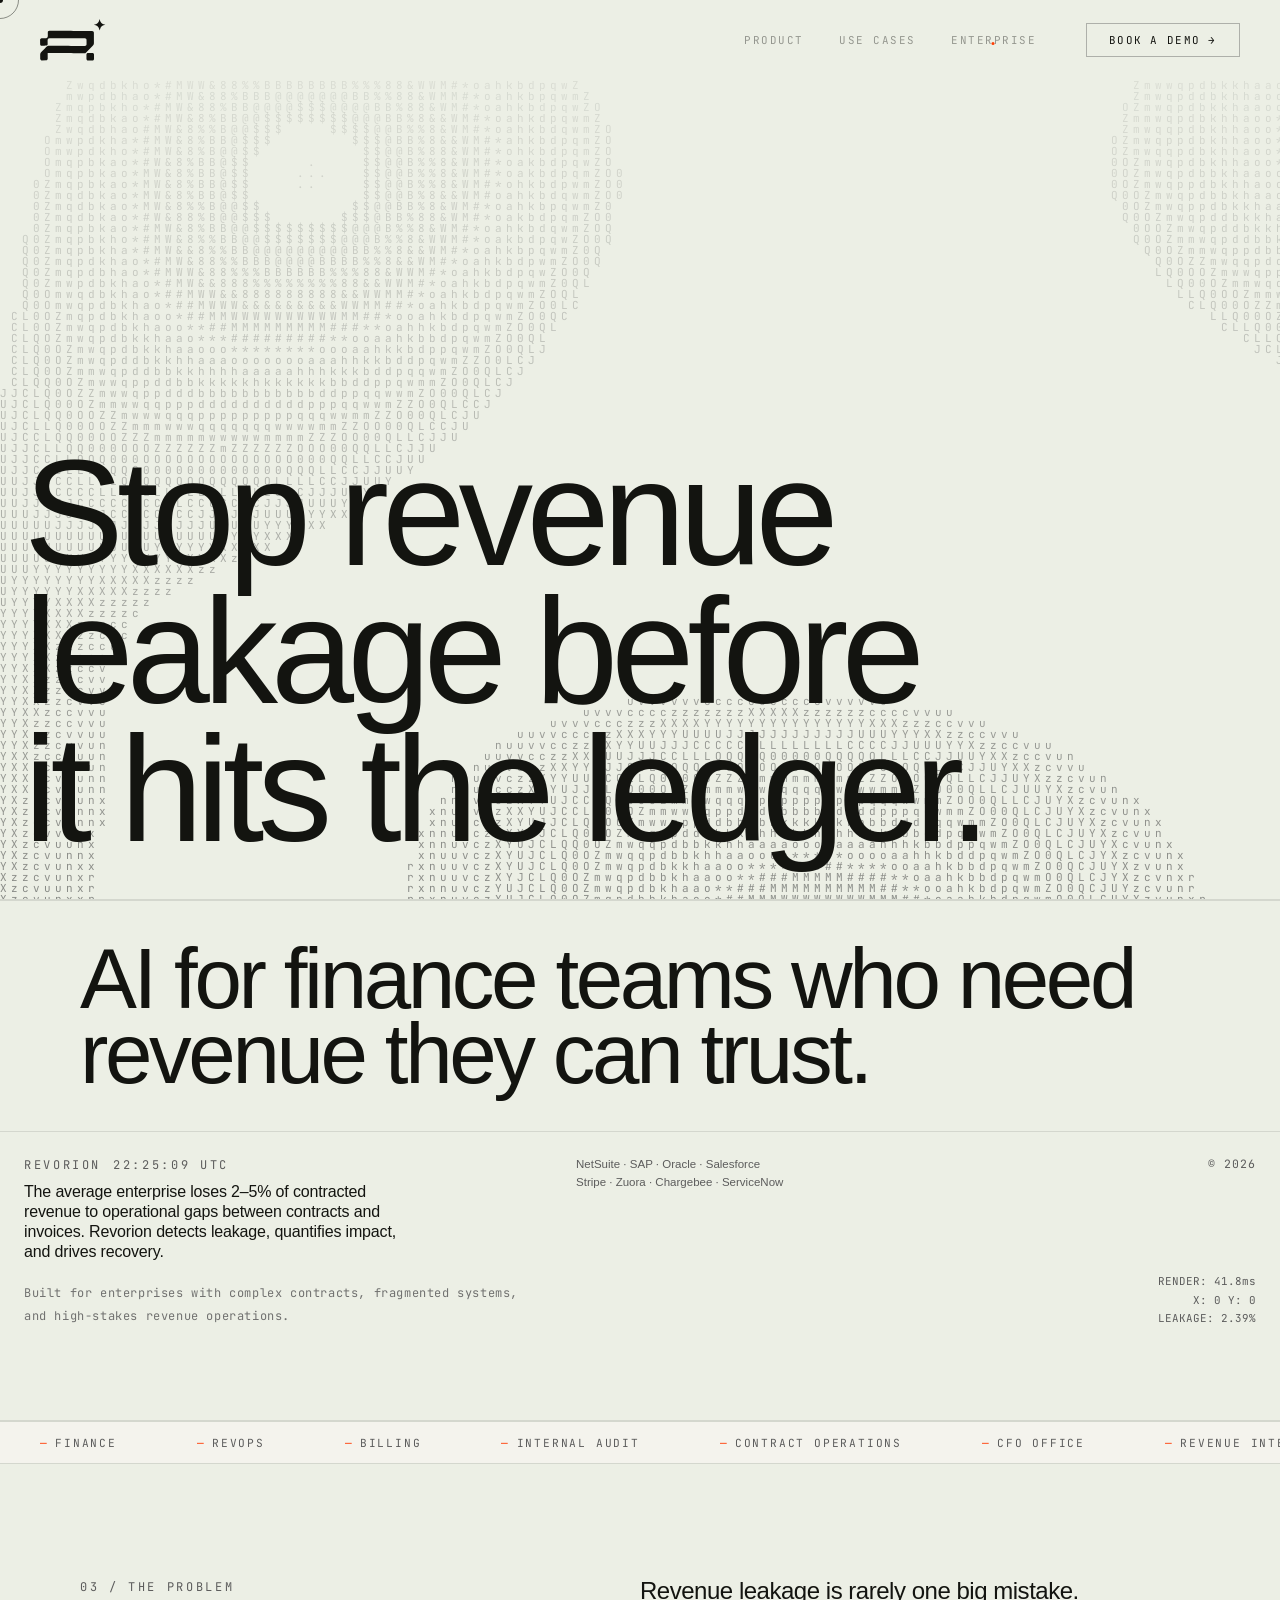
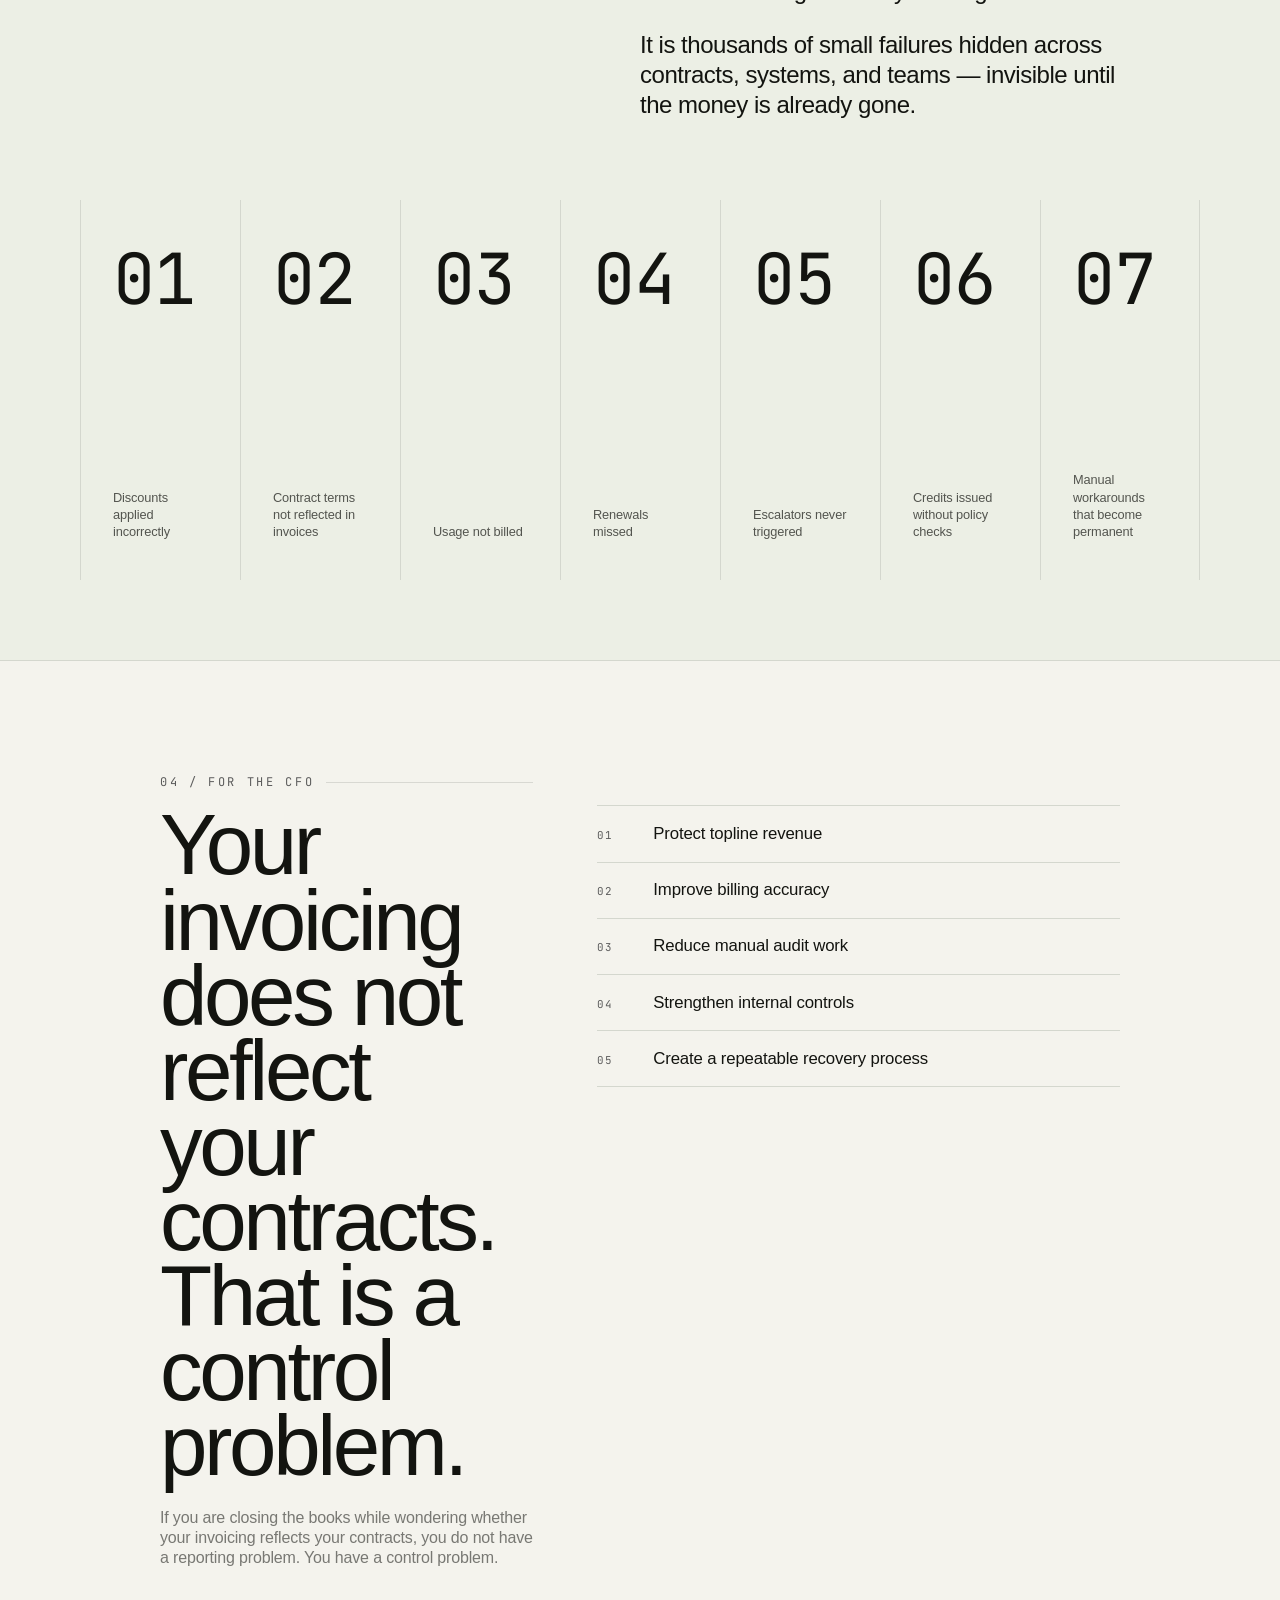
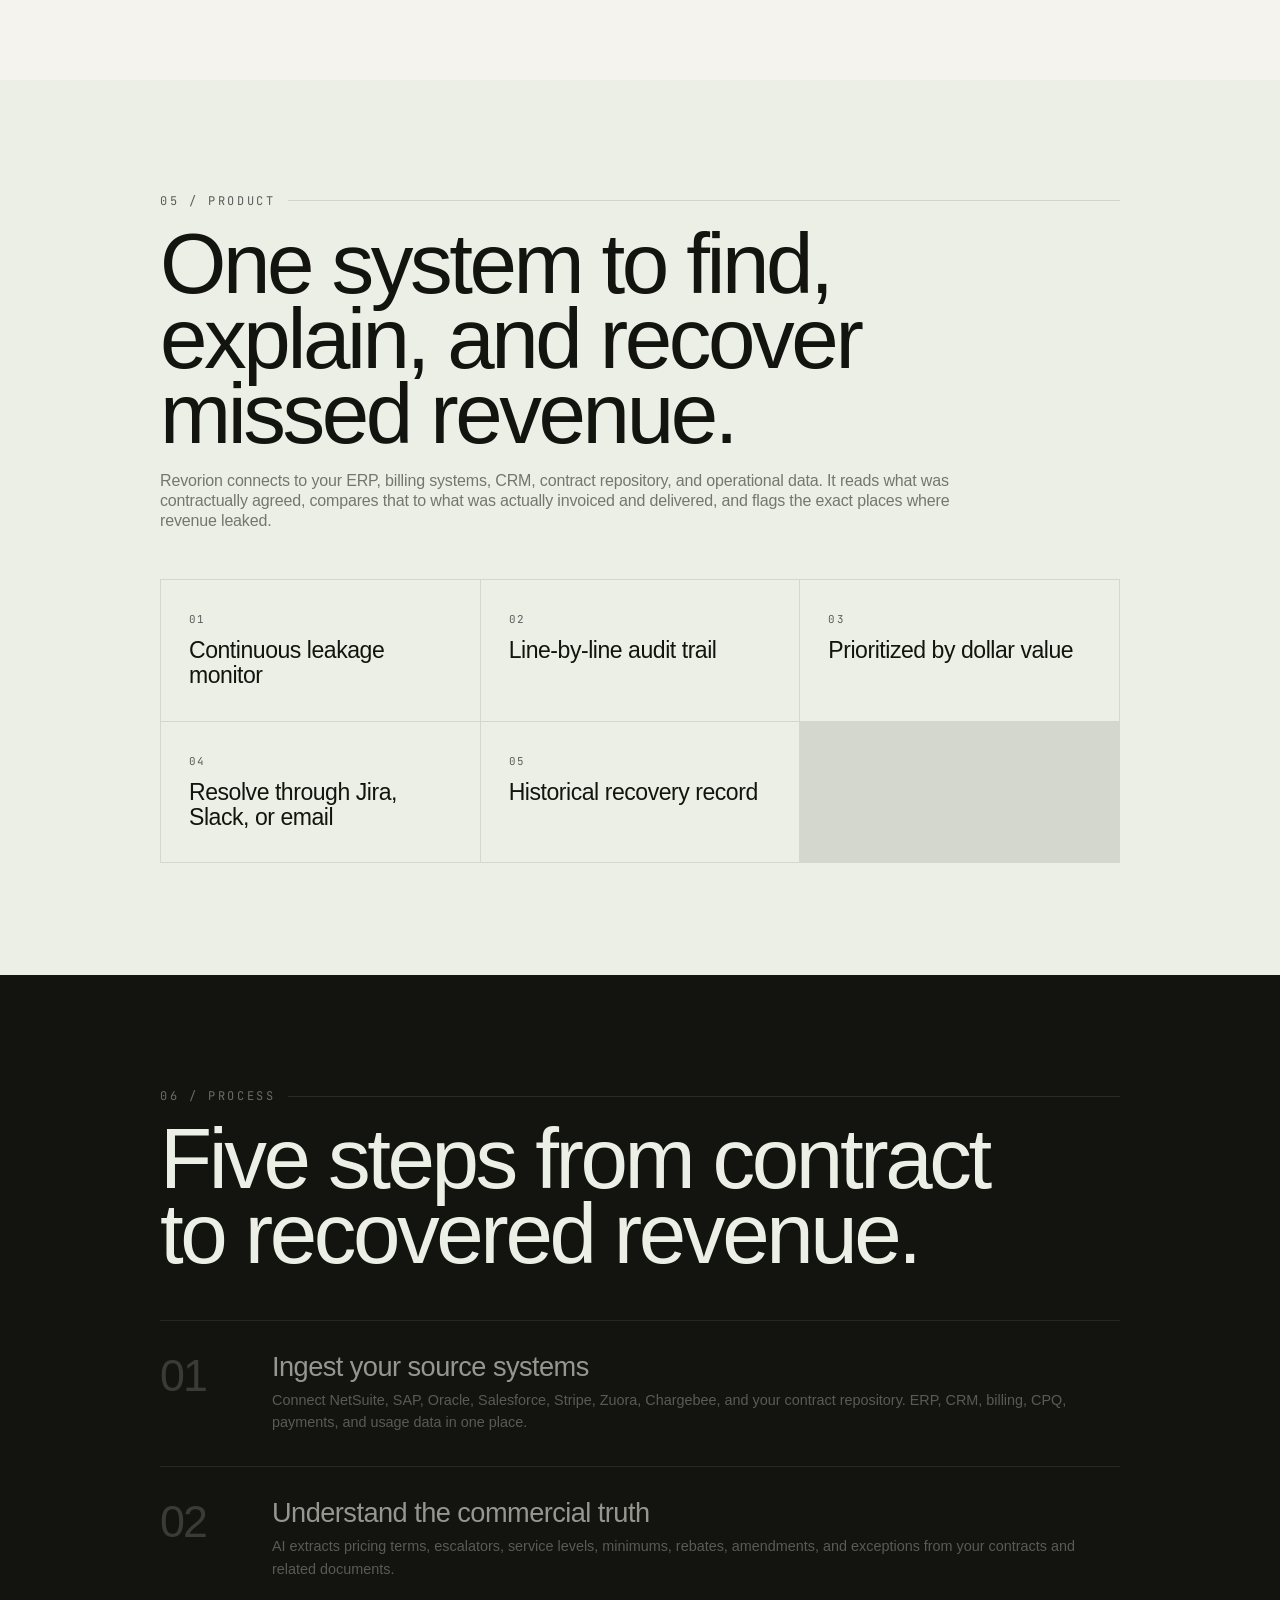
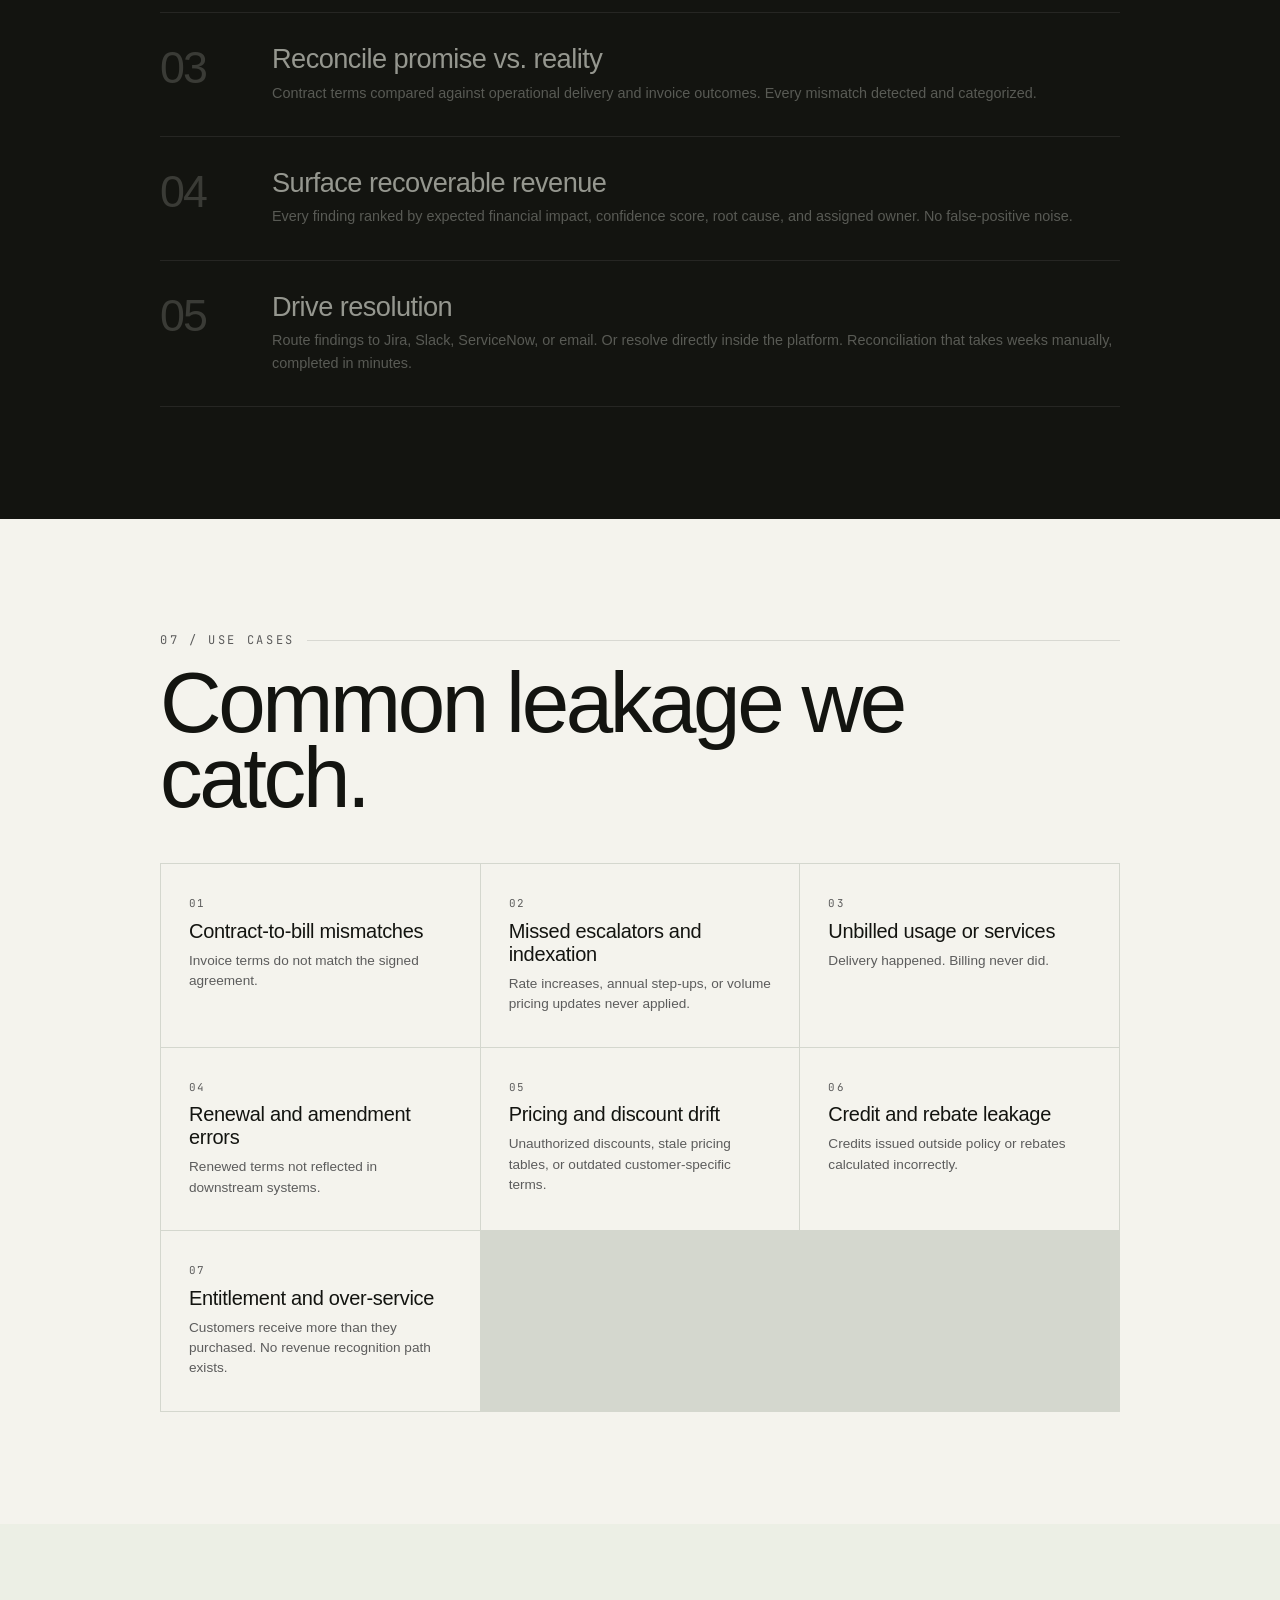
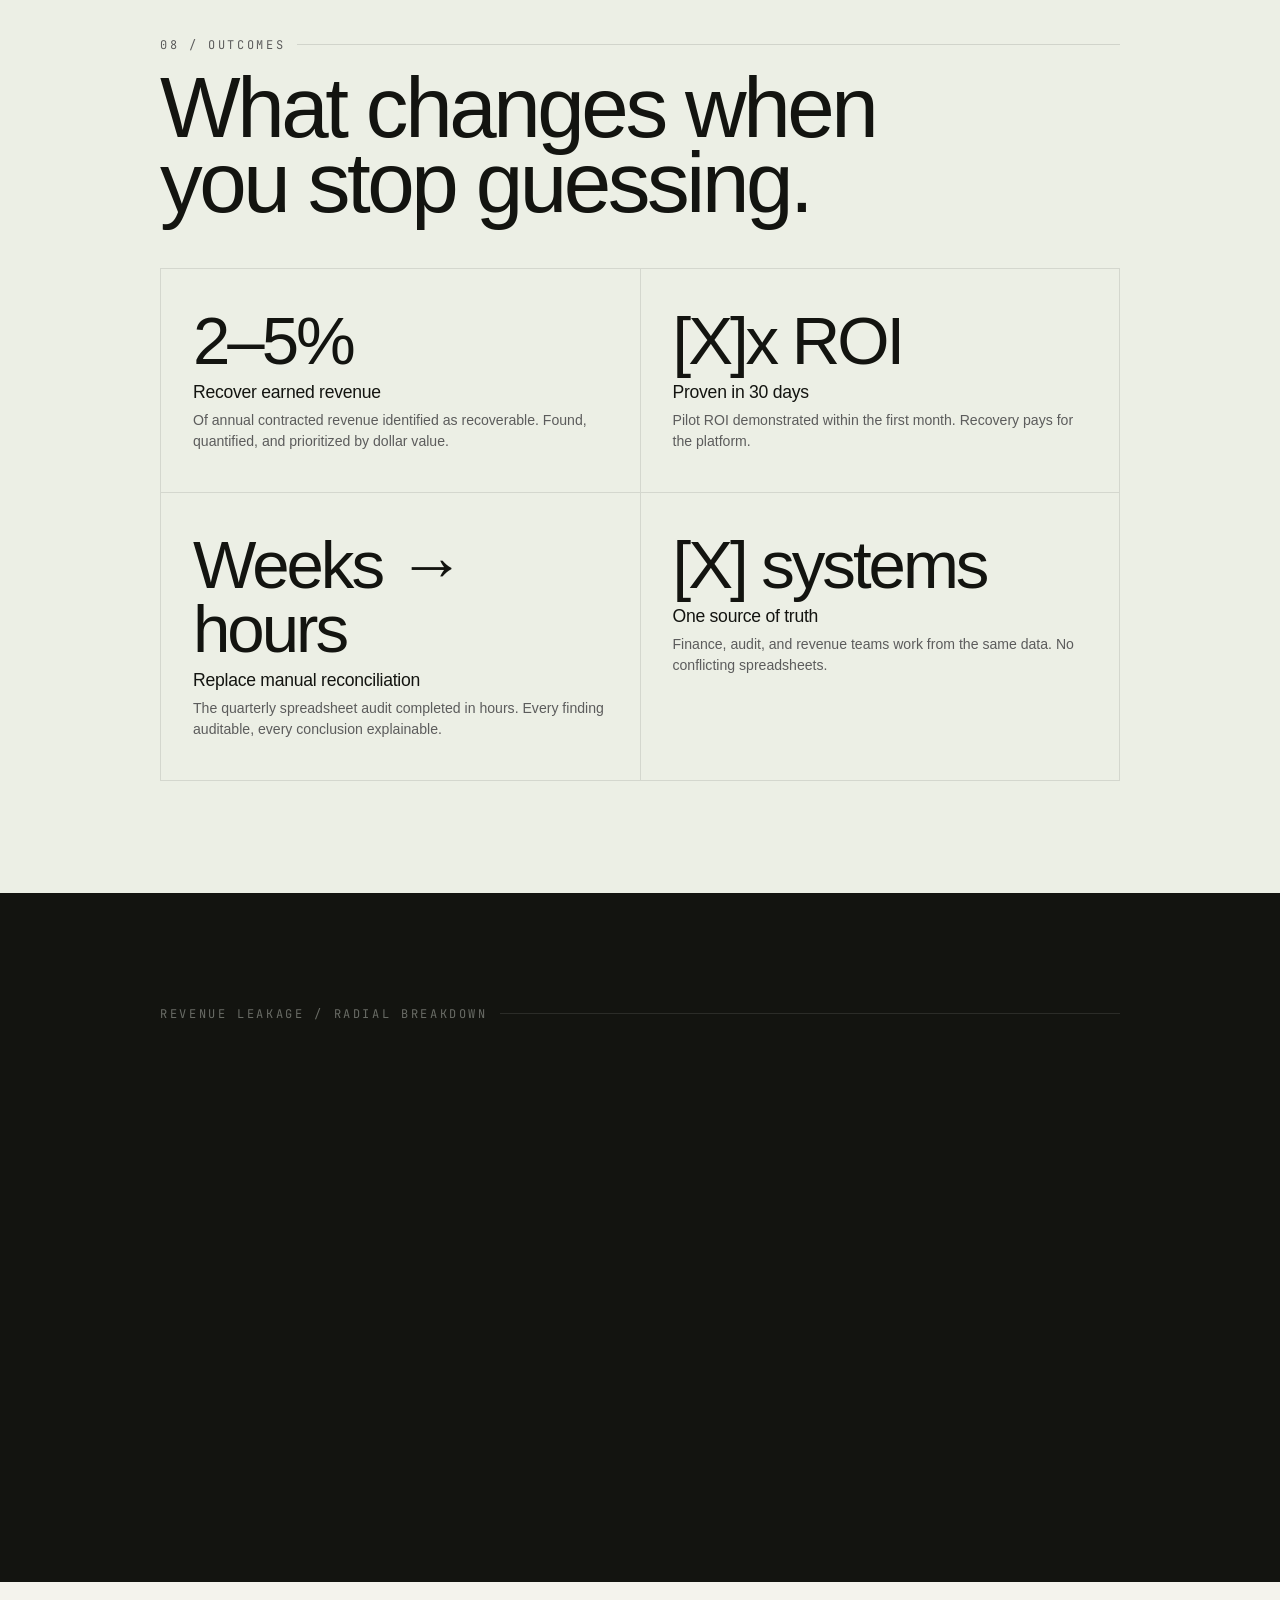
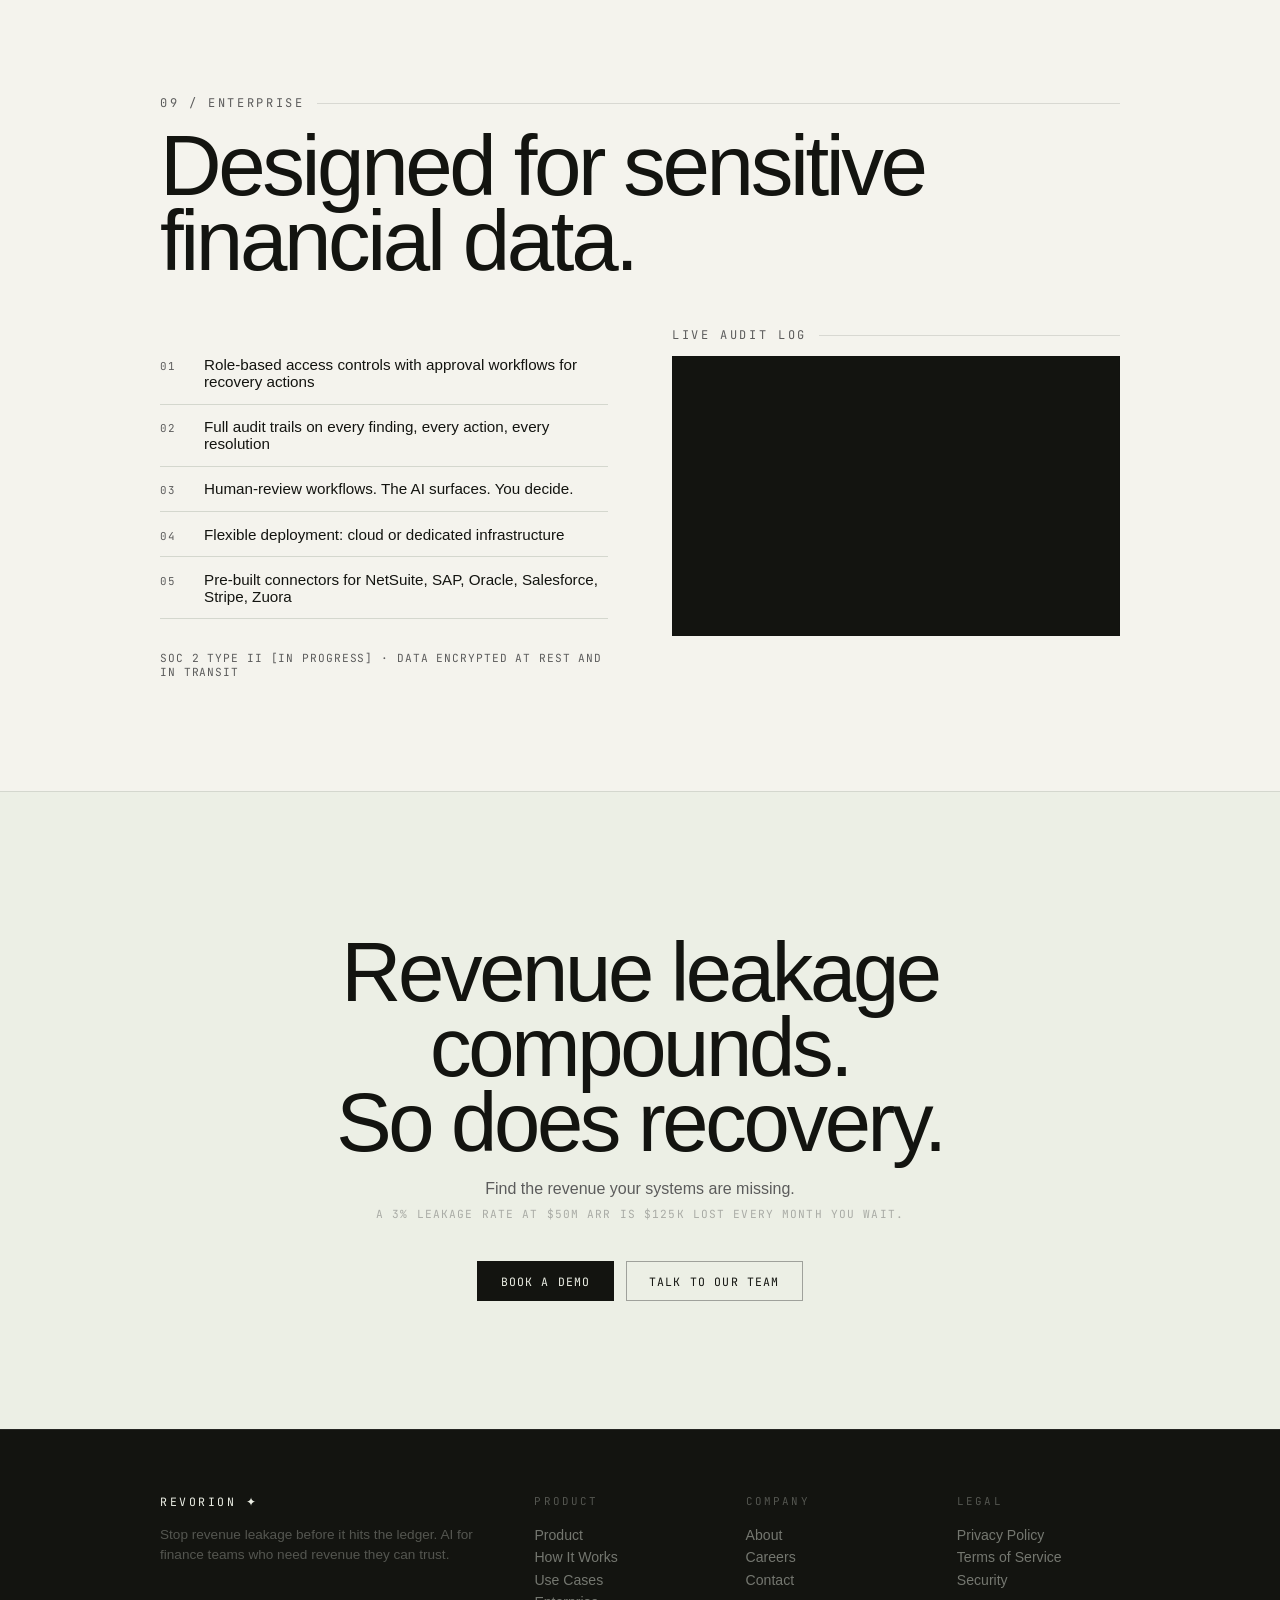
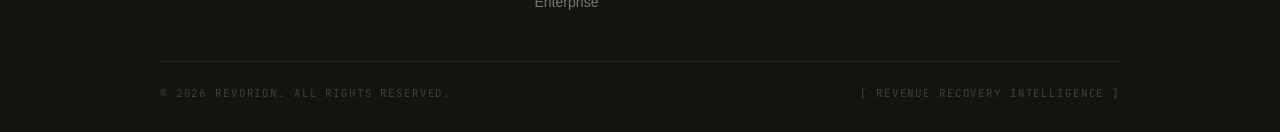
==== index.html @ 2fb5c242 "Initial commit: Revorion landing page Made-with: Cursor" ====
<!DOCTYPE html>
<html lang="en">
<head>
  <meta charset="UTF-8">
  <meta name="viewport" content="width=device-width, initial-scale=1.0">
  <title>Revorion — Stop revenue leakage before it hits the ledger.</title>
  <link rel="preconnect" href="https://fonts.googleapis.com">
  <link rel="preconnect" href="https://fonts.gstatic.com" crossorigin>
  <link href="https://fonts.googleapis.com/css2?family=JetBrains+Mono:wght@400;500&display=swap" rel="stylesheet">
  <style>
    /* ─── TOKENS ─────────────────────────────────── */
    :root {
      --bg:    #ecefe5;
      --paper: #f4f3ed;
      --ink:   #131410;
      --muted: #5c5c5c;
      --line:  rgba(16,17,19,0.12);
      --hairline: #d4d7ce;
      --accent:#ff3d04;
      --void:  #0e0f0c;
      --cream: #ecefe5;
      --mono: 'JetBrains Mono','SF Mono','Menlo','Courier New',monospace;
      --sans: 'Helvetica Now Display','Helvetica Neue',Arial,sans-serif;
      --ease: cubic-bezier(0.16,1,0.3,1);
      --pad: 24px;
    }

    /* ─── RESET ──────────────────────────────────── */
    *,*::before,*::after { box-sizing:border-box; margin:0; padding:0; cursor:none; }
    html { font-size:16px; scroll-behavior:smooth; }
    ::selection { background:var(--ink); color:var(--cream); }
    body {
      background:var(--bg);
      color:var(--ink);
      font-family:var(--sans);
      -webkit-font-smoothing:antialiased;
      -moz-osx-font-smoothing:grayscale;
      overflow-x:hidden;
    }
    a { color:inherit; text-decoration:none; }
    .inner { max-width:1600px; margin:0 auto; }

    /* ─── CURSOR ─────────────────────────────────── */
    #cursor-dot,
    #cursor-outline {
      position:fixed; top:0; left:0;
      transform:translate(-50%,-50%);
      border-radius:50%; z-index:9999;
      pointer-events:none;
    }
    #cursor-dot {
      width:6px; height:6px;
      background:var(--ink);
      mix-blend-mode:multiply;
    }
    #cursor-outline {
      width:38px; height:38px;
      border:1px solid var(--ink);
      opacity:0.45;
      transition:width 0.2s, height 0.2s, opacity 0.2s;
    }
    body:has(a:hover) #cursor-outline,
    body:has(button:hover) #cursor-outline {
      width:60px; height:60px; opacity:0.2;
    }


    .corner-index { display:none; }

    /* ─── MAIN NAV ───────────────────────────────── */
    .main-nav {
      position:fixed; top:0; left:0; right:0; z-index:100;
      height:80px;
      display:flex; align-items:center;
      padding:0 2.5rem;
      transition: background 500ms var(--ease),
                  border-color 500ms var(--ease),
                  height 400ms var(--ease);
    }
    .main-nav::before {
      content:'';
      position:absolute; inset:0;
      background:rgba(236,239,229,0.0);
      border-bottom:1px solid rgba(16,17,19,0);
      backdrop-filter:blur(0px);
      -webkit-backdrop-filter:blur(0px);
      transition: background 500ms var(--ease),
                  border-color 500ms var(--ease),
                  backdrop-filter 500ms var(--ease);
      z-index:-1;
    }
    .main-nav.scrolled::before {
      background:rgba(236,239,229,0.9);
      border-color:rgba(16,17,19,0.1);
      backdrop-filter:blur(16px);
      -webkit-backdrop-filter:blur(16px);
    }
    .main-nav.scrolled { height:64px; }

    /* logo */
    .main-nav__logo {
      display:flex; align-items:center;
      flex-shrink:0; margin-right:auto;
    }
    .main-nav__logo svg {
      height:42px; width:auto; display:block;
      transition: transform 400ms var(--ease), opacity 300ms var(--ease);
    }
    .main-nav__logo:hover svg { transform: scale(1.06); opacity:0.7; }

    /* links */
    .main-nav__links {
      list-style:none;
      display:flex; align-items:center; gap:0;
      margin-right:2rem;
    }
    .main-nav__item { position:relative; }
    .main-nav__link {
      display:block;
      font-family:var(--mono); font-size:0.68rem;
      letter-spacing:0.14em; text-transform:uppercase;
      color:var(--ink);
      padding:0 1.1rem;
      position:relative;
      height:1em;
      line-height:1;
      overflow:hidden;
    }
    .main-nav__link span {
      display:block;
      opacity:0.4;
      transform:translateY(0);
      transition:transform 380ms var(--ease), opacity 380ms var(--ease);
      will-change:transform;
    }
    .main-nav__link::after {
      content:attr(data-label);
      position:absolute;
      left:1.1rem;
      top:0;
      transform:translateY(100%);
      font-family:var(--mono); font-size:0.68rem;
      letter-spacing:0.14em; text-transform:uppercase;
      color:var(--ink);
      white-space:nowrap;
      transition:transform 380ms var(--ease);
      will-change:transform;
    }
    .main-nav__link:hover span   { transform:translateY(-100%); opacity:1; }
    .main-nav__link:hover::after { transform:translateY(0); }

    /* active dot indicator */
    .main-nav__item.active .main-nav__link::before {
      content:'';
      position:absolute; bottom:0; left:50%; transform:translateX(-50%);
      width:3px; height:3px; border-radius:50%;
      background:var(--accent);
    }

    /* CTA */
    .main-nav__cta {
      position:relative; overflow:hidden;
      font-family:var(--mono); font-size:0.68rem;
      letter-spacing:0.12em; text-transform:uppercase;
      padding:0.55rem 1.4rem;
      border:1px solid rgba(16,17,19,0.28);
      color:var(--ink);
      display:inline-flex; align-items:center; gap:0.5rem;
      transition: color 300ms var(--ease), border-color 300ms var(--ease);
    }
    /* fill wipe on hover */
    .main-nav__cta::before {
      content:'';
      position:absolute; inset:0;
      background:var(--ink);
      transform:translateX(-101%);
      transition: transform 380ms var(--ease);
      z-index:0;
    }
    .main-nav__cta span { position:relative; z-index:1; }
    .main-nav__cta .cta-arrow {
      position:relative; z-index:1;
      display:inline-block;
      transition: transform 350ms var(--ease);
    }
    .main-nav__cta:hover::before { transform:translateX(0); }
    .main-nav__cta:hover { color:var(--cream); border-color:var(--ink); }
    .main-nav__cta:hover .cta-arrow { transform:translateX(4px); }

    /* magnetic CTA wrapper */
    .main-nav__cta-wrap { position:relative; }

    @media(max-width:768px){
      .main-nav__links { display:none; }
      .main-nav { padding:0 1.25rem; }
    }

    /* ─── HERO ───────────────────────────────────── */
    #hero {
      position:relative;
      width:100%;
      padding-top:80px;
      overflow:hidden;
      display:flex; flex-direction:column;
      border-bottom:1px solid var(--hairline);
    }
    #canvas-zone {
      position:relative;
      height:calc(100vh - 80px);
      overflow:hidden;
      border-bottom:1px solid var(--hairline);
    }
    #ascii-canvas {
      display:block; width:100%; height:100%;
    }
    .hero-text {
      position:absolute;
      bottom:var(--pad); left:var(--pad);
      pointer-events:auto; z-index:2;
    }
    /* heroTitle — Helvetica Now Display / 168px / 84% / -4.5% */
    .hero-headline {
      font-family:var(--sans);
      font-size:clamp(3.5rem, 11.67vw, 10.5rem); /* 168px @ 1440px */
      font-weight:400;
      line-height:0.924;
      letter-spacing:-0.045em;
      color:var(--ink);
      margin-bottom:1rem;
      pointer-events:none;
    }
    /* ─── HERO DIVIDER ─────────────────────────────── */
    .hero-divider {
      border-top:1px solid var(--hairline);
      border-bottom:1px solid var(--hairline);
      padding:2.5rem 5rem;
      background:var(--bg);
    }
    /* display — Helvetica Now Display / 96px / 88% / -4% */
    .hero-divider__text {
      max-width:1600px; margin:0 auto;
      font-family:var(--sans);
      font-size:clamp(2.5rem, 6.67vw, 6rem);
      line-height:0.88;
      letter-spacing:-0.04em;
      font-weight:400;
      color:var(--ink);
    }

    /* ─── PANEL ZONE ─────────────────────────────── */
    #panel-zone {
      height:32vh; min-height:200px;
      padding:var(--pad);
      display:grid;
      grid-template-columns:2fr 1.5fr 1fr;
      gap:40px;
      align-content:start;
      background:var(--bg);
      max-width:1600px; margin:0 auto;
    }
    .panel-col {
      display:flex; flex-direction:column; gap:20px;
    }
    /* whisper — JetBrains Mono / 12px / 150% / +22% */
    .meta-line {
      display:flex; gap:12px;
      font-family:var(--mono);
      font-size:0.75rem; line-height:1.5;
      letter-spacing:0.22em; text-transform:uppercase;
      color:var(--muted); margin-bottom:8px;
    }
    /* body — Helvetica Now Display / 16px / 125% / -1% */
    .bio-text {
      font-family:var(--sans);
      font-size:clamp(1rem, 1.25vw, 1.125rem); line-height:1.25;
      letter-spacing:-0.01em;
      max-width:400px; color:var(--ink);
      opacity:1;
      transition:all 300ms var(--ease);
    }
    .link-list {
      list-style:none;
      display:flex; flex-direction:column; gap:6px;
    }
    .link-list a {
      font-size:0.88rem;
      position:relative; display:inline-block;
      width:fit-content; color:var(--ink);
    }
    .link-list a::after {
      content:'';
      position:absolute; bottom:0; left:0;
      width:100%; height:1px;
      background:currentColor;
      transform:scaleX(0); transform-origin:right;
      transition:transform 0.4s cubic-bezier(0.19,1,0.22,1);
    }
    .link-list a:hover::after { transform:scaleX(1); transform-origin:left; }
    .colophon {
      font-size:0.72rem; color:var(--muted);
      line-height:1.55;
    }
    .telemetry {
      font-family:var(--mono); font-size:0.68rem;
      color:var(--muted); text-align:right; margin-top:auto;
      line-height:1.7;
    }

    /* ─── SECTIONS ───────────────────────────────── */
    .sec { padding:7rem 0; }
    .wrap { width:min(1440px,calc(100% - 10rem)); margin:0 auto; }
    @media(max-width:768px){ .wrap{ width:calc(100% - 3rem); } }

    .sec--cream { background:var(--cream); color:var(--ink); }
    .sec--ink   { background:var(--ink);   color:var(--cream); }
    .sec--paper { background:var(--paper); color:var(--ink); }

    /* section header */
    /* whisper — JetBrains Mono / 12px / 150% / +22% */
    .sh__label {
      font-family:var(--mono); font-size:0.75rem;
      line-height:1.5; letter-spacing:0.22em; text-transform:uppercase;
      color:var(--muted);
      display:flex; align-items:center; gap:0.75rem;
      margin-bottom:1rem;
    }
    .sh__label::after {
      content:''; flex:1; height:1px;
      background:var(--line);
    }
    .sh__label--inv { color:rgba(236,239,229,0.4); }
    .sh__label--inv::after { background:rgba(255,255,255,0.1); }
    /* display — Helvetica Now Display / 96px / 88% / -4% */
    .sh__h {
      font-family:var(--sans);
      font-size:clamp(2.5rem, 6.67vw, 6rem);
      line-height:0.88; letter-spacing:-0.04em;
      font-weight:400; max-width:18ch;
      margin-top:0.5rem;
    }
    /* body — Helvetica Now Display / 16px / 125% / -1% */
    .sh__sub {
      margin-top:1.25rem;
      font-family:var(--sans);
      font-size:1rem; line-height:1.25;
      letter-spacing:-0.01em;
      max-width:44ch;
      color:var(--ink); opacity:0.55;
    }
    .sh__sub--inv { color:rgba(236,239,229,1); opacity:0.45; }

    /* ─── TICKER ─────────────────────────────────── */
    .ticker {
      border-top:1px solid var(--hairline);
      border-bottom:1px solid var(--hairline);
      padding:0.85rem 0; overflow:hidden;
      background:var(--paper);
    }
    .ticker__track {
      display:flex; gap:0;
      animation:ticker 28s linear infinite;
      white-space:nowrap;
    }
    .ticker__item {
      font-family:var(--mono); font-size:0.7rem;
      letter-spacing:0.16em; text-transform:uppercase;
      color:var(--muted); padding:0 2.5rem; flex-shrink:0;
    }
    .ticker__item b { color:var(--accent); font-weight:400; margin-right:0.4rem; }
    @keyframes ticker {
      0%   { transform:translateX(0); }
      100% { transform:translateX(-50%); }
    }

    /* ─── PROBLEM ────────────────────────────────── */
    .problem {
      background:var(--cream); color:var(--ink);
      border-bottom:1px solid var(--hairline);
    }
    .problem__head {
      display:grid; grid-template-columns:1fr 1fr;
      gap:0;
      max-width:1600px;
      margin:0 auto;
      padding:7rem 5rem 5rem;
    }
    .problem__head-label {
      font-family:var(--mono); font-size:0.75rem;
      line-height:1.5; letter-spacing:0.22em; text-transform:uppercase;
      color:var(--muted); padding-top:0.15em;
    }
    .problem__head-body {
      font-family:var(--sans);
      font-size:clamp(1.25rem, 2vw, 1.5rem);
      line-height:1.25; letter-spacing:-0.02em;
      color:var(--ink); max-width:38ch;
    }
    .problem__head-body p + p { margin-top:1em; }
    .problem__steps {
      display:grid;
      grid-template-columns:repeat(7, 1fr);
      max-width:1600px;
      margin:0 auto;
      padding:0 5rem 5rem;
    }
    .problem__step {
      display:flex; flex-direction:column;
      justify-content:space-between;
      padding:3rem 2rem 2.5rem;
      border-left:1px solid var(--hairline);
      min-height:380px;
    }
    .problem__step:last-child { border-right:1px solid var(--hairline); }
    .problem__step-num {
      font-family:var(--mono);
      font-size:clamp(3.5rem, 5.5vw, 6rem);
      line-height:0.88; letter-spacing:-0.02em; font-weight:400;
      color:var(--ink);
    }
    .problem__step-text {
      font-family:var(--sans);
      font-size:clamp(0.8rem, 1vw, 0.9rem);
      line-height:1.35; letter-spacing:-0.01em;
      color:var(--ink); opacity:0.7;
      margin-top:auto;
    }
    @media(max-width:1024px){
      .problem__steps { grid-template-columns:repeat(4, 1fr); padding:0 1.5rem 3rem; }
      .problem__step { min-height:280px; }
    }
    @media(max-width:680px){
      .problem__head { grid-template-columns:1fr; gap:1.5rem; padding:4rem 1.5rem 3rem; }
      .problem__steps { grid-template-columns:repeat(2, 1fr); padding:0 1.5rem 2rem; }
      .problem__step { padding:2rem 1.5rem; min-height:220px; }
    }

    /* ─── CFO ────────────────────────────────────── */
    .cfo { background:var(--paper); padding:7rem 5rem; }
    .cfo__inner {
      display:grid; grid-template-columns:5fr 7fr; gap:4rem; align-items:start;
      max-width:1600px; margin:0 auto;
    }
    .cfo__list { list-style:none; margin-top:2rem; }
    .cfo__item {
      display:flex; gap:1.5rem; align-items:baseline;
      padding:1.1rem 0; border-bottom:1px solid var(--hairline);
      transition:all 300ms var(--ease); cursor:default;
    }
    .cfo__item:hover { padding-left:0.5rem; }
    .cfo__item:first-child { border-top:1px solid var(--hairline); }
    .cfo__num {
      font-family:var(--mono); font-size:0.68rem;
      letter-spacing:0.1em; color:var(--muted); flex-shrink:0; width:2rem;
    }
    .cfo__text { font-size:1.05rem; letter-spacing:-0.01em; }
    @media(max-width:900px){ .cfo{ padding:4rem 1.5rem; } .cfo__inner{ grid-template-columns:1fr; } }

    /* ─── PRODUCT ────────────────────────────────── */
    .product { background:var(--cream); padding:7rem 5rem; }
    .product > * { max-width:1600px; margin-left:auto; margin-right:auto; }
    .product__grid {
      display:grid; grid-template-columns:repeat(3,1fr);
      gap:1px; background:var(--hairline);
      border:1px solid var(--hairline);
      margin-top:3rem;
    }
    .product__card {
      background:var(--cream); padding:2rem 1.75rem;
      transition:all 300ms var(--ease); cursor:default;
      position:relative; overflow:hidden;
    }
    .product__card::after {
      content:''; position:absolute; bottom:0; left:0; right:0;
      height:2px; background:var(--ink);
      transform:scaleX(0); transform-origin:left;
      transition:transform 400ms var(--ease);
    }
    .product__card:hover::after { transform:scaleX(1); }
    .product__card:hover { background:var(--paper); }
    .product__num {
      font-family:var(--mono); font-size:0.68rem;
      letter-spacing:0.12em; color:var(--muted); margin-bottom:0.75rem;
    }
    .product__title { font-size:clamp(1rem,1.8vw,1.45rem); line-height:1.1; letter-spacing:-0.02em; }
    @media(max-width:900px){ .product{ padding:4rem 1.5rem; } .product__grid{ grid-template-columns:1fr 1fr; } }
    @media(max-width:520px){ .product__grid{ grid-template-columns:1fr; } }

    /* ─── PROCESS ────────────────────────────────── */
    .process { background:var(--ink); padding:7rem 5rem; }
    .process > * { max-width:1600px; margin-left:auto; margin-right:auto; }
    .process__steps { margin-top:3rem; }
    .process__step {
      display:grid; grid-template-columns:80px 1fr; gap:2rem;
      padding:2rem 0; border-bottom:1px solid rgba(255,255,255,0.08);
      transition:all 300ms var(--ease); cursor:default;
    }
    .process__step:first-child { border-top:1px solid rgba(255,255,255,0.08); }
    .process__step:hover { padding-left:0.5rem; }
    .process__step:hover .process__step-title { color:var(--cream); }
    .process__step-num {
      font-size:clamp(2rem,3.5vw,3rem); line-height:1;
      letter-spacing:-0.04em; color:rgba(236,239,229,0.18);
    }
    .process__step-title {
      font-size:clamp(1.15rem,2.2vw,1.7rem); line-height:1.05;
      letter-spacing:-0.02em; color:rgba(236,239,229,0.6);
      margin-bottom:0.5rem; font-weight:400;
      transition:color 300ms;
    }
    .process__step-desc {
      font-size:0.9rem; line-height:1.55; color:rgba(236,239,229,0.32);
    }
    @media(max-width:768px){ .process{ padding:4rem 1.5rem; } .process__step{ grid-template-columns:48px 1fr; } }

    /* ─── USE CASES ──────────────────────────────── */
    .usecases { background:var(--paper); padding:7rem 5rem; }
    .usecases > * { max-width:1600px; margin-left:auto; margin-right:auto; }
    .usecases__grid {
      display:grid; grid-template-columns:repeat(3,1fr);
      gap:1px; background:var(--hairline); border:1px solid var(--hairline);
      margin-top:3rem;
    }
    .uc__card {
      background:var(--paper); padding:2rem 1.75rem;
      transition:background 300ms var(--ease); cursor:default;
    }
    .uc__card:hover { background:var(--cream); }
    .uc__num {
      font-family:var(--mono); font-size:0.68rem;
      letter-spacing:0.12em; color:var(--muted); margin-bottom:0.6rem;
    }
    .uc__title { font-size:clamp(1rem,1.6vw,1.25rem); line-height:1.15; letter-spacing:-0.015em; margin-bottom:0.5rem; }
    .uc__desc { font-size:0.85rem; line-height:1.5; color:var(--muted); }
    @media(max-width:900px){ .usecases{ padding:4rem 1.5rem; } .usecases__grid{ grid-template-columns:1fr 1fr; } }
    @media(max-width:520px){ .usecases__grid{ grid-template-columns:1fr; } }

    /* ─── OUTCOMES ───────────────────────────────── */
    .outcomes { background:var(--cream); padding:7rem 5rem; }
    .outcomes > * { max-width:1600px; margin-left:auto; margin-right:auto; }
    .outcomes__grid {
      display:grid; grid-template-columns:repeat(2,1fr);
      gap:1px; background:var(--hairline); border:1px solid var(--hairline);
      margin-top:3rem;
    }
    .out__card {
      background:var(--cream); padding:2.5rem 2rem;
      cursor:default; transition:background 300ms var(--ease);
    }
    .out__card:hover { background:var(--paper); }
    .out__metric {
      font-size:clamp(2.5rem,5.5vw,4.2rem); line-height:0.95;
      letter-spacing:-0.045em; margin-bottom:0.6rem;
    }
    .out__title { font-size:1.1rem; letter-spacing:-0.015em; margin-bottom:0.4rem; }
    .out__desc { font-size:0.88rem; line-height:1.5; color:var(--muted); }
    @media(max-width:768px){ .outcomes{ padding:4rem 1.5rem; } .outcomes__grid{ grid-template-columns:1fr; } }

    /* ─── INFOGRAPHIC ────────────────────────────── */
    .infographic { background:var(--ink); padding:7rem 5rem; }
    .infographic__inner { display:grid; grid-template-columns:1fr 1.2fr; gap:4rem; align-items:center; max-width:1600px; margin:0 auto; }
    #radial-canvas { width:100%; aspect-ratio:1; max-width:560px; display:block; margin:0 auto; }
    .legend__item {
      display:grid; grid-template-columns:2.5rem 1fr auto;
      align-items:center; gap:1rem;
      padding:0.8rem 0; border-bottom:1px solid rgba(255,255,255,0.06);
      cursor:pointer; transition:all 250ms var(--ease);
    }
    .legend__item:first-child { border-top:1px solid rgba(255,255,255,0.06); }
    .legend__item:hover { padding-left:0.4rem; }
    .legend__dot {
      width:8px; height:8px; border-radius:50%;
      background:var(--cream); justify-self:center;
      transition:all 300ms var(--ease);
    }
    .legend__item:hover .legend__dot { background:var(--accent); box-shadow:0 0 10px rgba(255,61,4,0.6); }
    .legend__label {
      font-family:var(--mono); font-size:0.7rem;
      letter-spacing:0.08em; text-transform:uppercase;
      color:rgba(236,239,229,0.45); transition:color 250ms;
    }
    .legend__item:hover .legend__label { color:var(--cream); }
    .legend__val { font-size:0.95rem; letter-spacing:-0.02em; color:rgba(236,239,229,0.4); transition:color 250ms; }
    .legend__item:hover .legend__val { color:var(--cream); }
    @media(max-width:900px){ .infographic{ padding:4rem 1.5rem; } .infographic__inner{ grid-template-columns:1fr; } }

    /* ─── ENTERPRISE ─────────────────────────────── */
    .enterprise { background:var(--paper); padding:7rem 5rem; }
    .enterprise > * { max-width:1600px; margin-left:auto; margin-right:auto; }
    .enterprise__inner { display:grid; grid-template-columns:1fr 1fr; gap:4rem; margin-top:3rem; }
    .enterprise__list { list-style:none; margin-top:1rem; }
    .enterprise__item {
      display:grid; grid-template-columns:2rem 1fr;
      gap:0.75rem; align-items:baseline;
      padding:0.85rem 0; border-bottom:1px solid var(--hairline);
      transition:padding 300ms var(--ease); cursor:default;
      font-size:0.95rem;
    }
    .enterprise__item:hover { padding-left:0.35rem; }
    .enterprise__item-num {
      font-family:var(--mono); font-size:0.68rem;
      letter-spacing:0.1em; color:var(--muted);
    }
    .enterprise__note {
      font-family:var(--mono); font-size:0.7rem;
      letter-spacing:0.08em; text-transform:uppercase;
      color:var(--muted); margin-top:2rem;
    }
    .terminal {
      background:var(--ink); color:var(--cream);
      border:1px solid rgba(16,17,19,0.15);
      padding:1.5rem; font-family:var(--mono);
      font-size:0.72rem; line-height:1.9; letter-spacing:0.04em;
      height:280px; overflow-y:auto; scroll-behavior:smooth;
    }
    .terminal::-webkit-scrollbar { width:3px; }
    .terminal::-webkit-scrollbar-thumb { background:rgba(236,239,229,0.15); }
    .t-ok   { color:rgba(146,157,133,1); }
    .t-warn { color:rgba(255,61,4,0.85); }
    .t-dim  { color:rgba(236,239,229,0.22); }
    @media(max-width:900px){ .enterprise{ padding:4rem 1.5rem; } .enterprise__inner{ grid-template-columns:1fr; } }

    /* ─── CTA ────────────────────────────────────── */
    .cta { background:var(--cream); padding:9rem 5rem 8rem; text-align:center; border-top:1px solid var(--hairline); }
    .cta > * { max-width:1600px; margin-left:auto; margin-right:auto; }
    .cta__h {
      font-size:clamp(2.5rem,6.5vw,6rem);
      line-height:0.9; letter-spacing:-0.04em; font-weight:400;
      margin-bottom:1rem;
    }
    .cta__sub { font-size:1rem; line-height:1.5; color:var(--muted); margin-bottom:0.4rem; }
    .cta__note {
      font-family:var(--mono); font-size:0.7rem;
      letter-spacing:0.1em; text-transform:uppercase;
      color:rgba(16,17,19,0.3); margin-bottom:2.5rem;
    }
    .cta__actions { display:flex; gap:0.75rem; justify-content:center; flex-wrap:wrap; }
    .btn {
      display:inline-flex; align-items:center; gap:0.4rem;
      padding:0.7rem 1.4rem;
      font-family:var(--mono); font-size:0.72rem;
      letter-spacing:0.1em; text-transform:uppercase;
      border:1px solid transparent; cursor:pointer;
      transition:all 300ms var(--ease);
    }
    .btn-primary { background:var(--ink); color:var(--cream); border-color:var(--ink); }
    .btn-primary:hover { background:transparent; color:var(--ink); }
    .btn-secondary { background:transparent; color:var(--ink); border-color:rgba(16,17,19,0.35); }
    .btn-secondary:hover { border-color:var(--ink); }
    @media(max-width:768px){ .cta{ padding:5rem 1.5rem 4rem; } }

    /* ─── FOOTER ─────────────────────────────────── */
    .footer { background:var(--ink); border-top:1px solid rgba(255,255,255,0.08); padding:4rem 5rem 2rem; }
    .footer__inner { display:grid; grid-template-columns:2fr 1fr 1fr 1fr; gap:3rem; max-width:1600px; margin:0 auto; }
    .footer__brand {
      display:flex; align-items:center; gap:0.65rem;
      font-family:var(--mono); font-size:0.72rem;
      letter-spacing:0.22em; text-transform:uppercase;
      color:var(--cream); margin-bottom:1rem;
    }
    .footer__tagline { font-size:0.85rem; line-height:1.5; color:rgba(236,239,229,0.3); max-width:22rem; }
    .footer__col h4 {
      font-family:var(--mono); font-size:0.68rem;
      letter-spacing:0.2em; text-transform:uppercase;
      color:rgba(236,239,229,0.3); margin-bottom:1rem; font-weight:400;
    }
    .footer__link {
      display:block; font-size:0.88rem;
      color:rgba(236,239,229,0.45); padding:0.2rem 0;
      transition:color 250ms var(--ease);
    }
    .footer__link:hover { color:var(--cream); }
    .footer__bottom {
      margin-top:3rem; padding-top:1.5rem;
      border-top:1px solid rgba(255,255,255,0.08);
      display:flex; justify-content:space-between; align-items:center;
      max-width:1600px; margin-left:auto; margin-right:auto;
      font-family:var(--mono); font-size:0.68rem;
      letter-spacing:0.08em; text-transform:uppercase;
      color:rgba(236,239,229,0.2);
    }
    @media(max-width:900px){ .footer{ padding:3rem 1.5rem 2rem; } .footer__inner{ grid-template-columns:1fr 1fr; } }
    @media(max-width:520px){ .footer__inner{ grid-template-columns:1fr; } }

    /* ─── REVEAL ─────────────────────────────────── */
    .reveal { opacity:0; transform:translateY(18px); transition:opacity 600ms var(--ease), transform 600ms var(--ease); }
    .reveal.in { opacity:1; transform:translateY(0); }
    @media(prefers-reduced-motion:reduce){ .reveal{ opacity:1; transform:none; transition:none; } }

    /* ─── MOBILE PANEL ───────────────────────────── */
    @media(max-width:768px){
      #panel-zone { grid-template-columns:1fr; height:auto; min-height:30vh; overflow-y:auto; }
      .corner-index { display:none; }
    }
    @media(max-width:520px){
      .cta__actions { flex-direction:column; align-items:stretch; }
      .btn { width:100%; }
    }
  </style>
</head>
<body>

<!-- ─── CURSOR ──────────────────────────────────── -->
<div id="cursor-dot"></div>
<div id="cursor-outline"></div>

<!-- ─── MAIN NAV ──────────────────────────────────── -->
<nav class="main-nav" id="main-nav" role="navigation" aria-label="Main navigation">
  <a href="#" class="main-nav__logo" aria-label="Revorion">
    <svg width="221" height="141" viewBox="0 0 221 141" fill="none" xmlns="http://www.w3.org/2000/svg">
      <path d="M155.937 119.006C155.924 116.204 158.184 113.922 160.985 113.909L176.197 113.838C178.998 113.825 181.279 116.085 181.292 118.887L181.363 134.108C181.376 136.91 179.117 139.192 176.316 139.205L161.103 139.276C158.303 139.289 156.022 137.028 156.009 134.226L155.937 119.006Z" fill="currentColor"/>
      <path d="M47.4726 39.447C49.7433 39.4347 139.258 40.0575 142.274 40.1137L142.274 40.119L174.894 39.9664C178.205 39.9509 180.901 42.6243 180.916 45.9376L181.04 81.4963C181.05 84.368 179.922 87.1264 177.902 89.1665L154.118 113.196C152.945 114.382 151.35 115.053 149.682 115.064L142.625 115.11C142.625 115.11 48.4847 114.399 45.7894 114.41L25.7911 114.479L25.8494 133.745C25.8579 136.544 23.7627 138.821 21.166 138.834L5.44005 138.913C2.84027 138.926 0.721101 136.666 0.705987 133.864L0.662595 125.745C0.626344 119.723 -0.140241 115.641 4.33464 110.83C8.36775 106.888 12.3208 102.8 16.3462 98.8405C18.8012 96.4638 21.0725 93.8345 23.8095 91.7742C27.2306 89.1997 31.9145 89.5864 35.982 89.5732L44.9135 89.5461C47.4811 89.5391 142.509 90.2769 142.509 90.2769L142.509 90.2667L150.846 90.2277C153.859 90.2136 156.291 87.7573 156.277 84.7413L156.209 70.3585C156.195 67.3425 153.741 64.909 150.728 64.9231L142.39 64.9621L142.39 64.982C138.888 64.8318 47.2381 64.3891 44.4437 64.3413C40.2638 64.494 36.0101 64.1761 31.8378 64.4134C25.0384 64.8001 25.5103 70.3713 25.5671 75.1657L25.6531 82.4393C25.6702 84.0586 25.81 85.8583 25.0306 87.3412C24.4984 88.3542 23.6178 89.0188 22.5271 89.3403C20.7888 89.8522 7.17505 89.9189 4.94736 89.6862C4.16675 89.6049 3.35915 89.4095 2.67091 89.0216C1.69389 88.4726 0.983544 87.6558 0.705202 86.5572C0.357024 85.1837 0.245968 70.673 0.431689 68.952C0.511888 68.2091 0.718178 67.5011 1.12654 66.8679C1.70383 65.9727 2.59464 65.3751 3.60778 65.0771C5.02964 64.6589 6.63995 64.7846 8.10926 64.7827C11.4616 64.7781 17.8335 65.141 20.8875 64.497C26.6731 63.277 26.2987 58.286 26.2554 53.6293L26.1838 46.0194C26.1457 41.5168 27.0954 40.2324 31.7877 39.5929C32.3006 39.5228 33.4546 39.5069 34.0063 39.5011L47.4726 39.447Z" fill="currentColor"/>
      <path d="M200.066 0.092345L202.012 6.35414C203.668 11.6826 207.864 15.8396 213.207 17.4452L219.487 19.332L213.225 21.2775C207.897 22.9331 203.74 27.1291 202.134 32.4729L200.247 38.7526L198.302 32.4908C196.646 27.1623 192.45 23.0053 187.107 21.3997L180.827 19.5129L187.089 17.5674C192.417 15.9119 196.574 11.7158 198.18 6.37208L200.066 0.092345Z" fill="currentColor"/>
    </svg>
  </a>
  <ul class="main-nav__links">
    <li class="main-nav__item"><a href="#product"    class="main-nav__link" data-label="Product"><span>Product</span></a></li>
    <li class="main-nav__item"><a href="#use-cases"  class="main-nav__link" data-label="Use Cases"><span>Use Cases</span></a></li>
    <li class="main-nav__item"><a href="#enterprise" class="main-nav__link" data-label="Enterprise"><span>Enterprise</span></a></li>
  </ul>
  <div class="main-nav__cta-wrap">
    <a href="#demo" class="main-nav__cta" id="nav-cta">
      <span>Book a demo</span>
      <span class="cta-arrow">→</span>
    </a>
  </div>
</nav>

<!-- ─────────────────────────────────────────────── -->
<!-- HERO                                            -->
<!-- ─────────────────────────────────────────────── -->
<div id="hero">
  <div id="canvas-zone">
    <canvas id="ascii-canvas"></canvas>
    <div class="hero-text">
      <div class="hero-headline">Stop revenue<br>leakage before<br>it hits the ledger.</div>
    </div>
  </div>

  <div class="hero-divider">
    <div class="hero-divider__text">AI for finance teams who need revenue they can trust.</div>
  </div>

  <div id="panel-zone">
    <!-- col 1: bio -->
    <div class="panel-col">
      <div>
        <div class="meta-line">
          <span>Revorion</span>
          <span id="timestamp">--:--:--</span>
        </div>
        <p class="bio-text">
          The average enterprise loses 2–5% of contracted revenue to operational gaps between contracts and invoices. Revorion detects leakage, quantifies impact, and drives recovery.
        </p>
      </div>
      <!-- micro — JetBrains Mono / 12px / 190% / +5% -->
      <div style="font-family:var(--mono);font-size:0.75rem;line-height:1.9;letter-spacing:0.05em;color:var(--muted);margin-top:auto;opacity:0.85">
        Built for enterprises with complex contracts, fragmented systems, and high-stakes revenue operations.
      </div>
    </div>

    <!-- col 2: integrations -->
    <div class="panel-col">
      <div class="colophon">
        NetSuite · SAP · Oracle · Salesforce<br>
        Stripe · Zuora · Chargebee · ServiceNow
      </div>
    </div>

    <!-- col 3: telemetry -->
    <div class="panel-col" style="text-align:right;justify-content:space-between">
      <div style="font-size:0.72rem;font-family:var(--mono);color:var(--muted);letter-spacing:0.08em">© 2026</div>
      <div class="telemetry">
        RENDER: <span id="render-ms">0.0</span>ms<br>
        X: <span id="mouse-x">0</span> Y: <span id="mouse-y">0</span><br>
        LEAKAGE: <span id="leakage-pct">—</span>
      </div>
    </div>
  </div>
</div><!-- /hero -->

<!-- ─── TICKER ───────────────────────────────────── -->
<div class="ticker" aria-hidden="true">
  <div class="ticker__track">
    <span class="ticker__item"><b>—</b>Finance</span>
    <span class="ticker__item"><b>—</b>RevOps</span>
    <span class="ticker__item"><b>—</b>Billing</span>
    <span class="ticker__item"><b>—</b>Internal Audit</span>
    <span class="ticker__item"><b>—</b>Contract Operations</span>
    <span class="ticker__item"><b>—</b>CFO Office</span>
    <span class="ticker__item"><b>—</b>Revenue Integrity</span>
    <span class="ticker__item"><b>—</b>NetSuite</span>
    <span class="ticker__item"><b>—</b>SAP</span>
    <span class="ticker__item"><b>—</b>Salesforce</span>
    <span class="ticker__item"><b>—</b>Stripe</span>
    <span class="ticker__item"><b>—</b>Zuora</span>
    <span class="ticker__item"><b>—</b>Finance</span>
    <span class="ticker__item"><b>—</b>RevOps</span>
    <span class="ticker__item"><b>—</b>Billing</span>
    <span class="ticker__item"><b>—</b>Internal Audit</span>
    <span class="ticker__item"><b>—</b>Contract Operations</span>
    <span class="ticker__item"><b>—</b>CFO Office</span>
    <span class="ticker__item"><b>—</b>Revenue Integrity</span>
    <span class="ticker__item"><b>—</b>NetSuite</span>
    <span class="ticker__item"><b>—</b>SAP</span>
    <span class="ticker__item"><b>—</b>Salesforce</span>
    <span class="ticker__item"><b>—</b>Stripe</span>
    <span class="ticker__item"><b>—</b>Zuora</span>
  </div>
</div>

<!-- ─── 03 / PROBLEM ─────────────────────────────── -->
<div class="problem reveal">
  <div class="problem__head">
    <div class="problem__head-label">03 / The Problem</div>
    <div class="problem__head-body">
      <p>Revenue leakage is rarely one big mistake.</p>
      <p>It is thousands of small failures hidden across contracts, systems, and teams — invisible until the money is already gone.</p>
    </div>
  </div>
  <div class="problem__steps">
    <div class="problem__step">
      <div class="problem__step-num">01</div>
      <div class="problem__step-text">Discounts applied incorrectly</div>
    </div>
    <div class="problem__step">
      <div class="problem__step-num">02</div>
      <div class="problem__step-text">Contract terms not reflected in invoices</div>
    </div>
    <div class="problem__step">
      <div class="problem__step-num">03</div>
      <div class="problem__step-text">Usage not billed</div>
    </div>
    <div class="problem__step">
      <div class="problem__step-num">04</div>
      <div class="problem__step-text">Renewals missed</div>
    </div>
    <div class="problem__step">
      <div class="problem__step-num">05</div>
      <div class="problem__step-text">Escalators never triggered</div>
    </div>
    <div class="problem__step">
      <div class="problem__step-num">06</div>
      <div class="problem__step-text">Credits issued without policy checks</div>
    </div>
    <div class="problem__step">
      <div class="problem__step-num">07</div>
      <div class="problem__step-text">Manual workarounds that become permanent</div>
    </div>
  </div>
</div>

<!-- ─── 04 / CFO ──────────────────────────────────── -->
<div class="cfo reveal" id="cfo">
  <div class="wrap">
    <div class="cfo__inner">
      <div>
        <div class="sh__label">04 / For the CFO</div>
        <h2 class="sh__h">Your invoicing does not reflect your contracts. That is a control problem.</h2>
        <p class="sh__sub" style="margin-top:1.5rem">If you are closing the books while wondering whether your invoicing reflects your contracts, you do not have a reporting problem. You have a control problem.</p>
      </div>
      <ul class="cfo__list">
        <li class="cfo__item"><span class="cfo__num">01</span><span class="cfo__text">Protect topline revenue</span></li>
        <li class="cfo__item"><span class="cfo__num">02</span><span class="cfo__text">Improve billing accuracy</span></li>
        <li class="cfo__item"><span class="cfo__num">03</span><span class="cfo__text">Reduce manual audit work</span></li>
        <li class="cfo__item"><span class="cfo__num">04</span><span class="cfo__text">Strengthen internal controls</span></li>
        <li class="cfo__item"><span class="cfo__num">05</span><span class="cfo__text">Create a repeatable recovery process</span></li>
      </ul>
    </div>
  </div>
</div>

<!-- ─── 05 / PRODUCT ─────────────────────────────── -->
<div class="product reveal" id="product">
  <div class="wrap">
    <div class="sh__label">05 / Product</div>
    <h2 class="sh__h">One system to find, explain, and recover missed revenue.</h2>
    <p class="sh__sub" style="max-width:52rem">Revorion connects to your ERP, billing systems, CRM, contract repository, and operational data. It reads what was contractually agreed, compares that to what was actually invoiced and delivered, and flags the exact places where revenue leaked.</p>
    <div class="product__grid">
      <div class="product__card"><div class="product__num">01</div><div class="product__title">Continuous leakage monitor</div></div>
      <div class="product__card"><div class="product__num">02</div><div class="product__title">Line-by-line audit trail</div></div>
      <div class="product__card"><div class="product__num">03</div><div class="product__title">Prioritized by dollar value</div></div>
      <div class="product__card"><div class="product__num">04</div><div class="product__title">Resolve through Jira, Slack, or email</div></div>
      <div class="product__card"><div class="product__num">05</div><div class="product__title">Historical recovery record</div></div>
    </div>
  </div>
</div>

<!-- ─── 06 / PROCESS ─────────────────────────────── -->
<div class="process reveal" id="how-it-works">
  <div class="wrap">
    <div class="sh__label sh__label--inv">06 / Process</div>
    <h2 class="sh__h" style="color:var(--cream)">Five steps from contract to recovered revenue.</h2>
    <div class="process__steps">
      <div class="process__step"><div class="process__step-num">01</div><div><h3 class="process__step-title">Ingest your source systems</h3><p class="process__step-desc">Connect NetSuite, SAP, Oracle, Salesforce, Stripe, Zuora, Chargebee, and your contract repository. ERP, CRM, billing, CPQ, payments, and usage data in one place.</p></div></div>
      <div class="process__step"><div class="process__step-num">02</div><div><h3 class="process__step-title">Understand the commercial truth</h3><p class="process__step-desc">AI extracts pricing terms, escalators, service levels, minimums, rebates, amendments, and exceptions from your contracts and related documents.</p></div></div>
      <div class="process__step"><div class="process__step-num">03</div><div><h3 class="process__step-title">Reconcile promise vs. reality</h3><p class="process__step-desc">Contract terms compared against operational delivery and invoice outcomes. Every mismatch detected and categorized.</p></div></div>
      <div class="process__step"><div class="process__step-num">04</div><div><h3 class="process__step-title">Surface recoverable revenue</h3><p class="process__step-desc">Every finding ranked by expected financial impact, confidence score, root cause, and assigned owner. No false-positive noise.</p></div></div>
      <div class="process__step"><div class="process__step-num">05</div><div><h3 class="process__step-title">Drive resolution</h3><p class="process__step-desc">Route findings to Jira, Slack, ServiceNow, or email. Or resolve directly inside the platform. Reconciliation that takes weeks manually, completed in minutes.</p></div></div>
    </div>
  </div>
</div>

<!-- ─── 07 / USE CASES ───────────────────────────── -->
<div class="usecases reveal" id="use-cases">
  <div class="wrap">
    <div class="sh__label">07 / Use Cases</div>
    <h2 class="sh__h">Common leakage we catch.</h2>
    <div class="usecases__grid">
      <div class="uc__card"><div class="uc__num">01</div><div class="uc__title">Contract-to-bill mismatches</div><p class="uc__desc">Invoice terms do not match the signed agreement.</p></div>
      <div class="uc__card"><div class="uc__num">02</div><div class="uc__title">Missed escalators and indexation</div><p class="uc__desc">Rate increases, annual step-ups, or volume pricing updates never applied.</p></div>
      <div class="uc__card"><div class="uc__num">03</div><div class="uc__title">Unbilled usage or services</div><p class="uc__desc">Delivery happened. Billing never did.</p></div>
      <div class="uc__card"><div class="uc__num">04</div><div class="uc__title">Renewal and amendment errors</div><p class="uc__desc">Renewed terms not reflected in downstream systems.</p></div>
      <div class="uc__card"><div class="uc__num">05</div><div class="uc__title">Pricing and discount drift</div><p class="uc__desc">Unauthorized discounts, stale pricing tables, or outdated customer-specific terms.</p></div>
      <div class="uc__card"><div class="uc__num">06</div><div class="uc__title">Credit and rebate leakage</div><p class="uc__desc">Credits issued outside policy or rebates calculated incorrectly.</p></div>
      <div class="uc__card"><div class="uc__num">07</div><div class="uc__title">Entitlement and over-service</div><p class="uc__desc">Customers receive more than they purchased. No revenue recognition path exists.</p></div>
    </div>
  </div>
</div>

<!-- ─── 08 / OUTCOMES ────────────────────────────── -->
<div class="outcomes reveal">
  <div class="wrap">
    <div class="sh__label">08 / Outcomes</div>
    <h2 class="sh__h">What changes when you stop guessing.</h2>
    <div class="outcomes__grid">
      <div class="out__card"><div class="out__metric">2–5%</div><div class="out__title">Recover earned revenue</div><p class="out__desc">Of annual contracted revenue identified as recoverable. Found, quantified, and prioritized by dollar value.</p></div>
      <div class="out__card"><div class="out__metric">[X]x ROI</div><div class="out__title">Proven in 30 days</div><p class="out__desc">Pilot ROI demonstrated within the first month. Recovery pays for the platform.</p></div>
      <div class="out__card"><div class="out__metric">Weeks → hours</div><div class="out__title">Replace manual reconciliation</div><p class="out__desc">The quarterly spreadsheet audit completed in hours. Every finding auditable, every conclusion explainable.</p></div>
      <div class="out__card"><div class="out__metric">[X] systems</div><div class="out__title">One source of truth</div><p class="out__desc">Finance, audit, and revenue teams work from the same data. No conflicting spreadsheets.</p></div>
    </div>
  </div>
</div>

<!-- ─── INFOGRAPHIC ──────────────────────────────── -->
<div class="infographic reveal">
  <div class="wrap">
    <div class="sh__label sh__label--inv" style="margin-bottom:2.5rem">Revenue leakage / Radial breakdown</div>
    <div class="infographic__inner">
      <canvas id="radial-canvas"></canvas>
      <div id="legend"></div>
    </div>
  </div>
</div>

<!-- ─── 09 / ENTERPRISE ──────────────────────────── -->
<div class="enterprise reveal" id="enterprise">
  <div class="wrap">
    <div class="sh__label">09 / Enterprise</div>
    <h2 class="sh__h">Designed for sensitive financial data.</h2>
    <div class="enterprise__inner">
      <div>
        <ul class="enterprise__list">
          <li class="enterprise__item"><span class="enterprise__item-num">01</span><span>Role-based access controls with approval workflows for recovery actions</span></li>
          <li class="enterprise__item"><span class="enterprise__item-num">02</span><span>Full audit trails on every finding, every action, every resolution</span></li>
          <li class="enterprise__item"><span class="enterprise__item-num">03</span><span>Human-review workflows. The AI surfaces. You decide.</span></li>
          <li class="enterprise__item"><span class="enterprise__item-num">04</span><span>Flexible deployment: cloud or dedicated infrastructure</span></li>
          <li class="enterprise__item"><span class="enterprise__item-num">05</span><span>Pre-built connectors for NetSuite, SAP, Oracle, Salesforce, Stripe, Zuora</span></li>
        </ul>
        <p class="enterprise__note">SOC 2 Type II [in progress] · Data encrypted at rest and in transit</p>
      </div>
      <div>
        <div class="sh__label" style="margin-bottom:0.75rem">Live audit log</div>
        <div class="terminal" id="terminal-log" aria-live="polite"></div>
      </div>
    </div>
  </div>
</div>

<!-- ─── CTA ──────────────────────────────────────── -->
<div class="cta" id="demo">
  <div class="wrap">
    <h2 class="cta__h">Revenue leakage<br>compounds.<br>So does recovery.</h2>
    <p class="cta__sub">Find the revenue your systems are missing.</p>
    <p class="cta__note">A 3% leakage rate at $50M ARR is $125K lost every month you wait.</p>
    <div class="cta__actions">
      <a href="#" class="btn btn-primary">Book a demo</a>
      <a href="#" class="btn btn-secondary">Talk to our team</a>
    </div>
  </div>
</div>

<!-- ─── FOOTER ───────────────────────────────────── -->
<footer class="footer">
  <div class="wrap">
    <div class="footer__inner">
      <div>
        <div class="footer__brand">REVORION ✦</div>
        <p class="footer__tagline">Stop revenue leakage before it hits the ledger. AI for finance teams who need revenue they can trust.</p>
      </div>
      <div class="footer__col">
        <h4>Product</h4>
        <a href="#product" class="footer__link">Product</a>
        <a href="#how-it-works" class="footer__link">How It Works</a>
        <a href="#use-cases" class="footer__link">Use Cases</a>
        <a href="#enterprise" class="footer__link">Enterprise</a>
      </div>
      <div class="footer__col">
        <h4>Company</h4>
        <a href="#" class="footer__link">About</a>
        <a href="#" class="footer__link">Careers</a>
        <a href="#" class="footer__link">Contact</a>
      </div>
      <div class="footer__col">
        <h4>Legal</h4>
        <a href="#" class="footer__link">Privacy Policy</a>
        <a href="#" class="footer__link">Terms of Service</a>
        <a href="#" class="footer__link">Security</a>
      </div>
    </div>
    <div class="footer__bottom">
      <span>© 2026 Revorion. All rights reserved.</span>
      <span>[ REVENUE RECOVERY INTELLIGENCE ]</span>
    </div>
  </div>
</footer>

<!-- ════════════════════════════════════════════════ -->
<script>
/* ── NAV: scroll glass + active section + magnetic CTA ── */
(function(){
  const nav = document.getElementById('main-nav');

  // scroll → frosted glass
  window.addEventListener('scroll', () => {
    nav.classList.toggle('scrolled', window.scrollY > 40);
  }, { passive:true });

  // active section indicator
  const sections = document.querySelectorAll('[id]');
  const navItems = document.querySelectorAll('.main-nav__item');
  const sectionMap = { product:'product', 'use-cases':'use-cases', enterprise:'enterprise' };
  const ioNav = new IntersectionObserver(entries => {
    entries.forEach(e => {
      if(e.isIntersecting){
        navItems.forEach(li => {
          const a = li.querySelector('a');
          const match = a.getAttribute('href') === '#' + e.target.id;
          li.classList.toggle('active', match);
        });
      }
    });
  }, { threshold:0.4 });
  Object.keys(sectionMap).forEach(id => {
    const el = document.getElementById(id);
    if(el) ioNav.observe(el);
  });

  // magnetic CTA
  const cta = document.getElementById('nav-cta');
  const ctaWrap = cta.closest('.main-nav__cta-wrap');
  ctaWrap.addEventListener('mousemove', e => {
    const r = cta.getBoundingClientRect();
    const cx = r.left + r.width/2, cy = r.top + r.height/2;
    const dx = (e.clientX - cx) * 0.28;
    const dy = (e.clientY - cy) * 0.28;
    cta.style.transform = `translate(${dx}px,${dy}px)`;
  });
  ctaWrap.addEventListener('mouseleave', () => {
    cta.style.transform = 'translate(0,0)';
  });
})();

/* ── CURSOR ─────────────────────────────────────── */
const cursorDot     = document.getElementById('cursor-dot');
const cursorOutline = document.getElementById('cursor-outline');
const mouse = { x:0, y:0 };
const lag   = { x:0, y:0 };

window.addEventListener('mousemove', e => {
  mouse.x = e.clientX; mouse.y = e.clientY;
  cursorDot.style.left = e.clientX + 'px';
  cursorDot.style.top  = e.clientY + 'px';
  document.getElementById('mouse-x').textContent = e.clientX;
  document.getElementById('mouse-y').textContent = e.clientY;
});
(function loopCursor(){
  lag.x += (mouse.x - lag.x) * 0.14;
  lag.y += (mouse.y - lag.y) * 0.14;
  cursorOutline.style.left = lag.x + 'px';
  cursorOutline.style.top  = lag.y + 'px';
  requestAnimationFrame(loopCursor);
})();

/* ── TIMESTAMP ──────────────────────────────────── */
(function tick(){
  document.getElementById('timestamp').textContent =
    new Date().toLocaleTimeString('en-US',{hour12:false}) + ' UTC';
  setTimeout(tick, 1000);
})();

/* ── LEAKAGE TICKER ─────────────────────────────── */
let leakagePct = 2.1;
setInterval(()=>{
  leakagePct = +(2 + Math.random()*3).toFixed(2);
  document.getElementById('leakage-pct').textContent = leakagePct + '%';
}, 2400);


/* ── TEXT SCRAMBLE ──────────────────────────────── */
class TextScramble {
  constructor(el){
    this.el = el;
    this.chars = '!<>-_\\/[]{}—=+*^?#________';
    this.original = el.innerText;
    this.q = []; this.frame = 0; this.raf = null;
    el.addEventListener('mouseenter', () => this.setText(this.original));
  }
  setText(txt){
    const old = this.el.innerText;
    const len = Math.max(old.length, txt.length);
    const p = new Promise(r => this.resolve = r);
    this.q = [];
    for(let i=0;i<len;i++){
      this.q.push({ from:old[i]||'', to:txt[i]||'',
        start:Math.floor(Math.random()*40),
        end:Math.floor(Math.random()*40)+20 });
    }
    cancelAnimationFrame(this.raf); this.frame=0; this._update();
    return p;
  }
  _update(){
    let out='', done=0;
    this.q.forEach((item,i)=>{
      if(this.frame >= item.end){ done++; out += item.to; }
      else if(this.frame >= item.start){
        if(!item.char || Math.random()<0.28)
          item.char = this.chars[Math.floor(Math.random()*this.chars.length)];
        out += `<span style="opacity:0.4;font-family:monospace">${item.char}</span>`;
      } else { out += item.from; }
    });
    this.el.innerHTML = out;
    if(done === this.q.length){ this.resolve(); }
    else { this.raf = requestAnimationFrame(()=>{ this.frame++; this._update(); }); }
  }
}

/* ── ASCII CANVAS ───────────────────────────────── */
(function(){
  const canvas = document.getElementById('ascii-canvas');
  const ctx = canvas.getContext('2d');
  const renderEl = document.getElementById('render-ms');
  const density = " .,:;|/\\-_+~i!1lt?[]{}()ILTfjrxnuvczXYUJCLQ0OZmwqpdbkhao*#MW&8%B@$";
  const charSize = 11;
  let W, H, time = 0;
  const mouse = { x: -9999, y: -9999 };
  const ripples = [];

  window.addEventListener('mousemove', e => { mouse.x = e.clientX; mouse.y = e.clientY; });
  canvas.addEventListener('click', e => {
    const r = canvas.getBoundingClientRect();
    ripples.push({ x: e.clientX - r.left, y: e.clientY - r.top, r: 0, max: 280, born: time });
  });

  function resize(){
    const dpr = window.devicePixelRatio || 1;
    W = canvas.offsetWidth; H = canvas.offsetHeight;
    canvas.width  = W * dpr; canvas.height = H * dpr;
    ctx.scale(dpr, dpr);
    canvas.style.width = W + 'px'; canvas.style.height = H + 'px';
  }
  window.addEventListener('resize', resize); resize();

  function noise(x, y, t){
    const fy = y - t * 8; /* vertical scroll: blobs fall top→bottom */
    return Math.sin(x * .06 + t * .2) * Math.cos(fy * .04)
         + Math.sin(x * .02 + t * .1) * Math.cos(fy * .09) * .6
         + Math.sin((x + fy) * .03) * .3;
  }

  function draw(){
    const t0 = performance.now();
    ctx.clearRect(0, 0, W, H);
    ctx.font = charSize + 'px "JetBrains Mono", monospace';
    ctx.textAlign = 'left'; ctx.textBaseline = 'top';

    const cols = Math.ceil(W / charSize);
    const rows = Math.ceil(H / charSize);
    const canvasTop = canvas.getBoundingClientRect().top;
    const mxLocal = mouse.x;
    const myLocal = mouse.y - canvasTop;

    for(let i = ripples.length - 1; i >= 0; i--){
      ripples[i].r = (time - ripples[i].born) * 6;
      if(ripples[i].r > ripples[i].max) ripples.splice(i, 1);
    }

    for(let row = 0; row < rows; row++){
      for(let col = 0; col < cols; col++){
        const px = col * charSize;
        const py = row * charSize;
        const cx = px + charSize * .5;
        const cy = py + charSize * .5;

        let nv = noise(col, row, time);

        const yFade = row / rows;
        const threshold = 0.55 - yFade * 0.75;

        const dxM = cx - mxLocal;
        const dyM = cy - myLocal;
        const distM = Math.sqrt(dxM * dxM + dyM * dyM);
        const mouseR = 180;
        if(distM < mouseR){
          const s = 1 - distM / mouseR;
          nv += s * 1.4;
        }

        for(const rip of ripples){
          const dxR = cx - rip.x;
          const dyR = cy - rip.y;
          const distR = Math.sqrt(dxR * dxR + dyR * dyR);
          const wave = Math.abs(distR - rip.r);
          if(wave < 28) nv += (1 - wave / 28) * 1.2;
        }

        if(nv < threshold) continue;

        const charIdx = Math.floor(((nv + 1.5) / 3) * density.length) % density.length;
        const ch = density[Math.max(0, Math.min(density.length - 1, charIdx))];

        let alpha = 0.08 + yFade * 0.38;
        if(distM < mouseR) alpha = Math.min(1, alpha + (1 - distM / mouseR) * 0.7);

        const finalCh = (distM < mouseR * .6 && Math.random() > .55)
          ? (Math.random() > .5 ? '1' : '0') : ch;

        if(distM < mouseR){
          ctx.fillStyle = `rgba(255,61,4,${alpha.toFixed(2)})`;
        } else {
          ctx.fillStyle = `rgba(16,17,19,${alpha.toFixed(2)})`;
        }
        ctx.fillText(finalCh, px, py);
      }
    }

    time += 0.012;
    if(renderEl) renderEl.textContent = (performance.now() - t0).toFixed(1);
    requestAnimationFrame(draw);
  }
  draw();
})();

/* ── REVEAL ON SCROLL ───────────────────────────── */
const revealObs = new IntersectionObserver(entries=>{
  entries.forEach(e => { if(e.isIntersecting) e.target.classList.add('in'); });
}, { threshold: 0.1 });
document.querySelectorAll('.reveal').forEach(el => revealObs.observe(el));

/* ── LEAKAGE ORB ────────────────────────────────── */
(function(){
  const c = document.getElementById('leakage-canvas');
  const ctx = c.getContext('2d');
  let t = 0;
  const leaks = [
    {pct:.32,phase:0},{pct:.21,phase:.7},{pct:.18,phase:1.4},
    {pct:.14,phase:2.1},{pct:.09,phase:2.8},{pct:.06,phase:3.5},
  ];
  function resize(){
    const s = c.offsetWidth; c.width=s; c.height=s;
  }
  function draw(){
    const s=c.width; ctx.clearRect(0,0,s,s);
    const cx=s/2, cy=s/2, maxR=s*.38;
    for(let i=0;i<4;i++){
      ctx.save(); ctx.translate(cx,cy);
      ctx.rotate(t*(.15+i*.07)+(i%2?Math.PI:0));
      ctx.beginPath(); ctx.arc(0,0,maxR*(.35+i*.18),0,Math.PI*2);
      ctx.strokeStyle=`rgba(236,239,229,${.06+i*.02})`; ctx.lineWidth=.5; ctx.stroke();
      ctx.restore();
    }
    leaks.forEach((l,i)=>{
      const ang=(i/leaks.length)*Math.PI*2-Math.PI/2+t*.05;
      const r=maxR*(.45+l.pct*.95);
      const x2=cx+Math.cos(ang)*r, y2=cy+Math.sin(ang)*r;
      ctx.beginPath(); ctx.moveTo(cx,cy); ctx.lineTo(x2,y2);
      ctx.strokeStyle=`rgba(236,239,229,${.1+l.pct*.4})`; ctx.lineWidth=.8; ctx.stroke();
      ctx.beginPath(); ctx.arc(x2,y2,2+l.pct*6,0,Math.PI*2);
      ctx.fillStyle=`rgba(236,239,229,${.3+l.pct*.5})`; ctx.fill();
    });
    const gr=ctx.createRadialGradient(cx,cy,0,cx,cy,maxR*.3);
    gr.addColorStop(0,'rgba(236,239,229,0.14)'); gr.addColorStop(1,'rgba(14,15,12,0)');
    ctx.beginPath(); ctx.arc(cx,cy,maxR*.3,0,Math.PI*2);
    ctx.fillStyle=gr; ctx.fill();
    ctx.save(); ctx.translate(cx+Math.cos(t*.2)*maxR*.1,cy+Math.sin(t*.15)*maxR*.1);
    ctx.rotate(t*.3);
    ctx.fillStyle='rgba(236,239,229,0.55)';
    ctx.font=`${10+Math.sin(t)*.5}px serif`;
    ctx.textAlign='center'; ctx.textBaseline='middle'; ctx.fillText('✦',0,0);
    ctx.restore();
    t+=0.012; requestAnimationFrame(draw);
  }
  window.addEventListener('resize', resize); resize(); draw();
})();

/* ── RADIAL CHART ───────────────────────────────── */
(function(){
  const c = document.getElementById('radial-canvas');
  const ctx = c.getContext('2d');
  const legendEl = document.getElementById('legend');
  let t=0, hovIdx=-1;
  const data=[
    {label:'Contract–bill mismatches', val:32, color:'rgba(236,239,229,'},
    {label:'Missed escalators',         val:21, color:'rgba(200,205,190,'},
    {label:'Unbilled usage',            val:18, color:'rgba(160,168,148,'},
    {label:'Renewal errors',            val:14, color:'rgba(120,130,108,'},
    {label:'Pricing drift',             val: 9, color:'rgba(255,61,4,'},
    {label:'Credits & rebates',         val: 6, color:'rgba(80,90,68,'},
  ];
  data.forEach((d,i)=>{
    const row=document.createElement('div'); row.className='legend__item';
    row.innerHTML=`<div class="legend__dot" style="background:${d.color}0.75)"></div>
      <span class="legend__label">${d.label}</span>
      <span class="legend__val">${d.val}%</span>`;
    row.addEventListener('mouseenter',()=>hovIdx=i);
    row.addEventListener('mouseleave',()=>hovIdx=-1);
    legendEl.appendChild(row);
  });
  function resize(){ const s=c.offsetWidth; c.width=s; c.height=s; }
  function draw(){
    const s=c.width; ctx.clearRect(0,0,s,s);
    const cx=s/2,cy=s/2,r=s*.38,inner=r*.48;
    const total=data.reduce((a,d)=>a+d.val,0);
    let sa=-Math.PI/2;
    data.forEach((d,i)=>{
      const sw=(d.val/total)*Math.PI*2, mid=sa+sw/2;
      const hov=i===hovIdx;
      ctx.save();
      ctx.translate(Math.cos(mid)*(hov?r*.07:0),Math.sin(mid)*(hov?r*.07:0));
      ctx.beginPath(); ctx.moveTo(cx,cy);
      ctx.arc(cx,cy,r+(hov?8:0),sa,sa+sw); ctx.closePath();
      ctx.fillStyle=d.color+(hov?.85:.55)+')'; ctx.fill();
      ctx.beginPath(); ctx.moveTo(cx,cy);
      ctx.arc(cx,cy,inner,sa,sa+sw); ctx.closePath();
      ctx.fillStyle='rgba(14,15,12,1)'; ctx.fill();
      ctx.restore();
      if(d.val>=12){
        const lx=cx+Math.cos(mid)*(r+20), ly=cy+Math.sin(mid)*(r+20);
        ctx.fillStyle=hov?'rgba(236,239,229,0.9)':'rgba(236,239,229,0.35)';
        ctx.font='10px JetBrains Mono,monospace';
        ctx.textAlign='center'; ctx.textBaseline='middle';
        ctx.fillText(d.val+'%',lx,ly);
      }
      sa+=sw;
    });
    ctx.beginPath(); ctx.arc(cx,cy,inner*.96+Math.sin(t)*1.5,0,Math.PI*2);
    ctx.strokeStyle='rgba(236,239,229,0.06)'; ctx.lineWidth=1; ctx.stroke();
    ctx.fillStyle='rgba(236,239,229,0.8)';
    ctx.font=`${s*.05}px Helvetica Neue,Arial,sans-serif`;
    ctx.textAlign='center'; ctx.textBaseline='middle'; ctx.fillText('Leakage',cx,cy-10);
    ctx.fillStyle='rgba(236,239,229,0.3)'; ctx.font=`${s*.03}px JetBrains Mono,monospace`;
    ctx.fillText('breakdown',cx,cy+12);
    t+=0.015; requestAnimationFrame(draw);
  }
  c.addEventListener('mousemove',e=>{
    const rect=c.getBoundingClientRect(), mx=e.clientX-rect.left, my=e.clientY-rect.top;
    const s=c.width, cx=s/2,cy=s/2, r=s*.38, inner=r*.48;
    const dx=mx-cx,dy=my-cy, dist=Math.sqrt(dx*dx+dy*dy);
    if(dist<r && dist>inner){
      let ang=Math.atan2(dy,dx)+Math.PI/2; if(ang<0)ang+=Math.PI*2;
      const total=data.reduce((a,d)=>a+d.val,0); let acc=0; hovIdx=-1;
      data.forEach((d,i)=>{ const sw=(d.val/total)*Math.PI*2; if(ang>=acc&&ang<acc+sw)hovIdx=i; acc+=sw; });
      document.querySelectorAll('.legend__item').forEach((r,i)=>r.style.opacity=hovIdx===-1||hovIdx===i?'1':'0.35');
    } else { hovIdx=-1; document.querySelectorAll('.legend__item').forEach(r=>r.style.opacity='1'); }
  });
  c.addEventListener('mouseleave',()=>{ hovIdx=-1; document.querySelectorAll('.legend__item').forEach(r=>r.style.opacity='1'); });
  window.addEventListener('resize',resize); resize(); draw();
})();

/* ── TERMINAL ───────────────────────────────────── */
(function(){
  const el=document.getElementById('terminal-log');
  const lines=[
    {c:'t-dim', t:'[ 2026-04-02 08:00:01 ] Revorion audit engine started'},
    {c:'t-dim', t:'[ 08:00:04 ] Connecting to NetSuite...'},
    {c:'t-ok',  t:'[ 08:00:06 ] NetSuite — CONNECTED (34,218 records)'},
    {c:'t-dim', t:'[ 08:00:07 ] Connecting to Salesforce...'},
    {c:'t-ok',  t:'[ 08:00:09 ] Salesforce — CONNECTED (12,441 opportunities)'},
    {c:'t-dim', t:'[ 08:00:10 ] Loading contract repository...'},
    {c:'t-ok',  t:'[ 08:00:13 ] Contracts ingested: 891 active agreements'},
    {c:'t-dim', t:'[ 08:00:14 ] Running reconciliation pass 1/3...'},
    {c:'t-warn',t:'[ 08:00:22 ] FLAG — contract #4872: price escalator not applied (est. $43,200)'},
    {c:'t-warn',t:'[ 08:00:23 ] FLAG — account Meridian Corp: renewal 14 days overdue'},
    {c:'t-dim', t:'[ 08:00:26 ] Running reconciliation pass 2/3...'},
    {c:'t-warn',t:'[ 08:00:31 ] FLAG — 3 invoices missing usage charges (est. $18,750)'},
    {c:'t-warn',t:'[ 08:00:32 ] FLAG — discount override outside policy: -22% on #A-0091'},
    {c:'t-dim', t:'[ 08:00:35 ] Running reconciliation pass 3/3...'},
    {c:'t-ok',  t:'[ 08:00:41 ] Pass complete — 0 system errors'},
    {c:'t-warn',t:'[ 08:00:42 ] TOTAL RECOVERABLE THIS CYCLE: $214,780'},
    {c:'t-ok',  t:'[ 08:00:45 ] 12 tickets created. 3 high priority.'},
    {c:'t-dim', t:'[ 08:00:46 ] Next scheduled run: 09:00:00'},
    {c:'t-dim', t:'─────────────────────────────────────────────'},
  ];
  let i=0;
  function next(){
    if(i>=lines.length){i=0;el.innerHTML='';}
    const d=document.createElement('div');
    d.className=lines[i].c; d.textContent=lines[i].t;
    el.appendChild(d); el.scrollTop=el.scrollHeight; i++;
    setTimeout(next, 160+Math.random()*260);
  }
  next();
})();
</script>
</body>
</html>
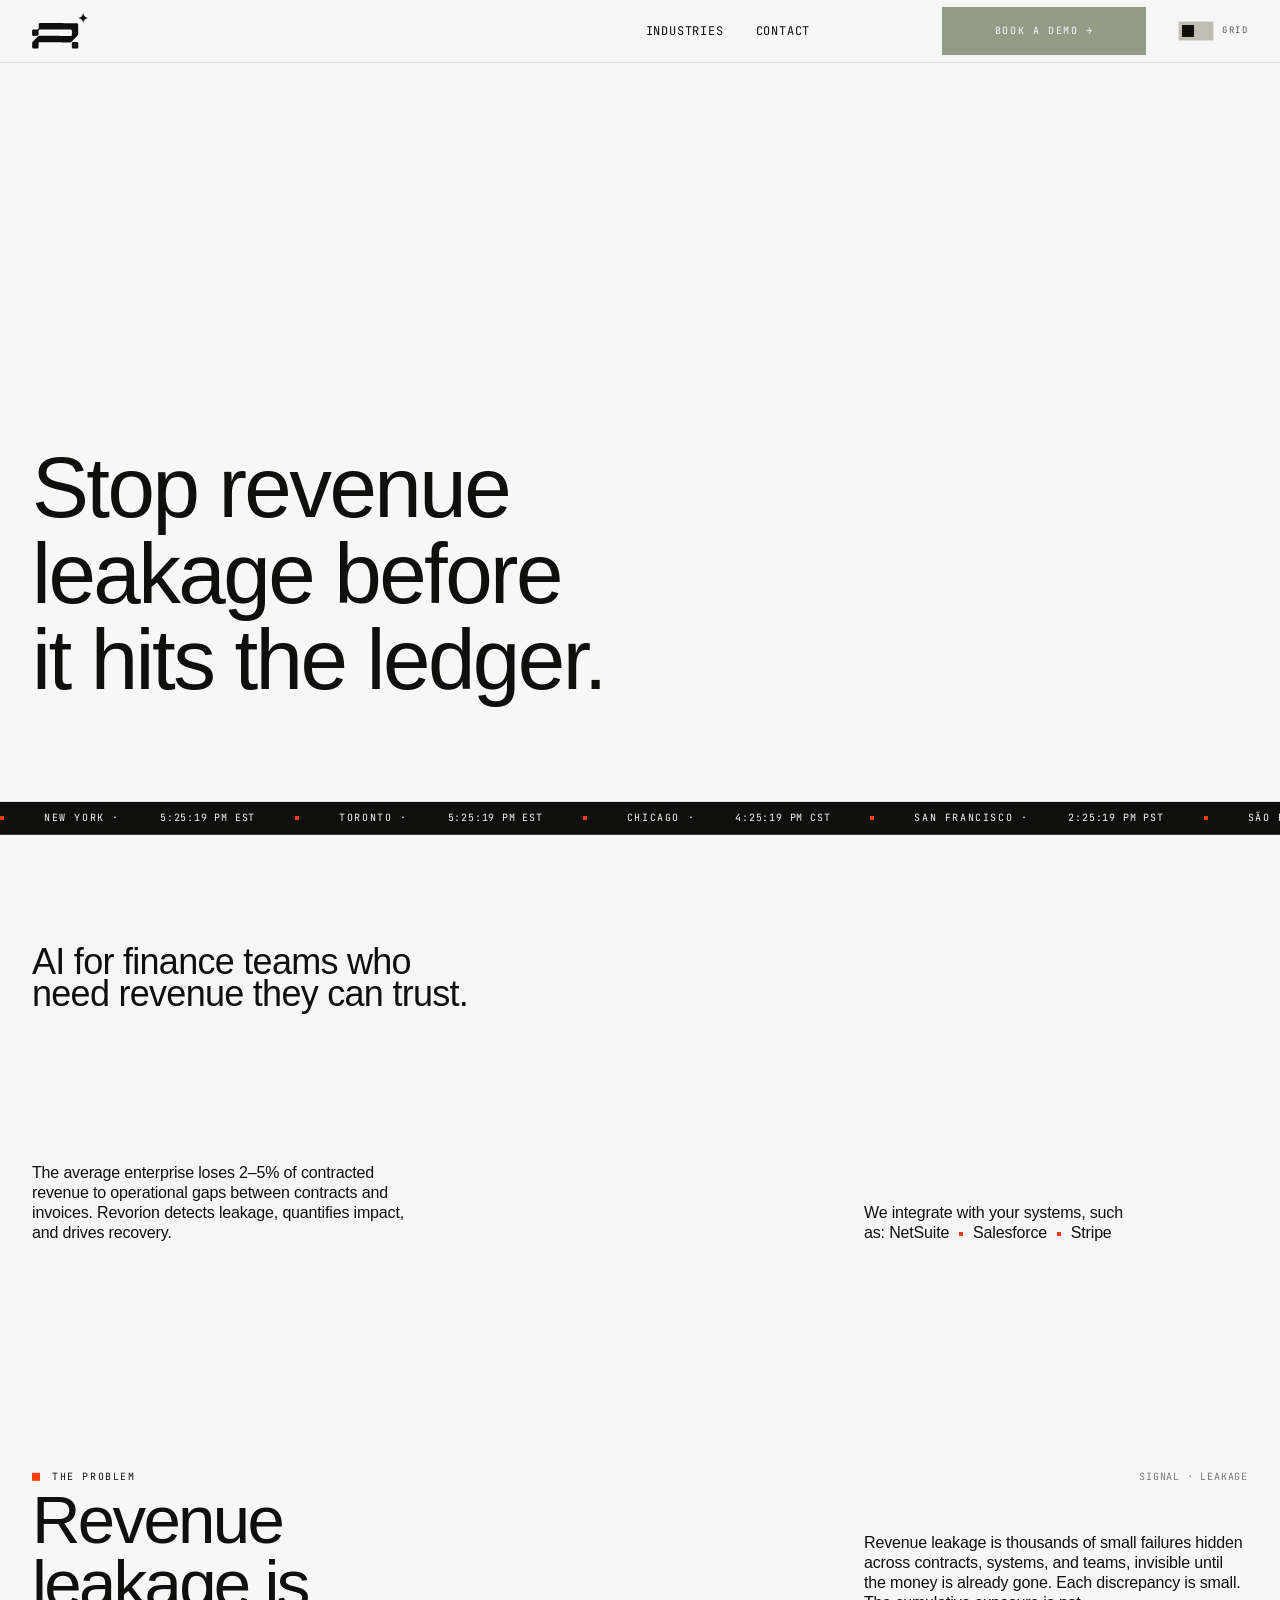
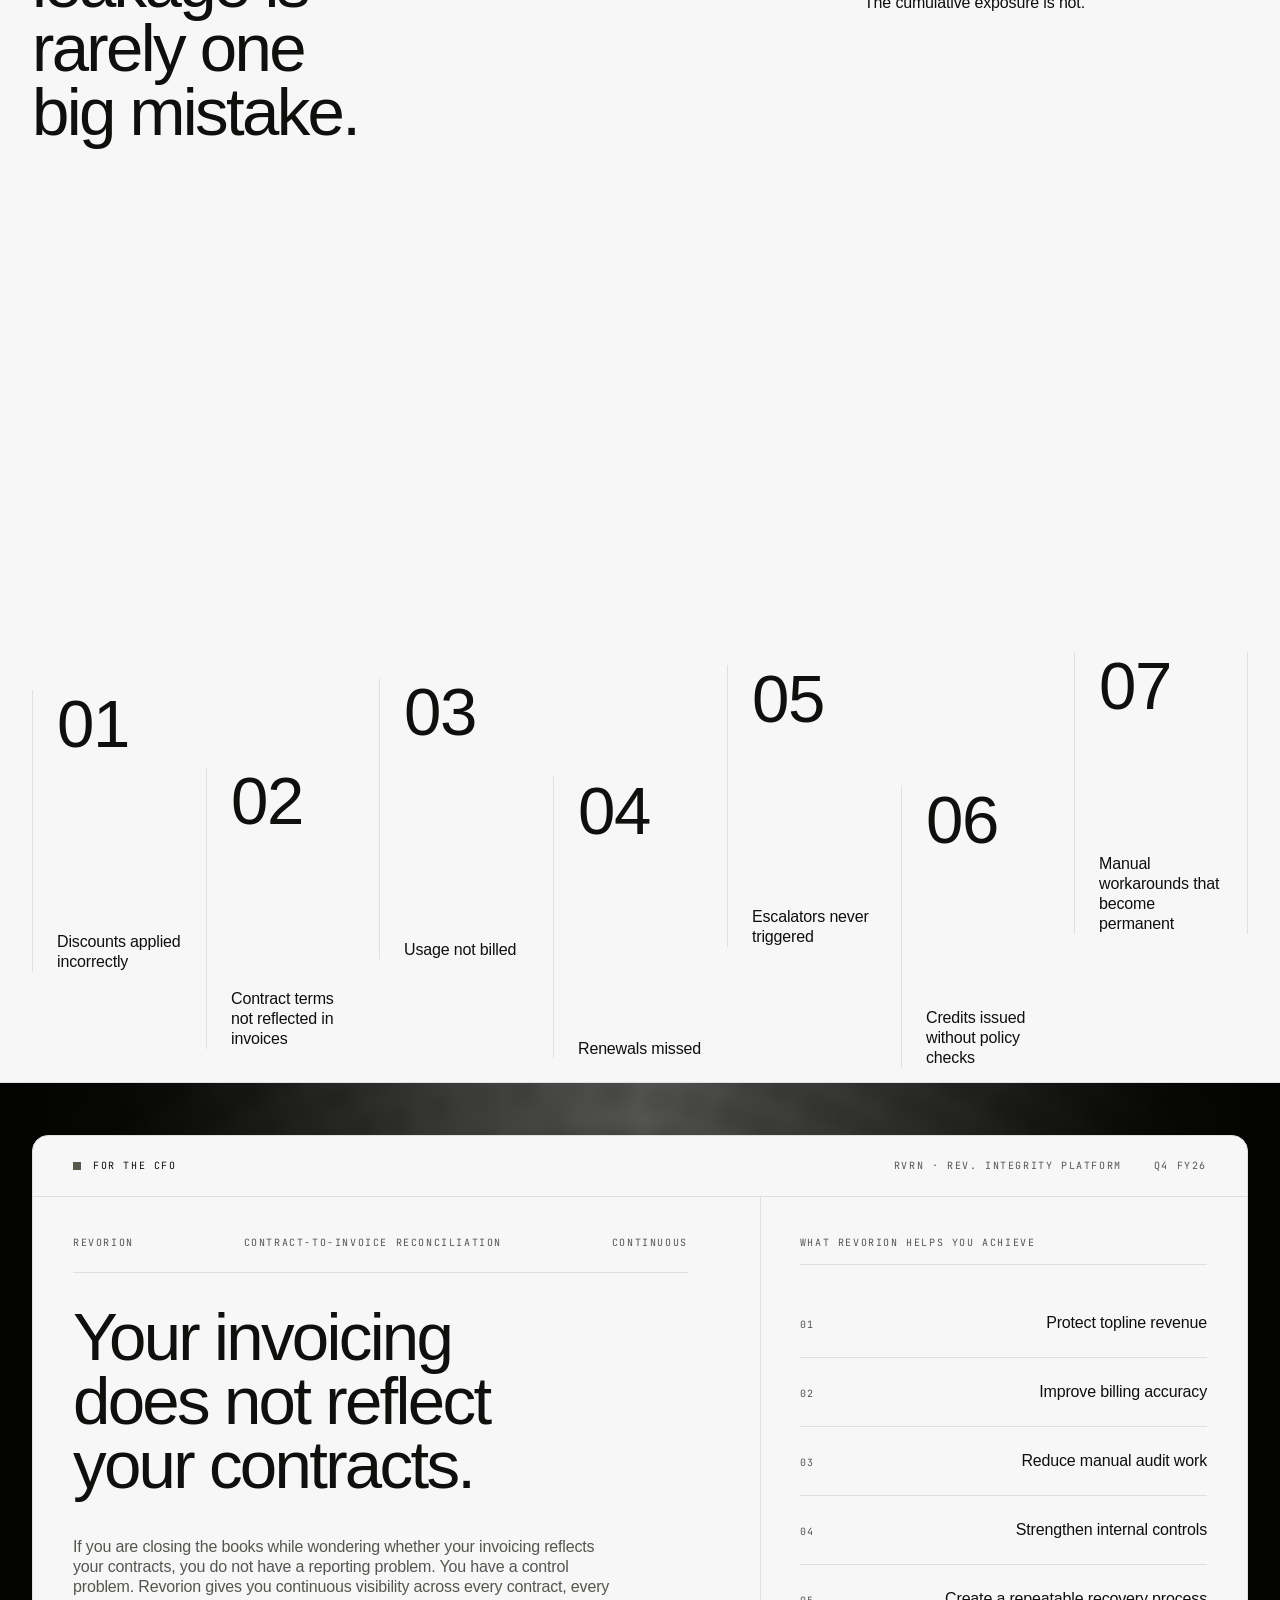
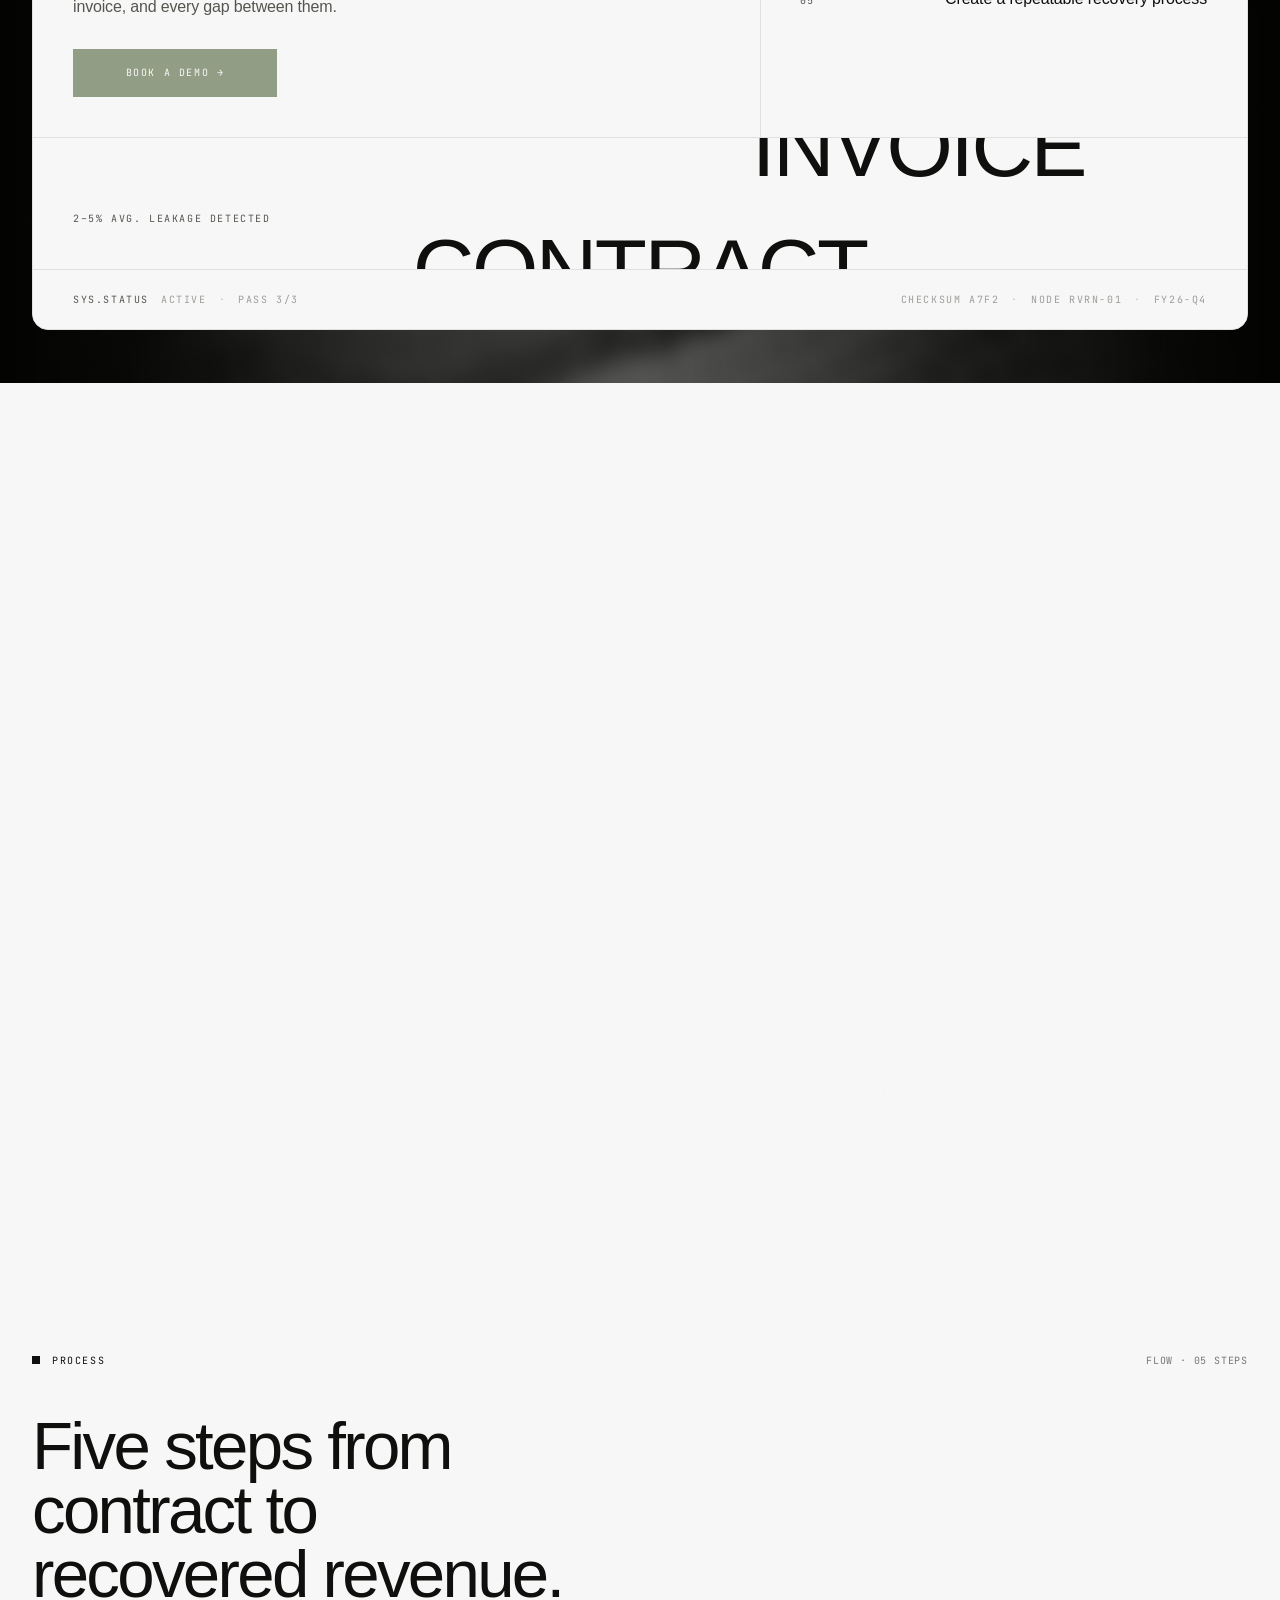
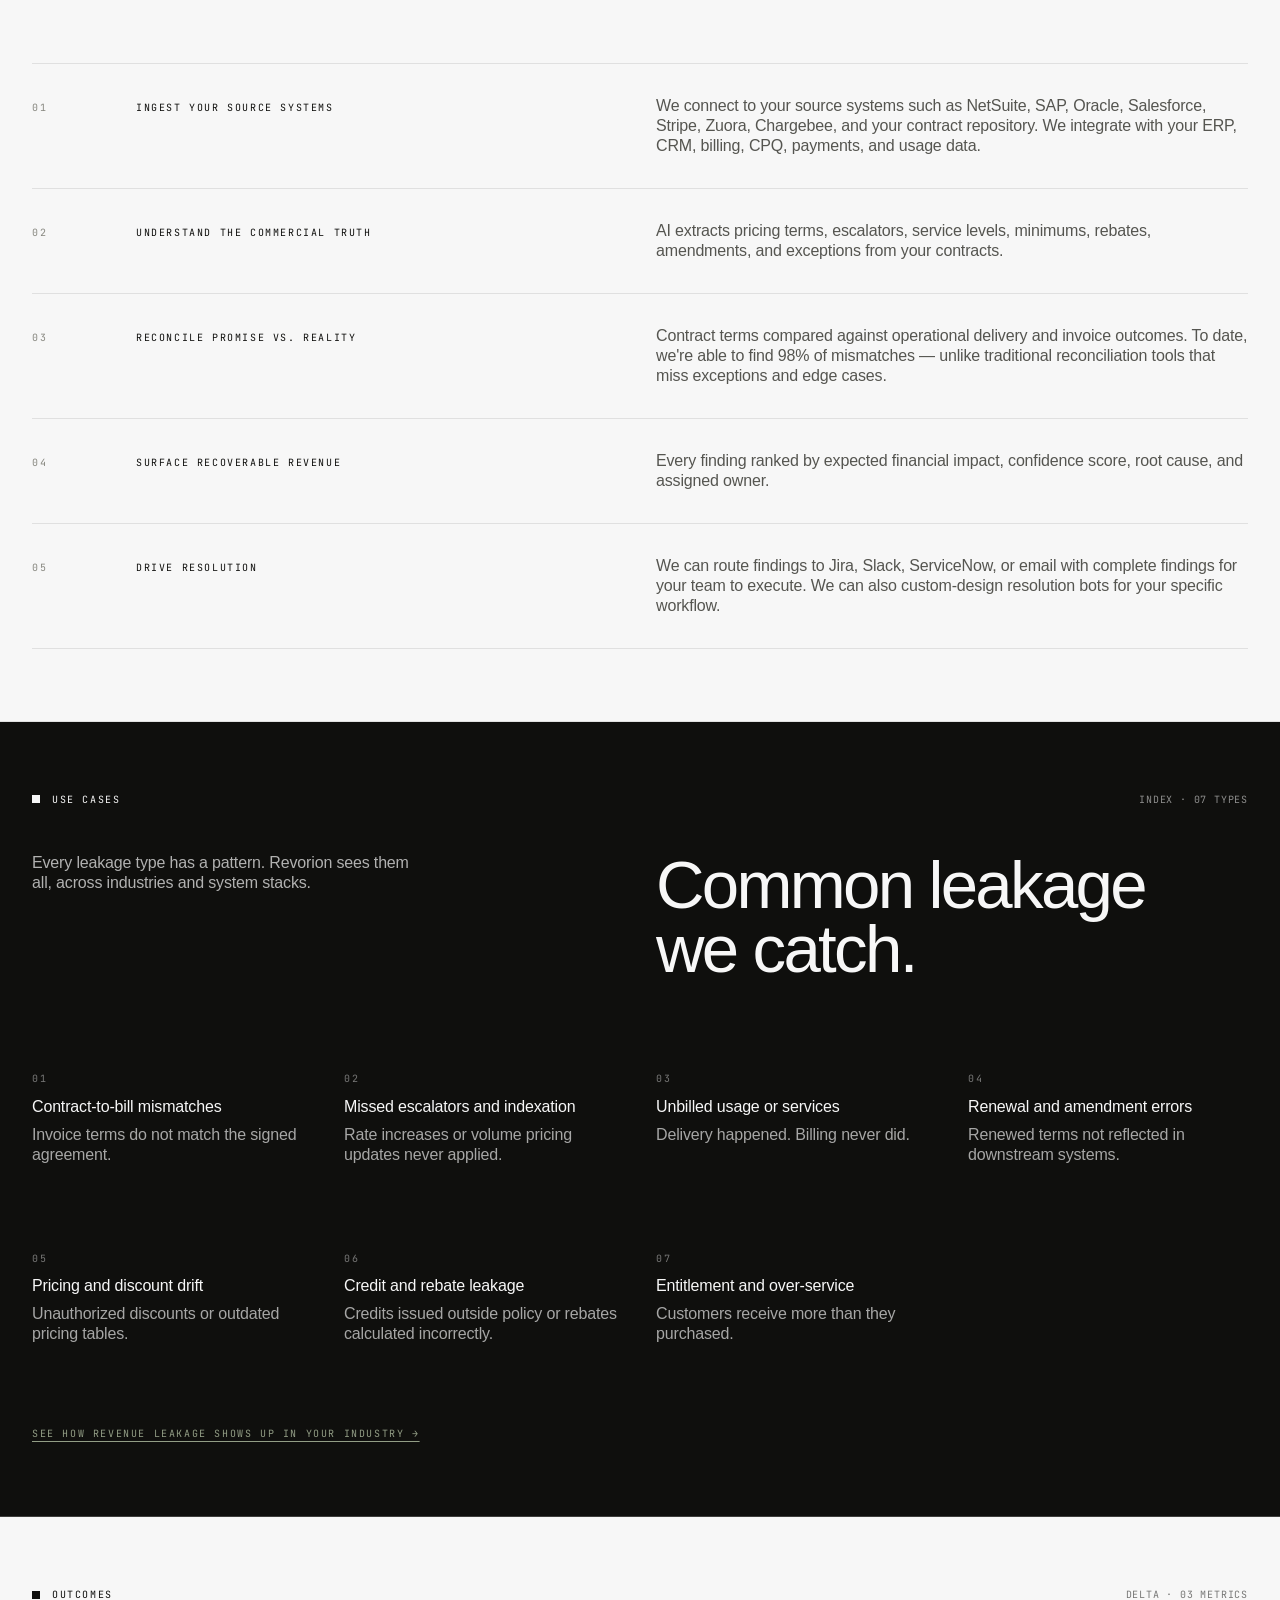
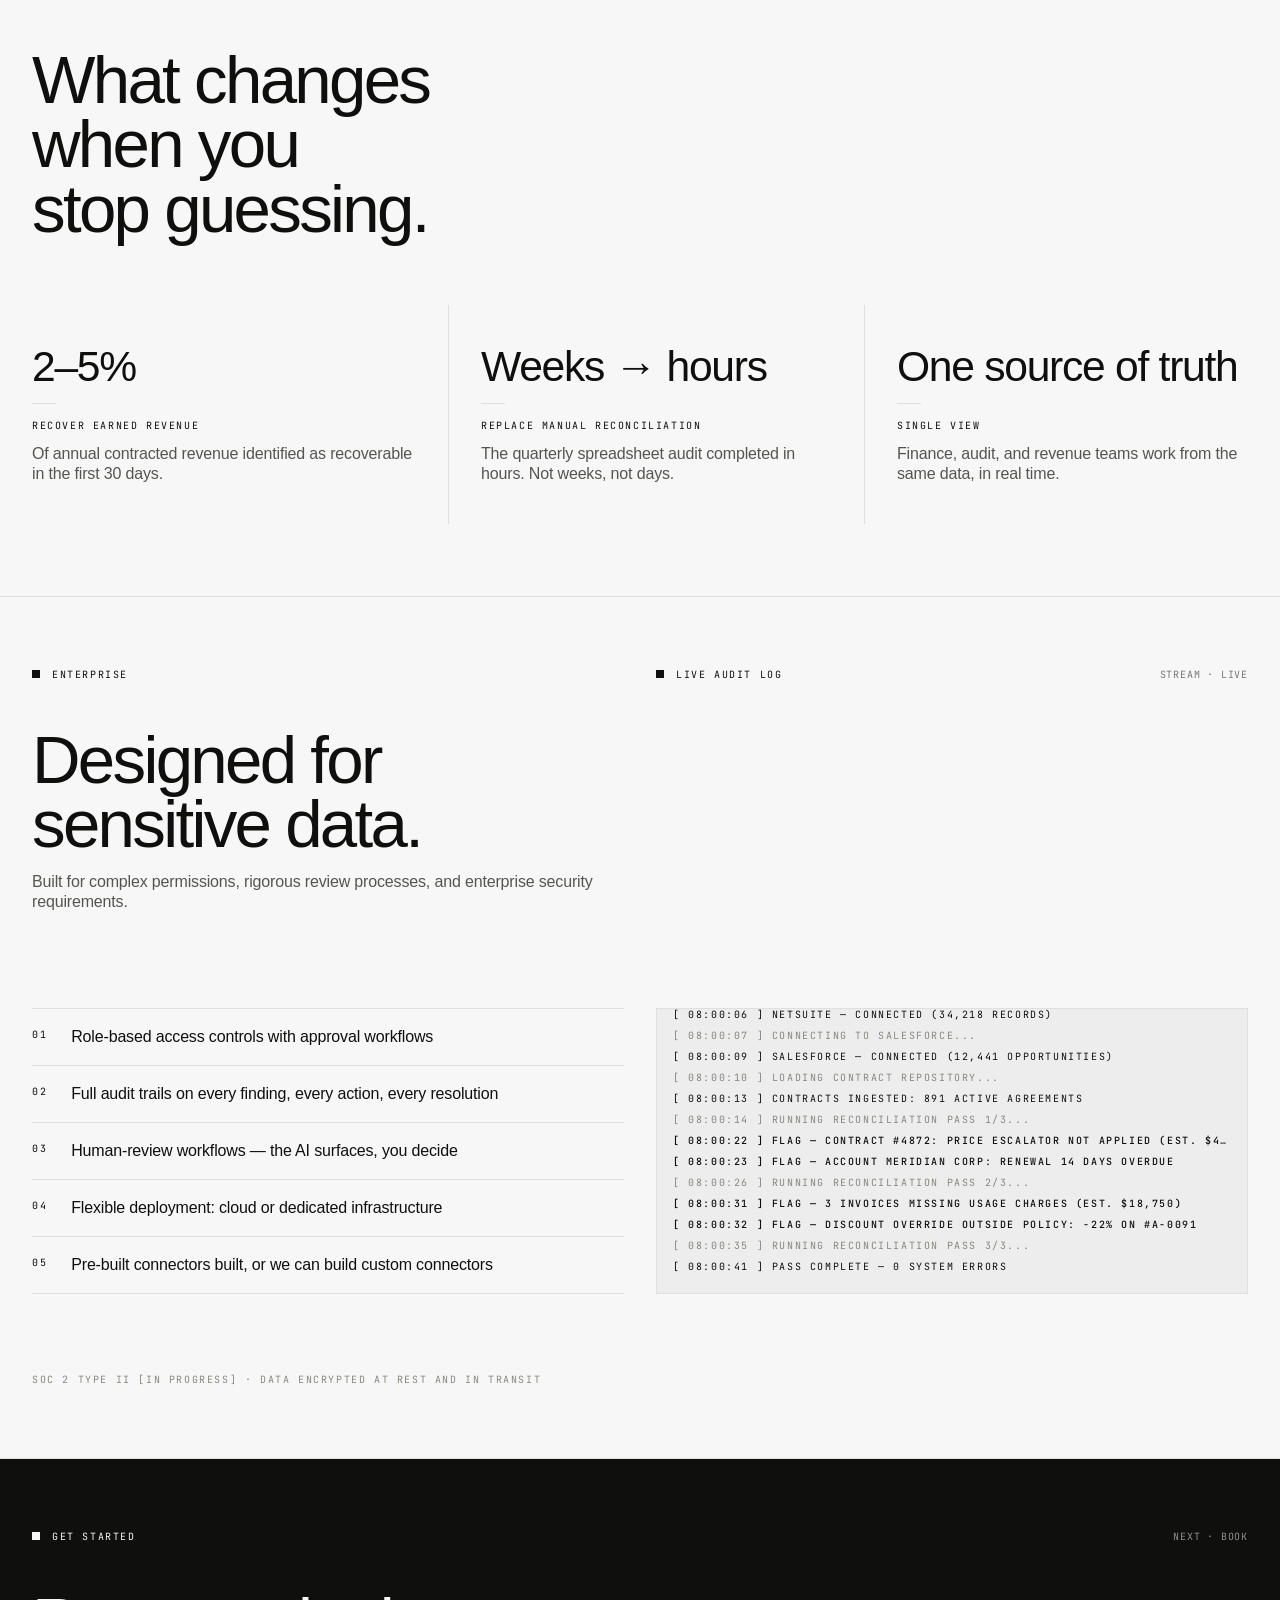
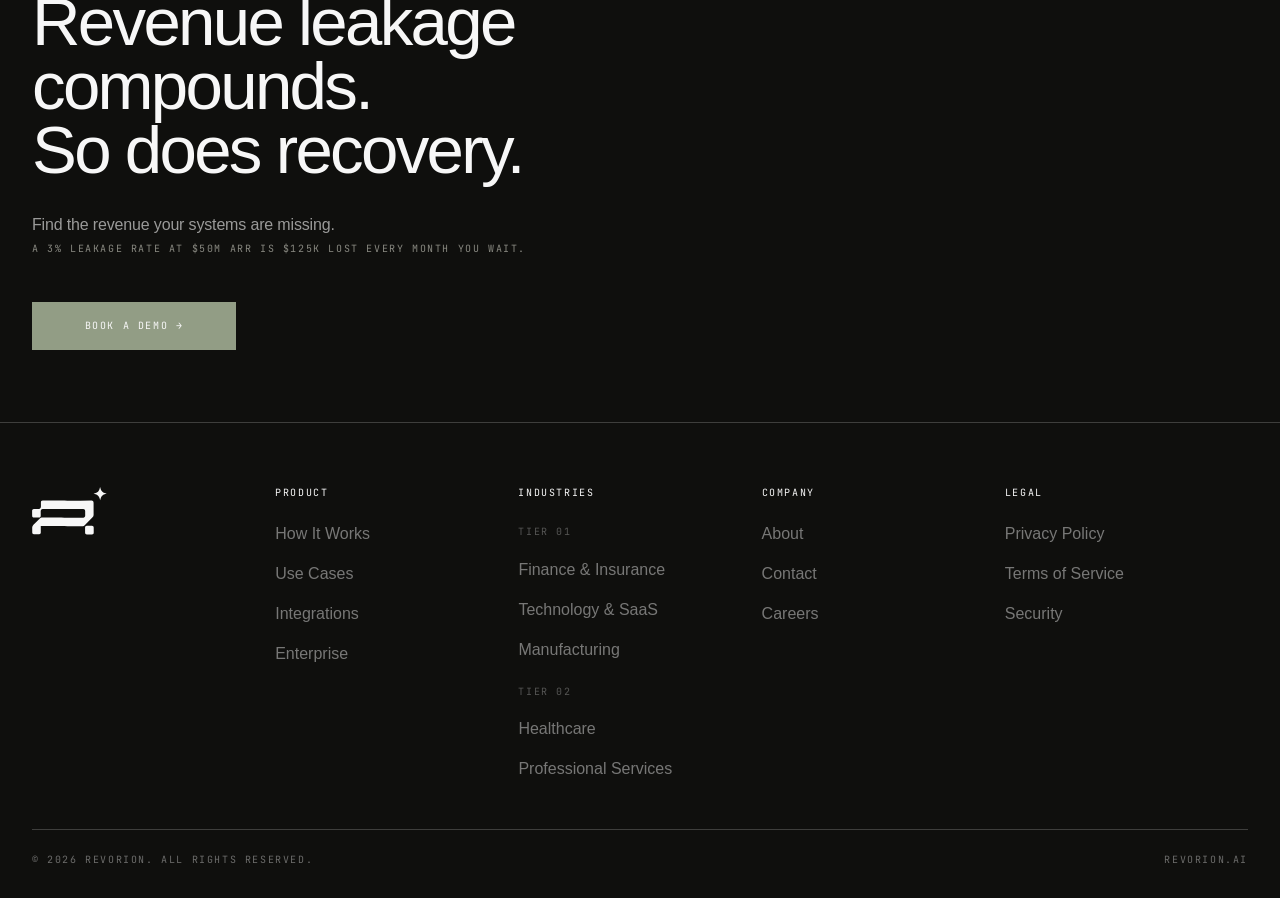
==== commit 70d5a2bc: "Full site build: enterprise terminal, industries, contact pages - Enterprise section: grid layout wi" ====
--- a/index.html
+++ b/index.html
@@ -4,1099 +4,809 @@
   <meta charset="UTF-8">
   <meta name="viewport" content="width=device-width, initial-scale=1.0">
   <title>Revorion — Stop revenue leakage before it hits the ledger.</title>
+  <meta name="description" content="AI for finance teams who need revenue they can trust. Revorion detects leakage, quantifies impact, and drives recovery across your ERP, billing, and contract systems.">
+  <meta property="og:title" content="Revorion — Stop revenue leakage before it hits the ledger.">
+  <meta property="og:description" content="AI for finance teams who need revenue they can trust.">
+  <meta property="og:type" content="website">
+  <meta name="robots" content="index, follow">
+  <link rel="preconnect" href="https://use.typekit.net" crossorigin>
   <link rel="preconnect" href="https://fonts.googleapis.com">
   <link rel="preconnect" href="https://fonts.gstatic.com" crossorigin>
-  <link href="https://fonts.googleapis.com/css2?family=JetBrains+Mono:wght@400;500&display=swap" rel="stylesheet">
-  <style>
-    /* ─── TOKENS ─────────────────────────────────── */
-    :root {
-      --bg:    #ecefe5;
-      --paper: #f4f3ed;
-      --ink:   #131410;
-      --muted: #5c5c5c;
-      --line:  rgba(16,17,19,0.12);
-      --hairline: #d4d7ce;
-      --accent:#ff3d04;
-      --void:  #0e0f0c;
-      --cream: #ecefe5;
-      --mono: 'JetBrains Mono','SF Mono','Menlo','Courier New',monospace;
-      --sans: 'Helvetica Now Display','Helvetica Neue',Arial,sans-serif;
-      --ease: cubic-bezier(0.16,1,0.3,1);
-      --pad: 24px;
-    }
-
-    /* ─── RESET ──────────────────────────────────── */
-    *,*::before,*::after { box-sizing:border-box; margin:0; padding:0; cursor:none; }
-    html { font-size:16px; scroll-behavior:smooth; }
-    ::selection { background:var(--ink); color:var(--cream); }
-    body {
-      background:var(--bg);
-      color:var(--ink);
-      font-family:var(--sans);
-      -webkit-font-smoothing:antialiased;
-      -moz-osx-font-smoothing:grayscale;
-      overflow-x:hidden;
-    }
-    a { color:inherit; text-decoration:none; }
-    .inner { max-width:1600px; margin:0 auto; }
-
-    /* ─── CURSOR ─────────────────────────────────── */
-    #cursor-dot,
-    #cursor-outline {
-      position:fixed; top:0; left:0;
-      transform:translate(-50%,-50%);
-      border-radius:50%; z-index:9999;
-      pointer-events:none;
-    }
-    #cursor-dot {
-      width:6px; height:6px;
-      background:var(--ink);
-      mix-blend-mode:multiply;
-    }
-    #cursor-outline {
-      width:38px; height:38px;
-      border:1px solid var(--ink);
-      opacity:0.45;
-      transition:width 0.2s, height 0.2s, opacity 0.2s;
-    }
-    body:has(a:hover) #cursor-outline,
-    body:has(button:hover) #cursor-outline {
-      width:60px; height:60px; opacity:0.2;
-    }
-
-
-    .corner-index { display:none; }
-
-    /* ─── MAIN NAV ───────────────────────────────── */
-    .main-nav {
-      position:fixed; top:0; left:0; right:0; z-index:100;
-      height:80px;
-      display:flex; align-items:center;
-      padding:0 2.5rem;
-      transition: background 500ms var(--ease),
-                  border-color 500ms var(--ease),
-                  height 400ms var(--ease);
-    }
-    .main-nav::before {
-      content:'';
-      position:absolute; inset:0;
-      background:rgba(236,239,229,0.0);
-      border-bottom:1px solid rgba(16,17,19,0);
-      backdrop-filter:blur(0px);
-      -webkit-backdrop-filter:blur(0px);
-      transition: background 500ms var(--ease),
-                  border-color 500ms var(--ease),
-                  backdrop-filter 500ms var(--ease);
-      z-index:-1;
-    }
-    .main-nav.scrolled::before {
-      background:rgba(236,239,229,0.9);
-      border-color:rgba(16,17,19,0.1);
-      backdrop-filter:blur(16px);
-      -webkit-backdrop-filter:blur(16px);
-    }
-    .main-nav.scrolled { height:64px; }
-
-    /* logo */
-    .main-nav__logo {
-      display:flex; align-items:center;
-      flex-shrink:0; margin-right:auto;
-    }
-    .main-nav__logo svg {
-      height:42px; width:auto; display:block;
-      transition: transform 400ms var(--ease), opacity 300ms var(--ease);
-    }
-    .main-nav__logo:hover svg { transform: scale(1.06); opacity:0.7; }
-
-    /* links */
-    .main-nav__links {
-      list-style:none;
-      display:flex; align-items:center; gap:0;
-      margin-right:2rem;
-    }
-    .main-nav__item { position:relative; }
-    .main-nav__link {
-      display:block;
-      font-family:var(--mono); font-size:0.68rem;
-      letter-spacing:0.14em; text-transform:uppercase;
-      color:var(--ink);
-      padding:0 1.1rem;
-      position:relative;
-      height:1em;
-      line-height:1;
-      overflow:hidden;
-    }
-    .main-nav__link span {
-      display:block;
-      opacity:0.4;
-      transform:translateY(0);
-      transition:transform 380ms var(--ease), opacity 380ms var(--ease);
-      will-change:transform;
-    }
-    .main-nav__link::after {
-      content:attr(data-label);
-      position:absolute;
-      left:1.1rem;
-      top:0;
-      transform:translateY(100%);
-      font-family:var(--mono); font-size:0.68rem;
-      letter-spacing:0.14em; text-transform:uppercase;
-      color:var(--ink);
-      white-space:nowrap;
-      transition:transform 380ms var(--ease);
-      will-change:transform;
-    }
-    .main-nav__link:hover span   { transform:translateY(-100%); opacity:1; }
-    .main-nav__link:hover::after { transform:translateY(0); }
-
-    /* active dot indicator */
-    .main-nav__item.active .main-nav__link::before {
-      content:'';
-      position:absolute; bottom:0; left:50%; transform:translateX(-50%);
-      width:3px; height:3px; border-radius:50%;
-      background:var(--accent);
-    }
-
-    /* CTA */
-    .main-nav__cta {
-      position:relative; overflow:hidden;
-      font-family:var(--mono); font-size:0.68rem;
-      letter-spacing:0.12em; text-transform:uppercase;
-      padding:0.55rem 1.4rem;
-      border:1px solid rgba(16,17,19,0.28);
-      color:var(--ink);
-      display:inline-flex; align-items:center; gap:0.5rem;
-      transition: color 300ms var(--ease), border-color 300ms var(--ease);
-    }
-    /* fill wipe on hover */
-    .main-nav__cta::before {
-      content:'';
-      position:absolute; inset:0;
-      background:var(--ink);
-      transform:translateX(-101%);
-      transition: transform 380ms var(--ease);
-      z-index:0;
-    }
-    .main-nav__cta span { position:relative; z-index:1; }
-    .main-nav__cta .cta-arrow {
-      position:relative; z-index:1;
-      display:inline-block;
-      transition: transform 350ms var(--ease);
-    }
-    .main-nav__cta:hover::before { transform:translateX(0); }
-    .main-nav__cta:hover { color:var(--cream); border-color:var(--ink); }
-    .main-nav__cta:hover .cta-arrow { transform:translateX(4px); }
-
-    /* magnetic CTA wrapper */
-    .main-nav__cta-wrap { position:relative; }
-
-    @media(max-width:768px){
-      .main-nav__links { display:none; }
-      .main-nav { padding:0 1.25rem; }
-    }
-
-    /* ─── HERO ───────────────────────────────────── */
-    #hero {
-      position:relative;
-      width:100%;
-      padding-top:80px;
-      overflow:hidden;
-      display:flex; flex-direction:column;
-      border-bottom:1px solid var(--hairline);
-    }
-    #canvas-zone {
-      position:relative;
-      height:calc(100vh - 80px);
-      overflow:hidden;
-      border-bottom:1px solid var(--hairline);
-    }
-    #ascii-canvas {
-      display:block; width:100%; height:100%;
-    }
-    .hero-text {
-      position:absolute;
-      bottom:var(--pad); left:var(--pad);
-      pointer-events:auto; z-index:2;
-    }
-    /* heroTitle — Helvetica Now Display / 168px / 84% / -4.5% */
-    .hero-headline {
-      font-family:var(--sans);
-      font-size:clamp(3.5rem, 11.67vw, 10.5rem); /* 168px @ 1440px */
-      font-weight:400;
-      line-height:0.924;
-      letter-spacing:-0.045em;
-      color:var(--ink);
-      margin-bottom:1rem;
-      pointer-events:none;
-    }
-    /* ─── HERO DIVIDER ─────────────────────────────── */
-    .hero-divider {
-      border-top:1px solid var(--hairline);
-      border-bottom:1px solid var(--hairline);
-      padding:2.5rem 5rem;
-      background:var(--bg);
-    }
-    /* display — Helvetica Now Display / 96px / 88% / -4% */
-    .hero-divider__text {
-      max-width:1600px; margin:0 auto;
-      font-family:var(--sans);
-      font-size:clamp(2.5rem, 6.67vw, 6rem);
-      line-height:0.88;
-      letter-spacing:-0.04em;
-      font-weight:400;
-      color:var(--ink);
-    }
-
-    /* ─── PANEL ZONE ─────────────────────────────── */
-    #panel-zone {
-      height:32vh; min-height:200px;
-      padding:var(--pad);
-      display:grid;
-      grid-template-columns:2fr 1.5fr 1fr;
-      gap:40px;
-      align-content:start;
-      background:var(--bg);
-      max-width:1600px; margin:0 auto;
-    }
-    .panel-col {
-      display:flex; flex-direction:column; gap:20px;
-    }
-    /* whisper — JetBrains Mono / 12px / 150% / +22% */
-    .meta-line {
-      display:flex; gap:12px;
-      font-family:var(--mono);
-      font-size:0.75rem; line-height:1.5;
-      letter-spacing:0.22em; text-transform:uppercase;
-      color:var(--muted); margin-bottom:8px;
-    }
-    /* body — Helvetica Now Display / 16px / 125% / -1% */
-    .bio-text {
-      font-family:var(--sans);
-      font-size:clamp(1rem, 1.25vw, 1.125rem); line-height:1.25;
-      letter-spacing:-0.01em;
-      max-width:400px; color:var(--ink);
-      opacity:1;
-      transition:all 300ms var(--ease);
-    }
-    .link-list {
-      list-style:none;
-      display:flex; flex-direction:column; gap:6px;
-    }
-    .link-list a {
-      font-size:0.88rem;
-      position:relative; display:inline-block;
-      width:fit-content; color:var(--ink);
-    }
-    .link-list a::after {
-      content:'';
-      position:absolute; bottom:0; left:0;
-      width:100%; height:1px;
-      background:currentColor;
-      transform:scaleX(0); transform-origin:right;
-      transition:transform 0.4s cubic-bezier(0.19,1,0.22,1);
-    }
-    .link-list a:hover::after { transform:scaleX(1); transform-origin:left; }
-    .colophon {
-      font-size:0.72rem; color:var(--muted);
-      line-height:1.55;
-    }
-    .telemetry {
-      font-family:var(--mono); font-size:0.68rem;
-      color:var(--muted); text-align:right; margin-top:auto;
-      line-height:1.7;
-    }
-
-    /* ─── SECTIONS ───────────────────────────────── */
-    .sec { padding:7rem 0; }
-    .wrap { width:min(1440px,calc(100% - 10rem)); margin:0 auto; }
-    @media(max-width:768px){ .wrap{ width:calc(100% - 3rem); } }
-
-    .sec--cream { background:var(--cream); color:var(--ink); }
-    .sec--ink   { background:var(--ink);   color:var(--cream); }
-    .sec--paper { background:var(--paper); color:var(--ink); }
-
-    /* section header */
-    /* whisper — JetBrains Mono / 12px / 150% / +22% */
-    .sh__label {
-      font-family:var(--mono); font-size:0.75rem;
-      line-height:1.5; letter-spacing:0.22em; text-transform:uppercase;
-      color:var(--muted);
-      display:flex; align-items:center; gap:0.75rem;
-      margin-bottom:1rem;
-    }
-    .sh__label::after {
-      content:''; flex:1; height:1px;
-      background:var(--line);
-    }
-    .sh__label--inv { color:rgba(236,239,229,0.4); }
-    .sh__label--inv::after { background:rgba(255,255,255,0.1); }
-    /* display — Helvetica Now Display / 96px / 88% / -4% */
-    .sh__h {
-      font-family:var(--sans);
-      font-size:clamp(2.5rem, 6.67vw, 6rem);
-      line-height:0.88; letter-spacing:-0.04em;
-      font-weight:400; max-width:18ch;
-      margin-top:0.5rem;
-    }
-    /* body — Helvetica Now Display / 16px / 125% / -1% */
-    .sh__sub {
-      margin-top:1.25rem;
-      font-family:var(--sans);
-      font-size:1rem; line-height:1.25;
-      letter-spacing:-0.01em;
-      max-width:44ch;
-      color:var(--ink); opacity:0.55;
-    }
-    .sh__sub--inv { color:rgba(236,239,229,1); opacity:0.45; }
-
-    /* ─── TICKER ─────────────────────────────────── */
-    .ticker {
-      border-top:1px solid var(--hairline);
-      border-bottom:1px solid var(--hairline);
-      padding:0.85rem 0; overflow:hidden;
-      background:var(--paper);
-    }
-    .ticker__track {
-      display:flex; gap:0;
-      animation:ticker 28s linear infinite;
-      white-space:nowrap;
-    }
-    .ticker__item {
-      font-family:var(--mono); font-size:0.7rem;
-      letter-spacing:0.16em; text-transform:uppercase;
-      color:var(--muted); padding:0 2.5rem; flex-shrink:0;
-    }
-    .ticker__item b { color:var(--accent); font-weight:400; margin-right:0.4rem; }
-    @keyframes ticker {
-      0%   { transform:translateX(0); }
-      100% { transform:translateX(-50%); }
-    }
-
-    /* ─── PROBLEM ────────────────────────────────── */
-    .problem {
-      background:var(--cream); color:var(--ink);
-      border-bottom:1px solid var(--hairline);
-    }
-    .problem__head {
-      display:grid; grid-template-columns:1fr 1fr;
-      gap:0;
-      max-width:1600px;
-      margin:0 auto;
-      padding:7rem 5rem 5rem;
-    }
-    .problem__head-label {
-      font-family:var(--mono); font-size:0.75rem;
-      line-height:1.5; letter-spacing:0.22em; text-transform:uppercase;
-      color:var(--muted); padding-top:0.15em;
-    }
-    .problem__head-body {
-      font-family:var(--sans);
-      font-size:clamp(1.25rem, 2vw, 1.5rem);
-      line-height:1.25; letter-spacing:-0.02em;
-      color:var(--ink); max-width:38ch;
-    }
-    .problem__head-body p + p { margin-top:1em; }
-    .problem__steps {
-      display:grid;
-      grid-template-columns:repeat(7, 1fr);
-      max-width:1600px;
-      margin:0 auto;
-      padding:0 5rem 5rem;
-    }
-    .problem__step {
-      display:flex; flex-direction:column;
-      justify-content:space-between;
-      padding:3rem 2rem 2.5rem;
-      border-left:1px solid var(--hairline);
-      min-height:380px;
-    }
-    .problem__step:last-child { border-right:1px solid var(--hairline); }
-    .problem__step-num {
-      font-family:var(--mono);
-      font-size:clamp(3.5rem, 5.5vw, 6rem);
-      line-height:0.88; letter-spacing:-0.02em; font-weight:400;
-      color:var(--ink);
-    }
-    .problem__step-text {
-      font-family:var(--sans);
-      font-size:clamp(0.8rem, 1vw, 0.9rem);
-      line-height:1.35; letter-spacing:-0.01em;
-      color:var(--ink); opacity:0.7;
-      margin-top:auto;
-    }
-    @media(max-width:1024px){
-      .problem__steps { grid-template-columns:repeat(4, 1fr); padding:0 1.5rem 3rem; }
-      .problem__step { min-height:280px; }
-    }
-    @media(max-width:680px){
-      .problem__head { grid-template-columns:1fr; gap:1.5rem; padding:4rem 1.5rem 3rem; }
-      .problem__steps { grid-template-columns:repeat(2, 1fr); padding:0 1.5rem 2rem; }
-      .problem__step { padding:2rem 1.5rem; min-height:220px; }
-    }
-
-    /* ─── CFO ────────────────────────────────────── */
-    .cfo { background:var(--paper); padding:7rem 5rem; }
-    .cfo__inner {
-      display:grid; grid-template-columns:5fr 7fr; gap:4rem; align-items:start;
-      max-width:1600px; margin:0 auto;
-    }
-    .cfo__list { list-style:none; margin-top:2rem; }
-    .cfo__item {
-      display:flex; gap:1.5rem; align-items:baseline;
-      padding:1.1rem 0; border-bottom:1px solid var(--hairline);
-      transition:all 300ms var(--ease); cursor:default;
-    }
-    .cfo__item:hover { padding-left:0.5rem; }
-    .cfo__item:first-child { border-top:1px solid var(--hairline); }
-    .cfo__num {
-      font-family:var(--mono); font-size:0.68rem;
-      letter-spacing:0.1em; color:var(--muted); flex-shrink:0; width:2rem;
-    }
-    .cfo__text { font-size:1.05rem; letter-spacing:-0.01em; }
-    @media(max-width:900px){ .cfo{ padding:4rem 1.5rem; } .cfo__inner{ grid-template-columns:1fr; } }
-
-    /* ─── PRODUCT ────────────────────────────────── */
-    .product { background:var(--cream); padding:7rem 5rem; }
-    .product > * { max-width:1600px; margin-left:auto; margin-right:auto; }
-    .product__grid {
-      display:grid; grid-template-columns:repeat(3,1fr);
-      gap:1px; background:var(--hairline);
-      border:1px solid var(--hairline);
-      margin-top:3rem;
-    }
-    .product__card {
-      background:var(--cream); padding:2rem 1.75rem;
-      transition:all 300ms var(--ease); cursor:default;
-      position:relative; overflow:hidden;
-    }
-    .product__card::after {
-      content:''; position:absolute; bottom:0; left:0; right:0;
-      height:2px; background:var(--ink);
-      transform:scaleX(0); transform-origin:left;
-      transition:transform 400ms var(--ease);
-    }
-    .product__card:hover::after { transform:scaleX(1); }
-    .product__card:hover { background:var(--paper); }
-    .product__num {
-      font-family:var(--mono); font-size:0.68rem;
-      letter-spacing:0.12em; color:var(--muted); margin-bottom:0.75rem;
-    }
-    .product__title { font-size:clamp(1rem,1.8vw,1.45rem); line-height:1.1; letter-spacing:-0.02em; }
-    @media(max-width:900px){ .product{ padding:4rem 1.5rem; } .product__grid{ grid-template-columns:1fr 1fr; } }
-    @media(max-width:520px){ .product__grid{ grid-template-columns:1fr; } }
-
-    /* ─── PROCESS ────────────────────────────────── */
-    .process { background:var(--ink); padding:7rem 5rem; }
-    .process > * { max-width:1600px; margin-left:auto; margin-right:auto; }
-    .process__steps { margin-top:3rem; }
-    .process__step {
-      display:grid; grid-template-columns:80px 1fr; gap:2rem;
-      padding:2rem 0; border-bottom:1px solid rgba(255,255,255,0.08);
-      transition:all 300ms var(--ease); cursor:default;
-    }
-    .process__step:first-child { border-top:1px solid rgba(255,255,255,0.08); }
-    .process__step:hover { padding-left:0.5rem; }
-    .process__step:hover .process__step-title { color:var(--cream); }
-    .process__step-num {
-      font-size:clamp(2rem,3.5vw,3rem); line-height:1;
-      letter-spacing:-0.04em; color:rgba(236,239,229,0.18);
-    }
-    .process__step-title {
-      font-size:clamp(1.15rem,2.2vw,1.7rem); line-height:1.05;
-      letter-spacing:-0.02em; color:rgba(236,239,229,0.6);
-      margin-bottom:0.5rem; font-weight:400;
-      transition:color 300ms;
-    }
-    .process__step-desc {
-      font-size:0.9rem; line-height:1.55; color:rgba(236,239,229,0.32);
-    }
-    @media(max-width:768px){ .process{ padding:4rem 1.5rem; } .process__step{ grid-template-columns:48px 1fr; } }
-
-    /* ─── USE CASES ──────────────────────────────── */
-    .usecases { background:var(--paper); padding:7rem 5rem; }
-    .usecases > * { max-width:1600px; margin-left:auto; margin-right:auto; }
-    .usecases__grid {
-      display:grid; grid-template-columns:repeat(3,1fr);
-      gap:1px; background:var(--hairline); border:1px solid var(--hairline);
-      margin-top:3rem;
-    }
-    .uc__card {
-      background:var(--paper); padding:2rem 1.75rem;
-      transition:background 300ms var(--ease); cursor:default;
-    }
-    .uc__card:hover { background:var(--cream); }
-    .uc__num {
-      font-family:var(--mono); font-size:0.68rem;
-      letter-spacing:0.12em; color:var(--muted); margin-bottom:0.6rem;
-    }
-    .uc__title { font-size:clamp(1rem,1.6vw,1.25rem); line-height:1.15; letter-spacing:-0.015em; margin-bottom:0.5rem; }
-    .uc__desc { font-size:0.85rem; line-height:1.5; color:var(--muted); }
-    @media(max-width:900px){ .usecases{ padding:4rem 1.5rem; } .usecases__grid{ grid-template-columns:1fr 1fr; } }
-    @media(max-width:520px){ .usecases__grid{ grid-template-columns:1fr; } }
-
-    /* ─── OUTCOMES ───────────────────────────────── */
-    .outcomes { background:var(--cream); padding:7rem 5rem; }
-    .outcomes > * { max-width:1600px; margin-left:auto; margin-right:auto; }
-    .outcomes__grid {
-      display:grid; grid-template-columns:repeat(2,1fr);
-      gap:1px; background:var(--hairline); border:1px solid var(--hairline);
-      margin-top:3rem;
-    }
-    .out__card {
-      background:var(--cream); padding:2.5rem 2rem;
-      cursor:default; transition:background 300ms var(--ease);
-    }
-    .out__card:hover { background:var(--paper); }
-    .out__metric {
-      font-size:clamp(2.5rem,5.5vw,4.2rem); line-height:0.95;
-      letter-spacing:-0.045em; margin-bottom:0.6rem;
-    }
-    .out__title { font-size:1.1rem; letter-spacing:-0.015em; margin-bottom:0.4rem; }
-    .out__desc { font-size:0.88rem; line-height:1.5; color:var(--muted); }
-    @media(max-width:768px){ .outcomes{ padding:4rem 1.5rem; } .outcomes__grid{ grid-template-columns:1fr; } }
-
-    /* ─── INFOGRAPHIC ────────────────────────────── */
-    .infographic { background:var(--ink); padding:7rem 5rem; }
-    .infographic__inner { display:grid; grid-template-columns:1fr 1.2fr; gap:4rem; align-items:center; max-width:1600px; margin:0 auto; }
-    #radial-canvas { width:100%; aspect-ratio:1; max-width:560px; display:block; margin:0 auto; }
-    .legend__item {
-      display:grid; grid-template-columns:2.5rem 1fr auto;
-      align-items:center; gap:1rem;
-      padding:0.8rem 0; border-bottom:1px solid rgba(255,255,255,0.06);
-      cursor:pointer; transition:all 250ms var(--ease);
-    }
-    .legend__item:first-child { border-top:1px solid rgba(255,255,255,0.06); }
-    .legend__item:hover { padding-left:0.4rem; }
-    .legend__dot {
-      width:8px; height:8px; border-radius:50%;
-      background:var(--cream); justify-self:center;
-      transition:all 300ms var(--ease);
-    }
-    .legend__item:hover .legend__dot { background:var(--accent); box-shadow:0 0 10px rgba(255,61,4,0.6); }
-    .legend__label {
-      font-family:var(--mono); font-size:0.7rem;
-      letter-spacing:0.08em; text-transform:uppercase;
-      color:rgba(236,239,229,0.45); transition:color 250ms;
-    }
-    .legend__item:hover .legend__label { color:var(--cream); }
-    .legend__val { font-size:0.95rem; letter-spacing:-0.02em; color:rgba(236,239,229,0.4); transition:color 250ms; }
-    .legend__item:hover .legend__val { color:var(--cream); }
-    @media(max-width:900px){ .infographic{ padding:4rem 1.5rem; } .infographic__inner{ grid-template-columns:1fr; } }
-
-    /* ─── ENTERPRISE ─────────────────────────────── */
-    .enterprise { background:var(--paper); padding:7rem 5rem; }
-    .enterprise > * { max-width:1600px; margin-left:auto; margin-right:auto; }
-    .enterprise__inner { display:grid; grid-template-columns:1fr 1fr; gap:4rem; margin-top:3rem; }
-    .enterprise__list { list-style:none; margin-top:1rem; }
-    .enterprise__item {
-      display:grid; grid-template-columns:2rem 1fr;
-      gap:0.75rem; align-items:baseline;
-      padding:0.85rem 0; border-bottom:1px solid var(--hairline);
-      transition:padding 300ms var(--ease); cursor:default;
-      font-size:0.95rem;
-    }
-    .enterprise__item:hover { padding-left:0.35rem; }
-    .enterprise__item-num {
-      font-family:var(--mono); font-size:0.68rem;
-      letter-spacing:0.1em; color:var(--muted);
-    }
-    .enterprise__note {
-      font-family:var(--mono); font-size:0.7rem;
-      letter-spacing:0.08em; text-transform:uppercase;
-      color:var(--muted); margin-top:2rem;
-    }
-    .terminal {
-      background:var(--ink); color:var(--cream);
-      border:1px solid rgba(16,17,19,0.15);
-      padding:1.5rem; font-family:var(--mono);
-      font-size:0.72rem; line-height:1.9; letter-spacing:0.04em;
-      height:280px; overflow-y:auto; scroll-behavior:smooth;
-    }
-    .terminal::-webkit-scrollbar { width:3px; }
-    .terminal::-webkit-scrollbar-thumb { background:rgba(236,239,229,0.15); }
-    .t-ok   { color:rgba(146,157,133,1); }
-    .t-warn { color:rgba(255,61,4,0.85); }
-    .t-dim  { color:rgba(236,239,229,0.22); }
-    @media(max-width:900px){ .enterprise{ padding:4rem 1.5rem; } .enterprise__inner{ grid-template-columns:1fr; } }
-
-    /* ─── CTA ────────────────────────────────────── */
-    .cta { background:var(--cream); padding:9rem 5rem 8rem; text-align:center; border-top:1px solid var(--hairline); }
-    .cta > * { max-width:1600px; margin-left:auto; margin-right:auto; }
-    .cta__h {
-      font-size:clamp(2.5rem,6.5vw,6rem);
-      line-height:0.9; letter-spacing:-0.04em; font-weight:400;
-      margin-bottom:1rem;
-    }
-    .cta__sub { font-size:1rem; line-height:1.5; color:var(--muted); margin-bottom:0.4rem; }
-    .cta__note {
-      font-family:var(--mono); font-size:0.7rem;
-      letter-spacing:0.1em; text-transform:uppercase;
-      color:rgba(16,17,19,0.3); margin-bottom:2.5rem;
-    }
-    .cta__actions { display:flex; gap:0.75rem; justify-content:center; flex-wrap:wrap; }
-    .btn {
-      display:inline-flex; align-items:center; gap:0.4rem;
-      padding:0.7rem 1.4rem;
-      font-family:var(--mono); font-size:0.72rem;
-      letter-spacing:0.1em; text-transform:uppercase;
-      border:1px solid transparent; cursor:pointer;
-      transition:all 300ms var(--ease);
-    }
-    .btn-primary { background:var(--ink); color:var(--cream); border-color:var(--ink); }
-    .btn-primary:hover { background:transparent; color:var(--ink); }
-    .btn-secondary { background:transparent; color:var(--ink); border-color:rgba(16,17,19,0.35); }
-    .btn-secondary:hover { border-color:var(--ink); }
-    @media(max-width:768px){ .cta{ padding:5rem 1.5rem 4rem; } }
-
-    /* ─── FOOTER ─────────────────────────────────── */
-    .footer { background:var(--ink); border-top:1px solid rgba(255,255,255,0.08); padding:4rem 5rem 2rem; }
-    .footer__inner { display:grid; grid-template-columns:2fr 1fr 1fr 1fr; gap:3rem; max-width:1600px; margin:0 auto; }
-    .footer__brand {
-      display:flex; align-items:center; gap:0.65rem;
-      font-family:var(--mono); font-size:0.72rem;
-      letter-spacing:0.22em; text-transform:uppercase;
-      color:var(--cream); margin-bottom:1rem;
-    }
-    .footer__tagline { font-size:0.85rem; line-height:1.5; color:rgba(236,239,229,0.3); max-width:22rem; }
-    .footer__col h4 {
-      font-family:var(--mono); font-size:0.68rem;
-      letter-spacing:0.2em; text-transform:uppercase;
-      color:rgba(236,239,229,0.3); margin-bottom:1rem; font-weight:400;
-    }
-    .footer__link {
-      display:block; font-size:0.88rem;
-      color:rgba(236,239,229,0.45); padding:0.2rem 0;
-      transition:color 250ms var(--ease);
-    }
-    .footer__link:hover { color:var(--cream); }
-    .footer__bottom {
-      margin-top:3rem; padding-top:1.5rem;
-      border-top:1px solid rgba(255,255,255,0.08);
-      display:flex; justify-content:space-between; align-items:center;
-      max-width:1600px; margin-left:auto; margin-right:auto;
-      font-family:var(--mono); font-size:0.68rem;
-      letter-spacing:0.08em; text-transform:uppercase;
-      color:rgba(236,239,229,0.2);
-    }
-    @media(max-width:900px){ .footer{ padding:3rem 1.5rem 2rem; } .footer__inner{ grid-template-columns:1fr 1fr; } }
-    @media(max-width:520px){ .footer__inner{ grid-template-columns:1fr; } }
-
-    /* ─── REVEAL ─────────────────────────────────── */
-    .reveal { opacity:0; transform:translateY(18px); transition:opacity 600ms var(--ease), transform 600ms var(--ease); }
-    .reveal.in { opacity:1; transform:translateY(0); }
-    @media(prefers-reduced-motion:reduce){ .reveal{ opacity:1; transform:none; transition:none; } }
-
-    /* ─── MOBILE PANEL ───────────────────────────── */
-    @media(max-width:768px){
-      #panel-zone { grid-template-columns:1fr; height:auto; min-height:30vh; overflow-y:auto; }
-      .corner-index { display:none; }
-    }
-    @media(max-width:520px){
-      .cta__actions { flex-direction:column; align-items:stretch; }
-      .btn { width:100%; }
-    }
-  </style>
+  <link href="https://fonts.googleapis.com/css2?family=JetBrains+Mono:wght@100;200;300;400;500&display=swap" rel="stylesheet">
+  <link rel="stylesheet" href="styles/globals.css">
 </head>
-<body>
-
-<!-- ─── CURSOR ──────────────────────────────────── -->
-<div id="cursor-dot"></div>
-<div id="cursor-outline"></div>
-
-<!-- ─── MAIN NAV ──────────────────────────────────── -->
-<nav class="main-nav" id="main-nav" role="navigation" aria-label="Main navigation">
-  <a href="#" class="main-nav__logo" aria-label="Revorion">
-    <svg width="221" height="141" viewBox="0 0 221 141" fill="none" xmlns="http://www.w3.org/2000/svg">
-      <path d="M155.937 119.006C155.924 116.204 158.184 113.922 160.985 113.909L176.197 113.838C178.998 113.825 181.279 116.085 181.292 118.887L181.363 134.108C181.376 136.91 179.117 139.192 176.316 139.205L161.103 139.276C158.303 139.289 156.022 137.028 156.009 134.226L155.937 119.006Z" fill="currentColor"/>
-      <path d="M47.4726 39.447C49.7433 39.4347 139.258 40.0575 142.274 40.1137L142.274 40.119L174.894 39.9664C178.205 39.9509 180.901 42.6243 180.916 45.9376L181.04 81.4963C181.05 84.368 179.922 87.1264 177.902 89.1665L154.118 113.196C152.945 114.382 151.35 115.053 149.682 115.064L142.625 115.11C142.625 115.11 48.4847 114.399 45.7894 114.41L25.7911 114.479L25.8494 133.745C25.8579 136.544 23.7627 138.821 21.166 138.834L5.44005 138.913C2.84027 138.926 0.721101 136.666 0.705987 133.864L0.662595 125.745C0.626344 119.723 -0.140241 115.641 4.33464 110.83C8.36775 106.888 12.3208 102.8 16.3462 98.8405C18.8012 96.4638 21.0725 93.8345 23.8095 91.7742C27.2306 89.1997 31.9145 89.5864 35.982 89.5732L44.9135 89.5461C47.4811 89.5391 142.509 90.2769 142.509 90.2769L142.509 90.2667L150.846 90.2277C153.859 90.2136 156.291 87.7573 156.277 84.7413L156.209 70.3585C156.195 67.3425 153.741 64.909 150.728 64.9231L142.39 64.9621L142.39 64.982C138.888 64.8318 47.2381 64.3891 44.4437 64.3413C40.2638 64.494 36.0101 64.1761 31.8378 64.4134C25.0384 64.8001 25.5103 70.3713 25.5671 75.1657L25.6531 82.4393C25.6702 84.0586 25.81 85.8583 25.0306 87.3412C24.4984 88.3542 23.6178 89.0188 22.5271 89.3403C20.7888 89.8522 7.17505 89.9189 4.94736 89.6862C4.16675 89.6049 3.35915 89.4095 2.67091 89.0216C1.69389 88.4726 0.983544 87.6558 0.705202 86.5572C0.357024 85.1837 0.245968 70.673 0.431689 68.952C0.511888 68.2091 0.718178 67.5011 1.12654 66.8679C1.70383 65.9727 2.59464 65.3751 3.60778 65.0771C5.02964 64.6589 6.63995 64.7846 8.10926 64.7827C11.4616 64.7781 17.8335 65.141 20.8875 64.497C26.6731 63.277 26.2987 58.286 26.2554 53.6293L26.1838 46.0194C26.1457 41.5168 27.0954 40.2324 31.7877 39.5929C32.3006 39.5228 33.4546 39.5069 34.0063 39.5011L47.4726 39.447Z" fill="currentColor"/>
-      <path d="M200.066 0.092345L202.012 6.35414C203.668 11.6826 207.864 15.8396 213.207 17.4452L219.487 19.332L213.225 21.2775C207.897 22.9331 203.74 27.1291 202.134 32.4729L200.247 38.7526L198.302 32.4908C196.646 27.1623 192.45 23.0053 187.107 21.3997L180.827 19.5129L187.089 17.5674C192.417 15.9119 196.574 11.7158 198.18 6.37208L200.066 0.092345Z" fill="currentColor"/>
-    </svg>
-  </a>
-  <ul class="main-nav__links">
-    <li class="main-nav__item"><a href="#product"    class="main-nav__link" data-label="Product"><span>Product</span></a></li>
-    <li class="main-nav__item"><a href="#use-cases"  class="main-nav__link" data-label="Use Cases"><span>Use Cases</span></a></li>
-    <li class="main-nav__item"><a href="#enterprise" class="main-nav__link" data-label="Enterprise"><span>Enterprise</span></a></li>
-  </ul>
-  <div class="main-nav__cta-wrap">
-    <a href="#demo" class="main-nav__cta" id="nav-cta">
-      <span>Book a demo</span>
-      <span class="cta-arrow">→</span>
+<body class="page-home">
+
+<!-- ─── CURSOR ──────────────────────────────────────── -->
+<div id="cursor-dot" aria-hidden="true"></div>
+<div id="cursor-outline" aria-hidden="true"></div>
+
+<!-- ─── NAV ─────────────────────────────────────────── -->
+<nav class="nav" id="main-nav" role="navigation" aria-label="Main navigation">
+  <div class="nav__inner">
+    <a href="/" class="nav__logo" aria-label="Revorion homepage">
+      <svg width="221" height="141" viewBox="0 0 221 141" fill="none" xmlns="http://www.w3.org/2000/svg">
+        <path d="M155.937 119.006C155.924 116.204 158.184 113.922 160.985 113.909L176.197 113.838C178.998 113.825 181.279 116.085 181.292 118.887L181.363 134.108C181.376 136.91 179.117 139.192 176.316 139.205L161.103 139.276C158.303 139.289 156.022 137.028 156.009 134.226L155.937 119.006Z" fill="currentColor"/>
+        <path d="M47.4726 39.447C49.7433 39.4347 139.258 40.0575 142.274 40.1137L142.274 40.119L174.894 39.9664C178.205 39.9509 180.901 42.6243 180.916 45.9376L181.04 81.4963C181.05 84.368 179.922 87.1264 177.902 89.1665L154.118 113.196C152.945 114.382 151.35 115.053 149.682 115.064L142.625 115.11C142.625 115.11 48.4847 114.399 45.7894 114.41L25.7911 114.479L25.8494 133.745C25.8579 136.544 23.7627 138.821 21.166 138.834L5.44005 138.913C2.84027 138.926 0.721101 136.666 0.705987 133.864L0.662595 125.745C0.626344 119.723 -0.140241 115.641 4.33464 110.83C8.36775 106.888 12.3208 102.8 16.3462 98.8405C18.8012 96.4638 21.0725 93.8345 23.8095 91.7742C27.2306 89.1997 31.9145 89.5864 35.982 89.5732L44.9135 89.5461C47.4811 89.5391 142.509 90.2769 142.509 90.2769L142.509 90.2667L150.846 90.2277C153.859 90.2136 156.291 87.7573 156.277 84.7413L156.209 70.3585C156.195 67.3425 153.741 64.909 150.728 64.9231L142.39 64.9621L142.39 64.982C138.888 64.8318 47.2381 64.3891 44.4437 64.3413C40.2638 64.494 36.0101 64.1761 31.8378 64.4134C25.0384 64.8001 25.5103 70.3713 25.5671 75.1657L25.6531 82.4393C25.6702 84.0586 25.81 85.8583 25.0306 87.3412C24.4984 88.3542 23.6178 89.0188 22.5271 89.3403C20.7888 89.8522 7.17505 89.9189 4.94736 89.6862C4.16675 89.6049 3.35915 89.4095 2.67091 89.0216C1.69389 88.4726 0.983544 87.6558 0.705202 86.5572C0.357024 85.1837 0.245968 70.673 0.431689 68.952C0.511888 68.2091 0.718178 67.5011 1.12654 66.8679C1.70383 65.9727 2.59464 65.3751 3.60778 65.0771C5.02964 64.6589 6.63995 64.7846 8.10926 64.7827C11.4616 64.7781 17.8335 65.141 20.8875 64.497C26.6731 63.277 26.2987 58.286 26.2554 53.6293L26.1838 46.0194C26.1457 41.5168 27.0954 40.2324 31.7877 39.5929C32.3006 39.5228 33.4546 39.5069 34.0063 39.5011L47.4726 39.447Z" fill="currentColor"/>
+        <path d="M200.066 0.092345L202.012 6.35414C203.668 11.6826 207.864 15.8396 213.207 17.4452L219.487 19.332L213.225 21.2775C207.897 22.9331 203.74 27.1291 202.134 32.4729L200.247 38.7526L198.302 32.4908C196.646 27.1623 192.45 23.0053 187.107 21.3997L180.827 19.5129L187.089 17.5674C192.417 15.9119 196.574 11.7158 198.18 6.37208L200.066 0.092345Z" fill="currentColor"/>
+      </svg>
     </a>
+    <div class="nav__links">
+      <a href="industries.html" class="nav__link">Industries</a>
+      <a href="contact.html" class="nav__link">Contact</a>
+      <a href="#get-started" class="btn-primary" id="nav-cta">Book a Demo →</a>
+      <label class="nav-grid-debug">
+        <input type="checkbox" id="grid-debug-toggle" class="nav-grid-debug__input" aria-label="Show 12-column layout grid (temporary)">
+        <span class="nav-grid-debug__switch" aria-hidden="true"></span>
+        <span class="nav-grid-debug__text">Grid</span>
+      </label>
+    </div>
   </div>
 </nav>
 
-<!-- ─────────────────────────────────────────────── -->
-<!-- HERO                                            -->
-<!-- ─────────────────────────────────────────────── -->
-<div id="hero">
-  <div id="canvas-zone">
-    <canvas id="ascii-canvas"></canvas>
-    <div class="hero-text">
-      <div class="hero-headline">Stop revenue<br>leakage before<br>it hits the ledger.</div>
-    </div>
-  </div>
-
-  <div class="hero-divider">
-    <div class="hero-divider__text">AI for finance teams who need revenue they can trust.</div>
-  </div>
-
-  <div id="panel-zone">
-    <!-- col 1: bio -->
-    <div class="panel-col">
-      <div>
-        <div class="meta-line">
-          <span>Revorion</span>
-          <span id="timestamp">--:--:--</span>
+<!-- ─── HERO ─────────────────────────────────────────── -->
+<section class="hero" id="hero">
+
+  <!-- ASCII canvas + heading overlay -->
+  <div class="hero__canvas-zone">
+    <canvas id="ascii-canvas" aria-hidden="true"></canvas>
+    <div class="hero__heading">
+      <h1 class="type-h1">Stop revenue<br>leakage before<br>it hits the ledger.</h1>
+    </div>
+  </div>
+
+  <!-- ─── TICKER — world clocks (sits under canvas, above strip) ─ -->
+  <div class="ticker" aria-hidden="true">
+    <div class="ticker__track">
+      <span class="ticker__item type-terms"><span class="ticker__dot"></span>NEW YORK · <span class="ticker__time" data-tz="America/New_York">--:--:-- --</span></span>
+      <span class="ticker__item type-terms"><span class="ticker__dot"></span>TORONTO · <span class="ticker__time" data-tz="America/Toronto">--:--:-- --</span></span>
+      <span class="ticker__item type-terms"><span class="ticker__dot"></span>CHICAGO · <span class="ticker__time" data-tz="America/Chicago">--:--:-- --</span></span>
+      <span class="ticker__item type-terms"><span class="ticker__dot"></span>SAN FRANCISCO · <span class="ticker__time" data-tz="America/Los_Angeles">--:--:-- --</span></span>
+      <span class="ticker__item type-terms"><span class="ticker__dot"></span>SÃO PAULO · <span class="ticker__time" data-tz="America/Sao_Paulo">--:--:-- --</span></span>
+      <span class="ticker__item type-terms"><span class="ticker__dot"></span>LONDON · <span class="ticker__time" data-tz="Europe/London">--:--:-- --</span></span>
+      <span class="ticker__item type-terms"><span class="ticker__dot"></span>PARIS · <span class="ticker__time" data-tz="Europe/Paris">--:--:-- --</span></span>
+      <span class="ticker__item type-terms"><span class="ticker__dot"></span>FRANKFURT · <span class="ticker__time" data-tz="Europe/Berlin">--:--:-- --</span></span>
+      <span class="ticker__item type-terms"><span class="ticker__dot"></span>ZURICH · <span class="ticker__time" data-tz="Europe/Zurich">--:--:-- --</span></span>
+      <span class="ticker__item type-terms"><span class="ticker__dot"></span>DUBAI · <span class="ticker__time" data-tz="Asia/Dubai">--:--:-- --</span></span>
+      <span class="ticker__item type-terms"><span class="ticker__dot"></span>TEL AVIV · <span class="ticker__time" data-tz="Asia/Jerusalem">--:--:-- --</span></span>
+      <span class="ticker__item type-terms"><span class="ticker__dot"></span>MUMBAI · <span class="ticker__time" data-tz="Asia/Kolkata">--:--:-- --</span></span>
+      <span class="ticker__item type-terms"><span class="ticker__dot"></span>SINGAPORE · <span class="ticker__time" data-tz="Asia/Singapore">--:--:-- --</span></span>
+      <span class="ticker__item type-terms"><span class="ticker__dot"></span>HONG KONG · <span class="ticker__time" data-tz="Asia/Hong_Kong">--:--:-- --</span></span>
+      <span class="ticker__item type-terms"><span class="ticker__dot"></span>SHANGHAI · <span class="ticker__time" data-tz="Asia/Shanghai">--:--:-- --</span></span>
+      <span class="ticker__item type-terms"><span class="ticker__dot"></span>TOKYO · <span class="ticker__time" data-tz="Asia/Tokyo">--:--:-- --</span></span>
+      <span class="ticker__item type-terms"><span class="ticker__dot"></span>SEOUL · <span class="ticker__time" data-tz="Asia/Seoul">--:--:-- --</span></span>
+      <span class="ticker__item type-terms"><span class="ticker__dot"></span>SYDNEY · <span class="ticker__time" data-tz="Australia/Sydney">--:--:-- --</span></span>
+      <!-- duplicate for seamless loop -->
+      <span class="ticker__item type-terms"><span class="ticker__dot"></span>NEW YORK · <span class="ticker__time" data-tz="America/New_York">--:--:-- --</span></span>
+      <span class="ticker__item type-terms"><span class="ticker__dot"></span>TORONTO · <span class="ticker__time" data-tz="America/Toronto">--:--:-- --</span></span>
+      <span class="ticker__item type-terms"><span class="ticker__dot"></span>CHICAGO · <span class="ticker__time" data-tz="America/Chicago">--:--:-- --</span></span>
+      <span class="ticker__item type-terms"><span class="ticker__dot"></span>SAN FRANCISCO · <span class="ticker__time" data-tz="America/Los_Angeles">--:--:-- --</span></span>
+      <span class="ticker__item type-terms"><span class="ticker__dot"></span>SÃO PAULO · <span class="ticker__time" data-tz="America/Sao_Paulo">--:--:-- --</span></span>
+      <span class="ticker__item type-terms"><span class="ticker__dot"></span>LONDON · <span class="ticker__time" data-tz="Europe/London">--:--:-- --</span></span>
+      <span class="ticker__item type-terms"><span class="ticker__dot"></span>PARIS · <span class="ticker__time" data-tz="Europe/Paris">--:--:-- --</span></span>
+      <span class="ticker__item type-terms"><span class="ticker__dot"></span>FRANKFURT · <span class="ticker__time" data-tz="Europe/Berlin">--:--:-- --</span></span>
+      <span class="ticker__item type-terms"><span class="ticker__dot"></span>ZURICH · <span class="ticker__time" data-tz="Europe/Zurich">--:--:-- --</span></span>
+      <span class="ticker__item type-terms"><span class="ticker__dot"></span>DUBAI · <span class="ticker__time" data-tz="Asia/Dubai">--:--:-- --</span></span>
+      <span class="ticker__item type-terms"><span class="ticker__dot"></span>TEL AVIV · <span class="ticker__time" data-tz="Asia/Jerusalem">--:--:-- --</span></span>
+      <span class="ticker__item type-terms"><span class="ticker__dot"></span>MUMBAI · <span class="ticker__time" data-tz="Asia/Kolkata">--:--:-- --</span></span>
+      <span class="ticker__item type-terms"><span class="ticker__dot"></span>SINGAPORE · <span class="ticker__time" data-tz="Asia/Singapore">--:--:-- --</span></span>
+      <span class="ticker__item type-terms"><span class="ticker__dot"></span>HONG KONG · <span class="ticker__time" data-tz="Asia/Hong_Kong">--:--:-- --</span></span>
+      <span class="ticker__item type-terms"><span class="ticker__dot"></span>SHANGHAI · <span class="ticker__time" data-tz="Asia/Shanghai">--:--:-- --</span></span>
+      <span class="ticker__item type-terms"><span class="ticker__dot"></span>TOKYO · <span class="ticker__time" data-tz="Asia/Tokyo">--:--:-- --</span></span>
+      <span class="ticker__item type-terms"><span class="ticker__dot"></span>SEOUL · <span class="ticker__time" data-tz="Asia/Seoul">--:--:-- --</span></span>
+      <span class="ticker__item type-terms"><span class="ticker__dot"></span>SYDNEY · <span class="ticker__time" data-tz="Australia/Sydney">--:--:-- --</span></span>
+    </div>
+  </div>
+
+  <!-- Figma 2426:172 — Frame 1 -->
+  <div class="hero__strip">
+    <div class="container hero__strip-inner">
+      <div class="hero__strip-main">
+        <p class="hero__strip-headline">AI for finance teams who need revenue they can trust.</p>
+        <p class="hero__strip-body">The average enterprise loses 2–5% of contracted revenue to operational gaps between contracts and invoices. Revorion detects leakage, quantifies impact, and drives recovery.</p>
+      </div>
+      <p class="hero__strip-integrations">
+        We integrate with your systems, such as: NetSuite <span class="hero__strip-square" aria-hidden="true"></span> Salesforce <span class="hero__strip-square" aria-hidden="true"></span> Stripe
+      </p>
+    </div>
+  </div>
+
+</section><!-- /hero -->
+
+<!-- ─── THE PROBLEM ──────────────────────────────────── -->
+<section class="sec sec--chalk" id="problem">
+  <div class="container">
+    <div class="sec__label">
+      <div class="sec__dot" aria-hidden="true"></div>
+      <span class="type-terms">The Problem</span>
+      <span class="type-terms sec__label-micro" aria-hidden="true">SIGNAL · LEAKAGE</span>
+    </div>
+    <div class="sec__header">
+      <h2 class="type-h1">Revenue<br>leakage is<br>rarely one<br>big mistake.</h2>
+      <figure class="problem__header-figure">
+        <canvas class="problem__ascii-scan" aria-hidden="true"></canvas>
+        <div class="problem__scan-bar" aria-hidden="true"></div>
+        <img
+          src="assets/money.png"
+          alt=""
+          class="problem__header-img"
+          width="2950"
+          height="7044"
+          loading="lazy"
+          decoding="async"
+        >
+      </figure>
+      <p class="sec__header-intro">Revenue leakage is thousands of small failures hidden across contracts, systems, and teams, invisible until the money is already gone. Each discrepancy is small. The cumulative exposure is not.</p>
+    </div>
+    <div class="problem__grid" role="list">
+      <div class="problem__item" role="listitem">
+        <span class="problem__item-num">01</span>
+        <p class="type-body problem__item-text">Discounts applied incorrectly</p>
+      </div>
+      <div class="problem__item" role="listitem">
+        <span class="problem__item-num">02</span>
+        <p class="type-body problem__item-text">Contract terms not reflected in invoices</p>
+      </div>
+      <div class="problem__item" role="listitem">
+        <span class="problem__item-num">03</span>
+        <p class="type-body problem__item-text">Usage not billed</p>
+      </div>
+      <div class="problem__item" role="listitem">
+        <span class="problem__item-num">04</span>
+        <p class="type-body problem__item-text">Renewals missed</p>
+      </div>
+      <div class="problem__item" role="listitem">
+        <span class="problem__item-num">05</span>
+        <p class="type-body problem__item-text">Escalators never triggered</p>
+      </div>
+      <div class="problem__item" role="listitem">
+        <span class="problem__item-num">06</span>
+        <p class="type-body problem__item-text">Credits issued without policy checks</p>
+      </div>
+      <div class="problem__item" role="listitem">
+        <span class="problem__item-num">07</span>
+        <p class="type-body problem__item-text">Manual workarounds that become permanent</p>
+      </div>
+    </div>
+  </div>
+</section>
+
+<!-- ─── FOR THE CFO ──────────────────────────────────── -->
+<section class="sec sec--chalk" id="cfo">
+  <div class="cfo__bg-wrap" aria-hidden="true">
+    <div class="cfo__bg cfo__bg--sharp"></div>
+    <div class="cfo__bg cfo__bg--blur"></div>
+    <div class="cfo__bg cfo__bg--fx"></div>
+    <div class="cfo__bg cfo__bg--dark"></div>
+  </div>
+  <div class="container">
+    <div class="cfo__panel">
+
+      <!-- Scan band — donja traka: micro kolone 7–11 + INVOICE/CONTRACT -->
+      <div class="cfo__scan-band" aria-hidden="true">
+        <div class="cfo__scan-micro cfo__scan-micro--full" aria-hidden="true">
+          <div class="cfo__scan-micro-inner">
+          <div class="cfo__scan-micro-col cfo__scan-micro-col--a">
+            <div class="cfo__scan-micro-track">
+              <div class="cfo__scan-micro-scroll">
+                <div class="cfo__scan-micro-chunk">
+                  <span class="cfo__scan-micro-line">SEQ PG LIN LABEL OP OPERANDS SFX CT LOCN</span>
+                  <span class="cfo__scan-micro-line">101 1 01 000 DCW SYSTP GMRK1-21</span>
+                  <span class="cfo__scan-micro-line">102 1 02 SYST M (U1 814 R 40</span>
+                  <span class="cfo__scan-micro-line">0366 M (U1 814 R 40 CTL EQU</span>
+                  <span class="cfo__scan-micro-line">0374 C 833 802 40 ORG 000000</span>
+                  <span class="cfo__scan-micro-line">DCW 000 BSS BEF RETRIEVE PASS 2</span>
+                  <span class="cfo__scan-micro-line">REDUNDANCY ON TAPE LOAD JOB</span>
+                  <span class="cfo__scan-micro-line">1401 AUTOCODER SYSTEM HEADR</span>
+                  <span class="cfo__scan-micro-line">GMRK1-2 999999 HEADR INSTR TYPE</span>
+                  <span class="cfo__scan-micro-line">3 0089 4 354 3 48 LOCN ROLL</span>
+                </div>
+                <div class="cfo__scan-micro-chunk" aria-hidden="true">
+                  <span class="cfo__scan-micro-line">SEQ PG LIN LABEL OP OPERANDS SFX CT LOCN</span>
+                  <span class="cfo__scan-micro-line">101 1 01 000 DCW SYSTP GMRK1-21</span>
+                  <span class="cfo__scan-micro-line">102 1 02 SYST M (U1 814 R 40</span>
+                  <span class="cfo__scan-micro-line">0366 M (U1 814 R 40 CTL EQU</span>
+                  <span class="cfo__scan-micro-line">0374 C 833 802 40 ORG 000000</span>
+                  <span class="cfo__scan-micro-line">DCW 000 BSS BEF RETRIEVE PASS 2</span>
+                  <span class="cfo__scan-micro-line">REDUNDANCY ON TAPE LOAD JOB</span>
+                  <span class="cfo__scan-micro-line">1401 AUTOCODER SYSTEM HEADR</span>
+                  <span class="cfo__scan-micro-line">GMRK1-2 999999 HEADR INSTR TYPE</span>
+                  <span class="cfo__scan-micro-line">3 0089 4 354 3 48 LOCN ROLL</span>
+                </div>
+              </div>
+            </div>
+          </div>
+          <div class="cfo__scan-micro-col cfo__scan-micro-col--b">
+            <div class="cfo__scan-micro-track">
+              <div class="cfo__scan-micro-scroll cfo__scan-micro-scroll--slow">
+                <div class="cfo__scan-micro-chunk">
+                  <span class="cfo__scan-micro-line">EQU (U1 814) DC 833 802</span>
+                  <span class="cfo__scan-micro-line">INSTRUCTION TYPE PASS 1 OK</span>
+                  <span class="cfo__scan-micro-line">TAPE UNIT 02 READY EOF 0</span>
+                  <span class="cfo__scan-micro-line">SYSTP GMRK1-21 101 1 01</span>
+                  <span class="cfo__scan-micro-line">RETRIEVE PASS 2 FOR ASSEMBLY</span>
+                  <span class="cfo__scan-micro-line">LOCN 0366 0374 0382 CHAIN</span>
+                  <span class="cfo__scan-micro-line">BSS 0400 0408 LABEL RESOLVED</span>
+                  <span class="cfo__scan-micro-line">CTL ORG 000 DCW 000000</span>
+                  <span class="cfo__scan-micro-line">RVRN LEDGER SYNC CHECKSUM A7F2</span>
+                  <span class="cfo__scan-micro-line">REV INT 814 R 40 MISMATCH 0</span>
+                </div>
+                <div class="cfo__scan-micro-chunk" aria-hidden="true">
+                  <span class="cfo__scan-micro-line">EQU (U1 814) DC 833 802</span>
+                  <span class="cfo__scan-micro-line">INSTRUCTION TYPE PASS 1 OK</span>
+                  <span class="cfo__scan-micro-line">TAPE UNIT 02 READY EOF 0</span>
+                  <span class="cfo__scan-micro-line">SYSTP GMRK1-21 101 1 01</span>
+                  <span class="cfo__scan-micro-line">RETRIEVE PASS 2 FOR ASSEMBLY</span>
+                  <span class="cfo__scan-micro-line">LOCN 0366 0374 0382 CHAIN</span>
+                  <span class="cfo__scan-micro-line">BSS 0400 0408 LABEL RESOLVED</span>
+                  <span class="cfo__scan-micro-line">CTL ORG 000 DCW 000000</span>
+                  <span class="cfo__scan-micro-line">RVRN LEDGER SYNC CHECKSUM A7F2</span>
+                  <span class="cfo__scan-micro-line">REV INT 814 R 40 MISMATCH 0</span>
+                </div>
+              </div>
+            </div>
+          </div>
+          <div class="cfo__scan-micro-col cfo__scan-micro-col--c">
+            <div class="cfo__scan-micro-track">
+              <div class="cfo__scan-micro-scroll cfo__scan-micro-scroll--fast">
+                <div class="cfo__scan-micro-chunk">
+                  <span class="cfo__scan-micro-line">000000 101 1 01 SYST</span>
+                  <span class="cfo__scan-micro-line">000004 102 1 02 EQU</span>
+                  <span class="cfo__scan-micro-line">000012 0366 M U1 814</span>
+                  <span class="cfo__scan-micro-line">000020 0374 C 833 802</span>
+                  <span class="cfo__scan-micro-line">PG 01 LIN 014 OP DCW</span>
+                  <span class="cfo__scan-micro-line">SFX CT 3 LOCN 0089</span>
+                  <span class="cfo__scan-micro-line">INVOICE BATCH ID FY26-Q4-881</span>
+                  <span class="cfo__scan-micro-line">CONTRACT LINE ITEMS 48 OF 48</span>
+                  <span class="cfo__scan-micro-line">TAPE BLOCK 354 READ VERIFY OK</span>
+                  <span class="cfo__scan-micro-line">AUTOCODER END OF MODULE</span>
+                </div>
+                <div class="cfo__scan-micro-chunk" aria-hidden="true">
+                  <span class="cfo__scan-micro-line">000000 101 1 01 SYST</span>
+                  <span class="cfo__scan-micro-line">000004 102 1 02 EQU</span>
+                  <span class="cfo__scan-micro-line">000012 0366 M U1 814</span>
+                  <span class="cfo__scan-micro-line">000020 0374 C 833 802</span>
+                  <span class="cfo__scan-micro-line">PG 01 LIN 014 OP DCW</span>
+                  <span class="cfo__scan-micro-line">SFX CT 3 LOCN 0089</span>
+                  <span class="cfo__scan-micro-line">INVOICE BATCH ID FY26-Q4-881</span>
+                  <span class="cfo__scan-micro-line">CONTRACT LINE ITEMS 48 OF 48</span>
+                  <span class="cfo__scan-micro-line">TAPE BLOCK 354 READ VERIFY OK</span>
+                  <span class="cfo__scan-micro-line">AUTOCODER END OF MODULE</span>
+                </div>
+              </div>
+            </div>
+          </div>
+          <div class="cfo__scan-micro-col cfo__scan-micro-col--d">
+            <div class="cfo__scan-micro-track">
+              <div class="cfo__scan-micro-scroll cfo__scan-micro-scroll--med">
+                <div class="cfo__scan-micro-chunk">
+                  <span class="cfo__scan-micro-line">JOB CTL EQU ORG DCW DC</span>
+                  <span class="cfo__scan-micro-line">BSS BEF SYSTP GMRK1-21</span>
+                  <span class="cfo__scan-micro-line">M (U1 814 R 40 C 833</span>
+                  <span class="cfo__scan-micro-line">802 40 DCW 000 HEADR</span>
+                  <span class="cfo__scan-micro-line">999999 TAPE LOAD COMPLETE</span>
+                  <span class="cfo__scan-micro-line">ASSEMBLY RUN ID 1401-AC-09</span>
+                  <span class="cfo__scan-micro-line">REVENUE TRACE NODE RVRN-01</span>
+                  <span class="cfo__scan-micro-line">LEAKAGE SCAN PASS THRESHOLD</span>
+                  <span class="cfo__scan-micro-line">OPERANDS SFX CT LOCN SEQ</span>
+                  <span class="cfo__scan-micro-line">INSTRUCTION TYPE MNEMONIC OK</span>
+                </div>
+                <div class="cfo__scan-micro-chunk" aria-hidden="true">
+                  <span class="cfo__scan-micro-line">JOB CTL EQU ORG DCW DC</span>
+                  <span class="cfo__scan-micro-line">BSS BEF SYSTP GMRK1-21</span>
+                  <span class="cfo__scan-micro-line">M (U1 814 R 40 C 833</span>
+                  <span class="cfo__scan-micro-line">802 40 DCW 000 HEADR</span>
+                  <span class="cfo__scan-micro-line">999999 TAPE LOAD COMPLETE</span>
+                  <span class="cfo__scan-micro-line">ASSEMBLY RUN ID 1401-AC-09</span>
+                  <span class="cfo__scan-micro-line">REVENUE TRACE NODE RVRN-01</span>
+                  <span class="cfo__scan-micro-line">LEAKAGE SCAN PASS THRESHOLD</span>
+                  <span class="cfo__scan-micro-line">OPERANDS SFX CT LOCN SEQ</span>
+                  <span class="cfo__scan-micro-line">INSTRUCTION TYPE MNEMONIC OK</span>
+                </div>
+              </div>
+            </div>
+          </div>
+          </div>
         </div>
-        <p class="bio-text">
-          The average enterprise loses 2–5% of contracted revenue to operational gaps between contracts and invoices. Revorion detects leakage, quantifies impact, and drives recovery.
-        </p>
-      </div>
-      <!-- micro — JetBrains Mono / 12px / 190% / +5% -->
-      <div style="font-family:var(--mono);font-size:0.75rem;line-height:1.9;letter-spacing:0.05em;color:var(--muted);margin-top:auto;opacity:0.85">
-        Built for enterprises with complex contracts, fragmented systems, and high-stakes revenue operations.
-      </div>
-    </div>
-
-    <!-- col 2: integrations -->
-    <div class="panel-col">
-      <div class="colophon">
-        NetSuite · SAP · Oracle · Salesforce<br>
-        Stripe · Zuora · Chargebee · ServiceNow
-      </div>
-    </div>
-
-    <!-- col 3: telemetry -->
-    <div class="panel-col" style="text-align:right;justify-content:space-between">
-      <div style="font-size:0.72rem;font-family:var(--mono);color:var(--muted);letter-spacing:0.08em">© 2026</div>
-      <div class="telemetry">
-        RENDER: <span id="render-ms">0.0</span>ms<br>
-        X: <span id="mouse-x">0</span> Y: <span id="mouse-y">0</span><br>
-        LEAKAGE: <span id="leakage-pct">—</span>
-      </div>
-    </div>
-  </div>
-</div><!-- /hero -->
-
-<!-- ─── TICKER ───────────────────────────────────── -->
-<div class="ticker" aria-hidden="true">
-  <div class="ticker__track">
-    <span class="ticker__item"><b>—</b>Finance</span>
-    <span class="ticker__item"><b>—</b>RevOps</span>
-    <span class="ticker__item"><b>—</b>Billing</span>
-    <span class="ticker__item"><b>—</b>Internal Audit</span>
-    <span class="ticker__item"><b>—</b>Contract Operations</span>
-    <span class="ticker__item"><b>—</b>CFO Office</span>
-    <span class="ticker__item"><b>—</b>Revenue Integrity</span>
-    <span class="ticker__item"><b>—</b>NetSuite</span>
-    <span class="ticker__item"><b>—</b>SAP</span>
-    <span class="ticker__item"><b>—</b>Salesforce</span>
-    <span class="ticker__item"><b>—</b>Stripe</span>
-    <span class="ticker__item"><b>—</b>Zuora</span>
-    <span class="ticker__item"><b>—</b>Finance</span>
-    <span class="ticker__item"><b>—</b>RevOps</span>
-    <span class="ticker__item"><b>—</b>Billing</span>
-    <span class="ticker__item"><b>—</b>Internal Audit</span>
-    <span class="ticker__item"><b>—</b>Contract Operations</span>
-    <span class="ticker__item"><b>—</b>CFO Office</span>
-    <span class="ticker__item"><b>—</b>Revenue Integrity</span>
-    <span class="ticker__item"><b>—</b>NetSuite</span>
-    <span class="ticker__item"><b>—</b>SAP</span>
-    <span class="ticker__item"><b>—</b>Salesforce</span>
-    <span class="ticker__item"><b>—</b>Stripe</span>
-    <span class="ticker__item"><b>—</b>Zuora</span>
-  </div>
-</div>
-
-<!-- ─── 03 / PROBLEM ─────────────────────────────── -->
-<div class="problem reveal">
-  <div class="problem__head">
-    <div class="problem__head-label">03 / The Problem</div>
-    <div class="problem__head-body">
-      <p>Revenue leakage is rarely one big mistake.</p>
-      <p>It is thousands of small failures hidden across contracts, systems, and teams — invisible until the money is already gone.</p>
-    </div>
-  </div>
-  <div class="problem__steps">
-    <div class="problem__step">
-      <div class="problem__step-num">01</div>
-      <div class="problem__step-text">Discounts applied incorrectly</div>
-    </div>
-    <div class="problem__step">
-      <div class="problem__step-num">02</div>
-      <div class="problem__step-text">Contract terms not reflected in invoices</div>
-    </div>
-    <div class="problem__step">
-      <div class="problem__step-num">03</div>
-      <div class="problem__step-text">Usage not billed</div>
-    </div>
-    <div class="problem__step">
-      <div class="problem__step-num">04</div>
-      <div class="problem__step-text">Renewals missed</div>
-    </div>
-    <div class="problem__step">
-      <div class="problem__step-num">05</div>
-      <div class="problem__step-text">Escalators never triggered</div>
-    </div>
-    <div class="problem__step">
-      <div class="problem__step-num">06</div>
-      <div class="problem__step-text">Credits issued without policy checks</div>
-    </div>
-    <div class="problem__step">
-      <div class="problem__step-num">07</div>
-      <div class="problem__step-text">Manual workarounds that become permanent</div>
-    </div>
-  </div>
-</div>
-
-<!-- ─── 04 / CFO ──────────────────────────────────── -->
-<div class="cfo reveal" id="cfo">
-  <div class="wrap">
-    <div class="cfo__inner">
-      <div>
-        <div class="sh__label">04 / For the CFO</div>
-        <h2 class="sh__h">Your invoicing does not reflect your contracts. That is a control problem.</h2>
-        <p class="sh__sub" style="margin-top:1.5rem">If you are closing the books while wondering whether your invoicing reflects your contracts, you do not have a reporting problem. You have a control problem.</p>
-      </div>
-      <ul class="cfo__list">
-        <li class="cfo__item"><span class="cfo__num">01</span><span class="cfo__text">Protect topline revenue</span></li>
-        <li class="cfo__item"><span class="cfo__num">02</span><span class="cfo__text">Improve billing accuracy</span></li>
-        <li class="cfo__item"><span class="cfo__num">03</span><span class="cfo__text">Reduce manual audit work</span></li>
-        <li class="cfo__item"><span class="cfo__num">04</span><span class="cfo__text">Strengthen internal controls</span></li>
-        <li class="cfo__item"><span class="cfo__num">05</span><span class="cfo__text">Create a repeatable recovery process</span></li>
+        <div class="cfo__scan-track">
+          <div class="cfo__scan-crop">
+            <span class="cfo__scan-word" data-scramble-text="INVOICE">INVOICE</span>
+          </div>
+          <div class="cfo__scan-crop cfo__scan-crop--dup" aria-hidden="true">
+            <span class="cfo__scan-word" data-scramble-text="CONTRACT">CONTRACT</span>
+          </div>
+        </div>
+      </div>
+
+      <header class="cfo__panel-head">
+        <div class="cfo__panel-head-left">
+          <span class="cfo__panel-mark" aria-hidden="true"></span>
+          <span class="type-terms cfo__panel-kicker">For the CFO</span>
+        </div>
+        <div class="cfo__panel-head-right" aria-hidden="true">
+          <span class="type-terms">RVRN · Rev. Integrity Platform</span>
+          <span class="type-terms">Q4 FY26</span>
+        </div>
+      </header>
+
+      <div class="cfo__panel-split">
+        <div class="cfo__main">
+          <div class="cfo__main-inner">
+            <!-- Micro data row -->
+            <div class="cfo__micro-row" aria-hidden="true">
+              <span class="type-terms">Revorion</span>
+              <span class="type-terms">Contract-to-invoice reconciliation</span>
+              <span class="type-terms">Continuous</span>
+            </div>
+
+            <h2 class="type-h1 cfo__title">Your invoicing does not reflect your contracts.</h2>
+            <p class="type-body cfo__lede" style="color:var(--moss)">If you are closing the books while wondering whether your invoicing reflects your contracts, you do not have a reporting problem. You have a control problem. Revorion gives you continuous visibility across every contract, every invoice, and every gap between them.</p>
+            <div class="cfo__foot">
+              <a href="#get-started" class="btn-secondary">Book a Demo →</a>
+            </div>
+          </div>
+        </div>
+
+        <aside class="cfo__stub">
+          <div class="cfo__stub-inner">
+            <p class="type-terms cfo__stub-label">What Revorion helps you achieve</p>
+            <ul class="cfo__list" role="list">
+              <li class="cfo__item">
+                <span class="type-terms cfo__num">01</span>
+                <span class="type-body cfo__text">Protect topline revenue</span>
+              </li>
+              <li class="cfo__item">
+                <span class="type-terms cfo__num">02</span>
+                <span class="type-body cfo__text">Improve billing accuracy</span>
+              </li>
+              <li class="cfo__item">
+                <span class="type-terms cfo__num">03</span>
+                <span class="type-body cfo__text">Reduce manual audit work</span>
+              </li>
+              <li class="cfo__item">
+                <span class="type-terms cfo__num">04</span>
+                <span class="type-body cfo__text">Strengthen internal controls</span>
+              </li>
+              <li class="cfo__item">
+                <span class="type-terms cfo__num">05</span>
+                <span class="type-body cfo__text">Create a repeatable recovery process</span>
+              </li>
+            </ul>
+          </div>
+        </aside>
+      </div>
+
+      <div class="cfo__stub-meta" aria-hidden="true">
+        <span class="type-terms">2–5% avg. leakage detected</span>
+        <span class="type-terms">30-day recovery cycle</span>
+      </div>
+
+      <footer class="cfo__panel-foot" aria-hidden="true">
+        <div class="cfo__panel-foot-left">
+          <span class="type-terms">SYS.STATUS</span>
+          <span class="type-terms cfo__foot-dim">ACTIVE</span>
+          <span class="type-terms cfo__foot-sep">·</span>
+          <span class="type-terms cfo__foot-dim">PASS 3/3</span>
+        </div>
+        <div class="cfo__panel-foot-right">
+          <span class="type-terms cfo__foot-dim">CHECKSUM A7F2</span>
+          <span class="type-terms cfo__foot-sep">·</span>
+          <span class="type-terms cfo__foot-dim">NODE RVRN-01</span>
+          <span class="type-terms cfo__foot-sep">·</span>
+          <span class="type-terms cfo__foot-dim">FY26-Q4</span>
+        </div>
+      </footer>
+
+    </div>
+  </div>
+
+  <!-- Product: pojavljuje se u blur zoni nakon što CFO panel ode gore -->
+  <div class="cfo__product-overlay" id="product">
+    <div class="container">
+      <!-- Decorative micrographics -->
+      <div class="product-micro product-micro--tl" aria-hidden="true">
+        <span class="type-terms">REVENUE RECONCILIATION</span>
+        <span class="type-terms product-micro__dim">CONTINUOUS SCAN</span>
+      </div>
+      <div class="product-micro product-micro--tr" aria-hidden="true">
+        <span class="type-terms">#RVRN</span>
+        <span class="type-terms product-micro__dim">#SYS</span>
+      </div>
+      <div class="product-micro product-micro--mr" aria-hidden="true">
+        <span class="product-micro__crosshair"><svg width="16" height="16" viewBox="0 0 28 28" fill="none"><circle cx="14" cy="14" r="9" stroke="currentColor" stroke-width="1"/><line x1="14" y1="0" x2="14" y2="28" stroke="currentColor" stroke-width="1"/><line x1="0" y1="14" x2="28" y2="14" stroke="currentColor" stroke-width="1"/></svg></span>
+      </div>
+      <div class="product-micro product-micro--vert" aria-hidden="true">
+        <span class="product-micro__vline"></span>
+        <span class="type-terms">RECONCILE</span>
+        <span class="product-micro__vline product-micro__vline--long"></span>
+      </div>
+      <div class="product-micro product-micro--ml" aria-hidden="true">
+        <span class="type-terms product-micro__dim">CHECKSUM</span>
+        <span class="type-terms">A7F2</span>
+      </div>
+      <div class="product-micro product-micro--br" aria-hidden="true">
+        <span class="type-terms product-micro__dim">FY26-Q4</span>
+      </div>
+      <div class="sec__label sec__label--inv">
+        <div class="sec__dot" aria-hidden="true"></div>
+        <span class="type-terms">Product</span>
+        <span class="type-terms sec__label-micro" aria-hidden="true">RVRN · 5 CAPABILITIES</span>
+      </div>
+      <div class="sec__header">
+        <h2 class="type-h1">One system to find, explain, and recover missed revenue.</h2>
+        <p class="type-body">Revorion connects to your ERP, billing systems, CRM, contract repository, and operational data. It reads what was contractually agreed, compares that to what was invoiced, and flags exactly where revenue leaked.</p>
+      </div>
+      <div class="product__grid" role="list">
+        <div class="product__item" role="listitem">
+          <span class="type-terms product__item-num">01</span>
+
+          <p class="type-body product__item-title">Continuous leakage monitor</p>
+          <p class="type-body product__item-body">Real-time detection across every connected system, running 24/7 without manual intervention.</p>
+        </div>
+        <div class="product__item" role="listitem">
+          <span class="type-terms product__item-num">02</span>
+
+          <p class="type-body product__item-title">Line-by-line audit trail</p>
+          <p class="type-body product__item-body">Every discrepancy traced back to the exact contract clause, invoice line, and system of record.</p>
+        </div>
+        <div class="product__item" role="listitem">
+          <span class="type-terms product__item-num">03</span>
+
+          <p class="type-body product__item-title">Prioritized by dollar value</p>
+          <p class="type-body product__item-body">Findings ranked by expected financial impact and confidence score so you act on what matters most.</p>
+        </div>
+        <div class="product__item" role="listitem">
+          <span class="type-terms product__item-num">04</span>
+
+          <p class="type-body product__item-title">Resolve through Jira, Slack, or email</p>
+          <p class="type-body product__item-body">Route findings to the right team with full context. No new workflow required.</p>
+        </div>
+        <div class="product__item" role="listitem">
+          <span class="type-terms product__item-num">05</span>
+
+          <p class="type-body product__item-title">Historical recovery record</p>
+          <p class="type-body product__item-body">Full audit-ready record of every finding, every action, and every dollar recovered.</p>
+        </div>
+      </div>
+    </div>
+  </div>
+
+</section>
+
+<!-- ─── PROCESS ──────────────────────────────────────── -->
+<section class="sec sec--chalk" id="process">
+  <div class="container">
+    <div class="sec__label">
+      <div class="sec__dot" aria-hidden="true"></div>
+      <span class="type-terms">Process</span>
+      <span class="type-terms sec__label-micro" aria-hidden="true">FLOW · 05 STEPS</span>
+    </div>
+    <h2 class="type-h1" style="margin-bottom:56px">Five steps from<br>contract to<br>recovered revenue.</h2>
+    <div class="process__list" role="list">
+      <div class="process__row" role="listitem">
+        <span class="type-terms process__num">01</span>
+        <p class="type-step-title process__title">Ingest your source systems</p>
+        <p class="type-body process__body">We connect to your source systems such as NetSuite, SAP, Oracle, Salesforce, Stripe, Zuora, Chargebee, and your contract repository. We integrate with your ERP, CRM, billing, CPQ, payments, and usage data.</p>
+      </div>
+      <div class="process__row" role="listitem">
+        <span class="type-terms process__num">02</span>
+        <p class="type-step-title process__title">Understand the commercial truth</p>
+        <p class="type-body process__body">AI extracts pricing terms, escalators, service levels, minimums, rebates, amendments, and exceptions from your contracts.</p>
+      </div>
+      <div class="process__row" role="listitem">
+        <span class="type-terms process__num">03</span>
+        <p class="type-step-title process__title">Reconcile promise vs. reality</p>
+        <p class="type-body process__body">Contract terms compared against operational delivery and invoice outcomes. To date, we're able to find 98% of mismatches — unlike traditional reconciliation tools that miss exceptions and edge cases.</p>
+      </div>
+      <div class="process__row" role="listitem">
+        <span class="type-terms process__num">04</span>
+        <p class="type-step-title process__title">Surface recoverable revenue</p>
+        <p class="type-body process__body">Every finding ranked by expected financial impact, confidence score, root cause, and assigned owner.</p>
+      </div>
+      <div class="process__row" role="listitem">
+        <span class="type-terms process__num">05</span>
+        <p class="type-step-title process__title">Drive resolution</p>
+        <p class="type-body process__body">We can route findings to Jira, Slack, ServiceNow, or email with complete findings for your team to execute. We can also custom-design resolution bots for your specific workflow.</p>
+      </div>
+    </div>
+  </div>
+</section>
+
+<!-- ─── USE CASES ────────────────────────────────────── -->
+<section class="sec sec--ink" id="use-cases">
+  <div class="container">
+    <div class="sec__label sec__label--inv">
+      <div class="sec__dot" aria-hidden="true"></div>
+      <span class="type-terms">Use Cases</span>
+      <span class="type-terms sec__label-micro" aria-hidden="true">INDEX · 07 TYPES</span>
+    </div>
+    <div class="sec__header">
+      <h2 class="type-h1">Common leakage<br>we catch.</h2>
+      <p class="type-body usecases__header-intro">Every leakage type has a pattern. Revorion sees them all, across industries and system stacks.</p>
+    </div>
+    <div class="usecases__grid" role="list">
+      <div class="uc__item" role="listitem">
+        <span class="type-terms uc__num">01</span>
+        <p class="type-body uc__title">Contract-to-bill mismatches</p>
+        <p class="type-body uc__desc">Invoice terms do not match the signed agreement.</p>
+      </div>
+      <div class="uc__item" role="listitem">
+        <span class="type-terms uc__num">02</span>
+        <p class="type-body uc__title">Missed escalators and indexation</p>
+        <p class="type-body uc__desc">Rate increases or volume pricing updates never applied.</p>
+      </div>
+      <div class="uc__item" role="listitem">
+        <span class="type-terms uc__num">03</span>
+        <p class="type-body uc__title">Unbilled usage or services</p>
+        <p class="type-body uc__desc">Delivery happened. Billing never did.</p>
+      </div>
+      <div class="uc__item" role="listitem">
+        <span class="type-terms uc__num">04</span>
+        <p class="type-body uc__title">Renewal and amendment errors</p>
+        <p class="type-body uc__desc">Renewed terms not reflected in downstream systems.</p>
+      </div>
+      <div class="uc__item" role="listitem">
+        <span class="type-terms uc__num">05</span>
+        <p class="type-body uc__title">Pricing and discount drift</p>
+        <p class="type-body uc__desc">Unauthorized discounts or outdated pricing tables.</p>
+      </div>
+      <div class="uc__item" role="listitem">
+        <span class="type-terms uc__num">06</span>
+        <p class="type-body uc__title">Credit and rebate leakage</p>
+        <p class="type-body uc__desc">Credits issued outside policy or rebates calculated incorrectly.</p>
+      </div>
+      <div class="uc__item" role="listitem">
+        <span class="type-terms uc__num">07</span>
+        <p class="type-body uc__title">Entitlement and over-service</p>
+        <p class="type-body uc__desc">Customers receive more than they purchased.</p>
+      </div>
+    </div>
+    <div class="usecases__more">
+      <a href="industries.html" class="btn-ghost">See how revenue leakage shows up in your industry →</a>
+    </div>
+  </div>
+</section>
+
+<!-- ─── OUTCOMES ─────────────────────────────────────── -->
+<section class="sec sec--chalk" id="outcomes">
+  <div class="container">
+    <div class="sec__label">
+      <div class="sec__dot" aria-hidden="true"></div>
+      <span class="type-terms">Outcomes</span>
+      <span class="type-terms sec__label-micro" aria-hidden="true">DELTA · 03 METRICS</span>
+    </div>
+    <h2 class="type-h1">What changes<br>when you<br>stop guessing.</h2>
+    <div class="outcomes__grid" role="list">
+
+      <div class="out__item" role="listitem">
+        <p class="type-stat out__stat">2–5%</p>
+        <div class="out__divider" aria-hidden="true"></div>
+        <p class="type-step-title out__title">Recover earned revenue</p>
+        <p class="type-body out__body">Of annual contracted revenue identified as recoverable in the first 30 days.</p>
+      </div>
+
+      <div class="out__item" role="listitem">
+        <p class="type-stat out__stat">Weeks → hours</p>
+        <div class="out__divider" aria-hidden="true"></div>
+        <p class="type-step-title out__title">Replace manual reconciliation</p>
+        <p class="type-body out__body">The quarterly spreadsheet audit completed in hours. Not weeks, not days.</p>
+      </div>
+
+      <div class="out__item" role="listitem">
+        <p class="type-stat out__stat">One source of truth</p>
+        <div class="out__divider" aria-hidden="true"></div>
+        <p class="type-step-title out__title">Single view</p>
+        <p class="type-body out__body">Finance, audit, and revenue teams work from the same data, in real time.</p>
+      </div>
+
+    </div>
+  </div>
+</section>
+
+<!-- ─── ENTERPRISE ───────────────────────────────────── -->
+<section class="sec sec--chalk" id="enterprise">
+  <div class="container">
+    <div class="enterprise__labels-row">
+      <div class="sec__label">
+        <div class="sec__dot" aria-hidden="true"></div>
+        <span class="type-terms">Enterprise</span>
+      </div>
+      <div class="sec__label">
+        <div class="sec__dot" aria-hidden="true"></div>
+        <span class="type-terms">Live audit log</span>
+        <span class="type-terms sec__label-micro" aria-hidden="true">STREAM · LIVE</span>
+      </div>
+    </div>
+    <div class="enterprise__grid">
+
+      <div class="enterprise__lead">
+        <h2 class="type-h1 enterprise__heading">Designed for sensitive data.</h2>
+        <p class="type-body enterprise__intro">Built for complex permissions, rigorous review processes, and enterprise security requirements.</p>
+      </div>
+
+      <ul class="enterprise__list" role="list">
+        <li class="enterprise__item">
+          <span class="type-terms enterprise__num">01</span>
+          <span class="type-body enterprise__text">Role-based access controls with approval workflows</span>
+        </li>
+        <li class="enterprise__item">
+          <span class="type-terms enterprise__num">02</span>
+          <span class="type-body enterprise__text">Full audit trails on every finding, every action, every resolution</span>
+        </li>
+        <li class="enterprise__item">
+          <span class="type-terms enterprise__num">03</span>
+          <span class="type-body enterprise__text">Human-review workflows — the AI surfaces, you decide</span>
+        </li>
+        <li class="enterprise__item">
+          <span class="type-terms enterprise__num">04</span>
+          <span class="type-body enterprise__text">Flexible deployment: cloud or dedicated infrastructure</span>
+        </li>
+        <li class="enterprise__item">
+          <span class="type-terms enterprise__num">05</span>
+          <span class="type-body enterprise__text">Pre-built connectors built, or we can build custom connectors</span>
+        </li>
       </ul>
-    </div>
-  </div>
-</div>
-
-<!-- ─── 05 / PRODUCT ─────────────────────────────── -->
-<div class="product reveal" id="product">
-  <div class="wrap">
-    <div class="sh__label">05 / Product</div>
-    <h2 class="sh__h">One system to find, explain, and recover missed revenue.</h2>
-    <p class="sh__sub" style="max-width:52rem">Revorion connects to your ERP, billing systems, CRM, contract repository, and operational data. It reads what was contractually agreed, compares that to what was actually invoiced and delivered, and flags the exact places where revenue leaked.</p>
-    <div class="product__grid">
-      <div class="product__card"><div class="product__num">01</div><div class="product__title">Continuous leakage monitor</div></div>
-      <div class="product__card"><div class="product__num">02</div><div class="product__title">Line-by-line audit trail</div></div>
-      <div class="product__card"><div class="product__num">03</div><div class="product__title">Prioritized by dollar value</div></div>
-      <div class="product__card"><div class="product__num">04</div><div class="product__title">Resolve through Jira, Slack, or email</div></div>
-      <div class="product__card"><div class="product__num">05</div><div class="product__title">Historical recovery record</div></div>
-    </div>
-  </div>
-</div>
-
-<!-- ─── 06 / PROCESS ─────────────────────────────── -->
-<div class="process reveal" id="how-it-works">
-  <div class="wrap">
-    <div class="sh__label sh__label--inv">06 / Process</div>
-    <h2 class="sh__h" style="color:var(--cream)">Five steps from contract to recovered revenue.</h2>
-    <div class="process__steps">
-      <div class="process__step"><div class="process__step-num">01</div><div><h3 class="process__step-title">Ingest your source systems</h3><p class="process__step-desc">Connect NetSuite, SAP, Oracle, Salesforce, Stripe, Zuora, Chargebee, and your contract repository. ERP, CRM, billing, CPQ, payments, and usage data in one place.</p></div></div>
-      <div class="process__step"><div class="process__step-num">02</div><div><h3 class="process__step-title">Understand the commercial truth</h3><p class="process__step-desc">AI extracts pricing terms, escalators, service levels, minimums, rebates, amendments, and exceptions from your contracts and related documents.</p></div></div>
-      <div class="process__step"><div class="process__step-num">03</div><div><h3 class="process__step-title">Reconcile promise vs. reality</h3><p class="process__step-desc">Contract terms compared against operational delivery and invoice outcomes. Every mismatch detected and categorized.</p></div></div>
-      <div class="process__step"><div class="process__step-num">04</div><div><h3 class="process__step-title">Surface recoverable revenue</h3><p class="process__step-desc">Every finding ranked by expected financial impact, confidence score, root cause, and assigned owner. No false-positive noise.</p></div></div>
-      <div class="process__step"><div class="process__step-num">05</div><div><h3 class="process__step-title">Drive resolution</h3><p class="process__step-desc">Route findings to Jira, Slack, ServiceNow, or email. Or resolve directly inside the platform. Reconciliation that takes weeks manually, completed in minutes.</p></div></div>
-    </div>
-  </div>
-</div>
-
-<!-- ─── 07 / USE CASES ───────────────────────────── -->
-<div class="usecases reveal" id="use-cases">
-  <div class="wrap">
-    <div class="sh__label">07 / Use Cases</div>
-    <h2 class="sh__h">Common leakage we catch.</h2>
-    <div class="usecases__grid">
-      <div class="uc__card"><div class="uc__num">01</div><div class="uc__title">Contract-to-bill mismatches</div><p class="uc__desc">Invoice terms do not match the signed agreement.</p></div>
-      <div class="uc__card"><div class="uc__num">02</div><div class="uc__title">Missed escalators and indexation</div><p class="uc__desc">Rate increases, annual step-ups, or volume pricing updates never applied.</p></div>
-      <div class="uc__card"><div class="uc__num">03</div><div class="uc__title">Unbilled usage or services</div><p class="uc__desc">Delivery happened. Billing never did.</p></div>
-      <div class="uc__card"><div class="uc__num">04</div><div class="uc__title">Renewal and amendment errors</div><p class="uc__desc">Renewed terms not reflected in downstream systems.</p></div>
-      <div class="uc__card"><div class="uc__num">05</div><div class="uc__title">Pricing and discount drift</div><p class="uc__desc">Unauthorized discounts, stale pricing tables, or outdated customer-specific terms.</p></div>
-      <div class="uc__card"><div class="uc__num">06</div><div class="uc__title">Credit and rebate leakage</div><p class="uc__desc">Credits issued outside policy or rebates calculated incorrectly.</p></div>
-      <div class="uc__card"><div class="uc__num">07</div><div class="uc__title">Entitlement and over-service</div><p class="uc__desc">Customers receive more than they purchased. No revenue recognition path exists.</p></div>
-    </div>
-  </div>
-</div>
-
-<!-- ─── 08 / OUTCOMES ────────────────────────────── -->
-<div class="outcomes reveal">
-  <div class="wrap">
-    <div class="sh__label">08 / Outcomes</div>
-    <h2 class="sh__h">What changes when you stop guessing.</h2>
-    <div class="outcomes__grid">
-      <div class="out__card"><div class="out__metric">2–5%</div><div class="out__title">Recover earned revenue</div><p class="out__desc">Of annual contracted revenue identified as recoverable. Found, quantified, and prioritized by dollar value.</p></div>
-      <div class="out__card"><div class="out__metric">[X]x ROI</div><div class="out__title">Proven in 30 days</div><p class="out__desc">Pilot ROI demonstrated within the first month. Recovery pays for the platform.</p></div>
-      <div class="out__card"><div class="out__metric">Weeks → hours</div><div class="out__title">Replace manual reconciliation</div><p class="out__desc">The quarterly spreadsheet audit completed in hours. Every finding auditable, every conclusion explainable.</p></div>
-      <div class="out__card"><div class="out__metric">[X] systems</div><div class="out__title">One source of truth</div><p class="out__desc">Finance, audit, and revenue teams work from the same data. No conflicting spreadsheets.</p></div>
-    </div>
-  </div>
-</div>
-
-<!-- ─── INFOGRAPHIC ──────────────────────────────── -->
-<div class="infographic reveal">
-  <div class="wrap">
-    <div class="sh__label sh__label--inv" style="margin-bottom:2.5rem">Revenue leakage / Radial breakdown</div>
-    <div class="infographic__inner">
-      <canvas id="radial-canvas"></canvas>
-      <div id="legend"></div>
-    </div>
-  </div>
-</div>
-
-<!-- ─── 09 / ENTERPRISE ──────────────────────────── -->
-<div class="enterprise reveal" id="enterprise">
-  <div class="wrap">
-    <div class="sh__label">09 / Enterprise</div>
-    <h2 class="sh__h">Designed for sensitive financial data.</h2>
-    <div class="enterprise__inner">
-      <div>
-        <ul class="enterprise__list">
-          <li class="enterprise__item"><span class="enterprise__item-num">01</span><span>Role-based access controls with approval workflows for recovery actions</span></li>
-          <li class="enterprise__item"><span class="enterprise__item-num">02</span><span>Full audit trails on every finding, every action, every resolution</span></li>
-          <li class="enterprise__item"><span class="enterprise__item-num">03</span><span>Human-review workflows. The AI surfaces. You decide.</span></li>
-          <li class="enterprise__item"><span class="enterprise__item-num">04</span><span>Flexible deployment: cloud or dedicated infrastructure</span></li>
-          <li class="enterprise__item"><span class="enterprise__item-num">05</span><span>Pre-built connectors for NetSuite, SAP, Oracle, Salesforce, Stripe, Zuora</span></li>
-        </ul>
-        <p class="enterprise__note">SOC 2 Type II [in progress] · Data encrypted at rest and in transit</p>
-      </div>
-      <div>
-        <div class="sh__label" style="margin-bottom:0.75rem">Live audit log</div>
-        <div class="terminal" id="terminal-log" aria-live="polite"></div>
-      </div>
-    </div>
-  </div>
-</div>
-
-<!-- ─── CTA ──────────────────────────────────────── -->
-<div class="cta" id="demo">
-  <div class="wrap">
-    <h2 class="cta__h">Revenue leakage<br>compounds.<br>So does recovery.</h2>
-    <p class="cta__sub">Find the revenue your systems are missing.</p>
-    <p class="cta__note">A 3% leakage rate at $50M ARR is $125K lost every month you wait.</p>
+
+      <div class="enterprise__terminal-shell">
+        <div class="terminal type-micro" id="terminal-log" role="log" aria-live="polite" aria-label="Live audit log"></div>
+      </div>
+
+      <p class="type-terms enterprise__note">SOC 2 Type II [in progress] · Data encrypted at rest and in transit</p>
+
+    </div>
+  </div>
+</section>
+
+<!-- ─── GET STARTED ──────────────────────────────────── -->
+<section class="sec sec--ink" id="get-started">
+  <div class="container">
+    <div class="sec__label sec__label--inv">
+      <div class="sec__dot" aria-hidden="true"></div>
+      <span class="type-terms">Get Started</span>
+      <span class="type-terms sec__label-micro" aria-hidden="true">NEXT · BOOK</span>
+    </div>
+    <h2 class="type-h1 cta__heading">Revenue leakage<br>compounds.<br>So does recovery.</h2>
+    <p class="type-body cta__sub">Find the revenue your systems are missing.</p>
+    <p class="type-terms cta__note">A 3% leakage rate at $50M ARR is $125K lost every month you wait.</p>
     <div class="cta__actions">
-      <a href="#" class="btn btn-primary">Book a demo</a>
-      <a href="#" class="btn btn-secondary">Talk to our team</a>
-    </div>
-  </div>
-</div>
-
-<!-- ─── FOOTER ───────────────────────────────────── -->
-<footer class="footer">
-  <div class="wrap">
-    <div class="footer__inner">
-      <div>
-        <div class="footer__brand">REVORION ✦</div>
-        <p class="footer__tagline">Stop revenue leakage before it hits the ledger. AI for finance teams who need revenue they can trust.</p>
-      </div>
+      <a href="contact.html" class="btn-primary-light">Book a Demo →</a>
+    </div>
+  </div>
+</section>
+
+<!-- ─── FOOTER ───────────────────────────────────────── -->
+<footer class="footer" id="contact">
+  <div class="container">
+    <div class="footer__grid">
+
+      <!-- Brand col -->
+      <div class="footer__brand">
+        <svg width="221" height="141" viewBox="0 0 221 141" fill="none" xmlns="http://www.w3.org/2000/svg" class="footer__logo-svg" aria-label="Revorion">
+          <path d="M155.937 119.006C155.924 116.204 158.184 113.922 160.985 113.909L176.197 113.838C178.998 113.825 181.279 116.085 181.292 118.887L181.363 134.108C181.376 136.91 179.117 139.192 176.316 139.205L161.103 139.276C158.303 139.289 156.022 137.028 156.009 134.226L155.937 119.006Z" fill="currentColor"/>
+          <path d="M47.4726 39.447C49.7433 39.4347 139.258 40.0575 142.274 40.1137L142.274 40.119L174.894 39.9664C178.205 39.9509 180.901 42.6243 180.916 45.9376L181.04 81.4963C181.05 84.368 179.922 87.1264 177.902 89.1665L154.118 113.196C152.945 114.382 151.35 115.053 149.682 115.064L142.625 115.11C142.625 115.11 48.4847 114.399 45.7894 114.41L25.7911 114.479L25.8494 133.745C25.8579 136.544 23.7627 138.821 21.166 138.834L5.44005 138.913C2.84027 138.926 0.721101 136.666 0.705987 133.864L0.662595 125.745C0.626344 119.723 -0.140241 115.641 4.33464 110.83C8.36775 106.888 12.3208 102.8 16.3462 98.8405C18.8012 96.4638 21.0725 93.8345 23.8095 91.7742C27.2306 89.1997 31.9145 89.5864 35.982 89.5732L44.9135 89.5461C47.4811 89.5391 142.509 90.2769 142.509 90.2769L142.509 90.2667L150.846 90.2277C153.859 90.2136 156.291 87.7573 156.277 84.7413L156.209 70.3585C156.195 67.3425 153.741 64.909 150.728 64.9231L142.39 64.9621L142.39 64.982C138.888 64.8318 47.2381 64.3891 44.4437 64.3413C40.2638 64.494 36.0101 64.1761 31.8378 64.4134C25.0384 64.8001 25.5103 70.3713 25.5671 75.1657L25.6531 82.4393C25.6702 84.0586 25.81 85.8583 25.0306 87.3412C24.4984 88.3542 23.6178 89.0188 22.5271 89.3403C20.7888 89.8522 7.17505 89.9189 4.94736 89.6862C4.16675 89.6049 3.35915 89.4095 2.67091 89.0216C1.69389 88.4726 0.983544 87.6558 0.705202 86.5572C0.357024 85.1837 0.245968 70.673 0.431689 68.952C0.511888 68.2091 0.718178 67.5011 1.12654 66.8679C1.70383 65.9727 2.59464 65.3751 3.60778 65.0771C5.02964 64.6589 6.63995 64.7846 8.10926 64.7827C11.4616 64.7781 17.8335 65.141 20.8875 64.497C26.6731 63.277 26.2987 58.286 26.2554 53.6293L26.1838 46.0194C26.1457 41.5168 27.0954 40.2324 31.7877 39.5929C32.3006 39.5228 33.4546 39.5069 34.0063 39.5011L47.4726 39.447Z" fill="currentColor"/>
+          <path d="M200.066 0.092345L202.012 6.35414C203.668 11.6826 207.864 15.8396 213.207 17.4452L219.487 19.332L213.225 21.2775C207.897 22.9331 203.74 27.1291 202.134 32.4729L200.247 38.7526L198.302 32.4908C196.646 27.1623 192.45 23.0053 187.107 21.3997L180.827 19.5129L187.089 17.5674C192.417 15.9119 196.574 11.7158 198.18 6.37208L200.066 0.092345Z" fill="currentColor"/>
+        </svg>
+      </div>
+
+      <!-- Product col -->
       <div class="footer__col">
-        <h4>Product</h4>
-        <a href="#product" class="footer__link">Product</a>
-        <a href="#how-it-works" class="footer__link">How It Works</a>
+        <span class="type-terms footer__col-head">Product</span>
+        <a href="#process" class="footer__link">How It Works</a>
         <a href="#use-cases" class="footer__link">Use Cases</a>
+        <a href="#product" class="footer__link">Integrations</a>
         <a href="#enterprise" class="footer__link">Enterprise</a>
       </div>
+
+      <!-- Industries col -->
       <div class="footer__col">
-        <h4>Company</h4>
+        <span class="type-terms footer__col-head">Industries</span>
+        <span class="type-terms footer__col-sub" style="color:rgba(247,247,247,0.3)">Tier 01</span>
+        <a href="#" class="footer__link">Finance &amp; Insurance</a>
+        <a href="#" class="footer__link">Technology &amp; SaaS</a>
+        <a href="#" class="footer__link">Manufacturing</a>
+        <span class="type-terms footer__col-sub" style="color:rgba(247,247,247,0.3);margin-top:8px">Tier 02</span>
+        <a href="#" class="footer__link">Healthcare</a>
+        <a href="#" class="footer__link">Professional Services</a>
+      </div>
+
+      <!-- Company col -->
+      <div class="footer__col">
+        <span class="type-terms footer__col-head">Company</span>
         <a href="#" class="footer__link">About</a>
+        <a href="#contact" class="footer__link">Contact</a>
         <a href="#" class="footer__link">Careers</a>
-        <a href="#" class="footer__link">Contact</a>
-      </div>
+      </div>
+
+      <!-- Legal col -->
       <div class="footer__col">
-        <h4>Legal</h4>
+        <span class="type-terms footer__col-head">Legal</span>
         <a href="#" class="footer__link">Privacy Policy</a>
         <a href="#" class="footer__link">Terms of Service</a>
         <a href="#" class="footer__link">Security</a>
       </div>
+
     </div>
     <div class="footer__bottom">
-      <span>© 2026 Revorion. All rights reserved.</span>
-      <span>[ REVENUE RECOVERY INTELLIGENCE ]</span>
+      <span class="type-terms">© 2026 Revorion. All rights reserved.</span>
+      <span class="type-terms">Revorion.ai</span>
     </div>
   </div>
 </footer>
 
-<!-- ════════════════════════════════════════════════ -->
+<!-- ════════════════════════════════════════════════════
+     SCRIPTS
+════════════════════════════════════════════════════ -->
+<script src="https://cdn.jsdelivr.net/gh/bradley/Blotter@master/build/blotter.min.js" defer></script>
+<script src="https://cdn.jsdelivr.net/gh/bradley/Blotter@master/build/materials/channelSplitMaterial.js" defer></script>
+<script src="scripts/cfo-invoice-scramble.js" defer></script>
+<script src="scripts/home-parallax.js" defer></script>
 <script>
-/* ── NAV: scroll glass + active section + magnetic CTA ── */
-(function(){
-  const nav = document.getElementById('main-nav');
-
-  // scroll → frosted glass
-  window.addEventListener('scroll', () => {
-    nav.classList.toggle('scrolled', window.scrollY > 40);
-  }, { passive:true });
-
-  // active section indicator
-  const sections = document.querySelectorAll('[id]');
-  const navItems = document.querySelectorAll('.main-nav__item');
-  const sectionMap = { product:'product', 'use-cases':'use-cases', enterprise:'enterprise' };
-  const ioNav = new IntersectionObserver(entries => {
-    entries.forEach(e => {
-      if(e.isIntersecting){
-        navItems.forEach(li => {
-          const a = li.querySelector('a');
-          const match = a.getAttribute('href') === '#' + e.target.id;
-          li.classList.toggle('active', match);
-        });
-      }
-    });
-  }, { threshold:0.4 });
-  Object.keys(sectionMap).forEach(id => {
-    const el = document.getElementById(id);
-    if(el) ioNav.observe(el);
-  });
-
-  // magnetic CTA
-  const cta = document.getElementById('nav-cta');
-  const ctaWrap = cta.closest('.main-nav__cta-wrap');
-  ctaWrap.addEventListener('mousemove', e => {
-    const r = cta.getBoundingClientRect();
-    const cx = r.left + r.width/2, cy = r.top + r.height/2;
-    const dx = (e.clientX - cx) * 0.28;
-    const dy = (e.clientY - cy) * 0.28;
-    cta.style.transform = `translate(${dx}px,${dy}px)`;
-  });
-  ctaWrap.addEventListener('mouseleave', () => {
-    cta.style.transform = 'translate(0,0)';
-  });
-})();
-
-/* ── CURSOR ─────────────────────────────────────── */
+/* ── Theme color helpers (canvas use) ────────────── */
+function revorionParseHexRgb(hex){
+  const h = String(hex).replace('#','').trim();
+  if(h.length !== 6) return [15,15,13];
+  return [parseInt(h.slice(0,2),16), parseInt(h.slice(2,4),16), parseInt(h.slice(4,6),16)];
+}
+function revorionTokenRgb(prop){
+  const raw = getComputedStyle(document.documentElement).getPropertyValue(prop).trim();
+  if(raw.startsWith('#')) return revorionParseHexRgb(raw);
+  const m = raw.match(/(\d+)\s+(\d+)\s+(\d+)/);
+  if(m) return [+m[1],+m[2],+m[3]];
+  return revorionParseHexRgb('#0f0f0d');
+}
+function revorionRgba(prop, a){
+  const t = revorionTokenRgb(prop);
+  return 'rgba('+t[0]+','+t[1]+','+t[2]+','+a+')';
+}
+
+/* ── CURSOR — dot + ring same position (no lag) ──── */
 const cursorDot     = document.getElementById('cursor-dot');
 const cursorOutline = document.getElementById('cursor-outline');
 const mouse = { x:0, y:0 };
-const lag   = { x:0, y:0 };
 
 window.addEventListener('mousemove', e => {
   mouse.x = e.clientX; mouse.y = e.clientY;
-  cursorDot.style.left = e.clientX + 'px';
-  cursorDot.style.top  = e.clientY + 'px';
-  document.getElementById('mouse-x').textContent = e.clientX;
-  document.getElementById('mouse-y').textContent = e.clientY;
+  const x = e.clientX + 'px';
+  const y = e.clientY + 'px';
+  if(cursorDot){ cursorDot.style.left = x; cursorDot.style.top = y; }
+  if(cursorOutline){ cursorOutline.style.left = x; cursorOutline.style.top = y; }
 });
-(function loopCursor(){
-  lag.x += (mouse.x - lag.x) * 0.14;
-  lag.y += (mouse.y - lag.y) * 0.14;
-  cursorOutline.style.left = lag.x + 'px';
-  cursorOutline.style.top  = lag.y + 'px';
-  requestAnimationFrame(loopCursor);
+
+/* ── TICKER — world clocks ──────────────────────── */
+(function tickerClocks(){
+  const nodes = document.querySelectorAll('.ticker__time[data-tz]');
+  if(!nodes.length) return;
+  const formatters = new Map();
+  function formatInTz(now, tz){
+    let f = formatters.get(tz);
+    if(!f){
+      try {
+        f = new Intl.DateTimeFormat('en-US', {
+          timeZone: tz,
+          hour: 'numeric',
+          minute: '2-digit',
+          second: '2-digit',
+          hour12: true,
+          timeZoneName: 'short'
+        });
+        formatters.set(tz, f);
+      } catch (e) { return null; }
+    }
+    try { return f.format(now); } catch (e) { return null; }
+  }
+  function paint(){
+    const now = new Date();
+    nodes.forEach(el => {
+      const tz = el.getAttribute('data-tz');
+      const s = formatInTz(now, tz);
+      el.textContent = s != null ? s : '--:--:-- --';
+    });
+  }
+  paint();
+  setInterval(paint, 1000);
 })();
 
-/* ── TIMESTAMP ──────────────────────────────────── */
-(function tick(){
-  document.getElementById('timestamp').textContent =
-    new Date().toLocaleTimeString('en-US',{hour12:false}) + ' UTC';
-  setTimeout(tick, 1000);
-})();
-
-/* ── LEAKAGE TICKER ─────────────────────────────── */
-let leakagePct = 2.1;
-setInterval(()=>{
-  leakagePct = +(2 + Math.random()*3).toFixed(2);
-  document.getElementById('leakage-pct').textContent = leakagePct + '%';
-}, 2400);
-
-
-/* ── TEXT SCRAMBLE ──────────────────────────────── */
+/* ── TEXT SCRAMBLE ───────────────────────────────── */
 class TextScramble {
   constructor(el){
     this.el = el;
@@ -1120,30 +830,38 @@
   }
   _update(){
     let out='', done=0;
-    this.q.forEach((item,i)=>{
+    this.q.forEach((item)=>{
       if(this.frame >= item.end){ done++; out += item.to; }
       else if(this.frame >= item.start){
         if(!item.char || Math.random()<0.28)
           item.char = this.chars[Math.floor(Math.random()*this.chars.length)];
-        out += `<span style="opacity:0.4;font-family:monospace">${item.char}</span>`;
+        out += `<span style="opacity:0.4;font-family:var(--font-mono)">${item.char}</span>`;
       } else { out += item.from; }
     });
     this.el.innerHTML = out;
-    if(done === this.q.length){ this.resolve(); }
+    if(done === this.q.length){ this.resolve && this.resolve(); }
     else { this.raf = requestAnimationFrame(()=>{ this.frame++; this._update(); }); }
   }
 }
 
-/* ── ASCII CANVAS ───────────────────────────────── */
+/* ── ASCII CANVAS ────────────────────────────────── */
 (function(){
-  const canvas = document.getElementById('ascii-canvas');
-  const ctx = canvas.getContext('2d');
-  const renderEl = document.getElementById('render-ms');
+  const canvas  = document.getElementById('ascii-canvas');
+  if(!canvas) return;
+  const ctx     = canvas.getContext('2d');
+  if(!ctx) return;
   const density = " .,:;|/\\-_+~i!1lt?[]{}()ILTfjrxnuvczXYUJCLQ0OZmwqpdbkhao*#MW&8%B@$";
   const charSize = 11;
   let W, H, time = 0;
-  const mouse = { x: -9999, y: -9999 };
+  const mouse  = { x: -9999, y: -9999 };
   const ripples = [];
+
+  let accentRgb = revorionTokenRgb('--accent-hot');
+  let inkRgb    = revorionTokenRgb('--color-ink');
+
+  function monoFontStack(){
+    return getComputedStyle(document.documentElement).getPropertyValue('--font-mono').trim() || 'JetBrains Mono, monospace';
+  }
 
   window.addEventListener('mousemove', e => { mouse.x = e.clientX; mouse.y = e.clientY; });
   canvas.addEventListener('click', e => {
@@ -1155,29 +873,35 @@
     const dpr = window.devicePixelRatio || 1;
     W = canvas.offsetWidth; H = canvas.offsetHeight;
     canvas.width  = W * dpr; canvas.height = H * dpr;
+    ctx.setTransform(1,0,0,1,0,0);
     ctx.scale(dpr, dpr);
-    canvas.style.width = W + 'px'; canvas.style.height = H + 'px';
-  }
-  window.addEventListener('resize', resize); resize();
+    canvas.style.width  = W + 'px';
+    canvas.style.height = H + 'px';
+  }
+  function refreshColors(){
+    accentRgb = revorionTokenRgb('--accent-hot');
+    inkRgb    = revorionTokenRgb('--color-ink');
+  }
+  window.addEventListener('resize', () => { resize(); refreshColors(); });
+  resize(); refreshColors();
 
   function noise(x, y, t){
-    const fy = y - t * 8; /* vertical scroll: blobs fall top→bottom */
+    const fy = y - t * 8;
     return Math.sin(x * .06 + t * .2) * Math.cos(fy * .04)
          + Math.sin(x * .02 + t * .1) * Math.cos(fy * .09) * .6
          + Math.sin((x + fy) * .03) * .3;
   }
 
   function draw(){
-    const t0 = performance.now();
     ctx.clearRect(0, 0, W, H);
-    ctx.font = charSize + 'px "JetBrains Mono", monospace';
+    ctx.font = charSize + 'px ' + monoFontStack();
     ctx.textAlign = 'left'; ctx.textBaseline = 'top';
 
-    const cols = Math.ceil(W / charSize);
-    const rows = Math.ceil(H / charSize);
-    const canvasTop = canvas.getBoundingClientRect().top;
-    const mxLocal = mouse.x;
-    const myLocal = mouse.y - canvasTop;
+    const cols     = Math.ceil(W / charSize);
+    const rows     = Math.ceil(H / charSize);
+    const rect     = canvas.getBoundingClientRect();
+    const mxLocal  = mouse.x - rect.left;
+    const myLocal  = mouse.y - rect.top;
 
     for(let i = ripples.length - 1; i >= 0; i--){
       ripples[i].r = (time - ripples[i].born) * 6;
@@ -1191,215 +915,289 @@
         const cx = px + charSize * .5;
         const cy = py + charSize * .5;
 
-        let nv = noise(col, row, time);
-
-        const yFade = row / rows;
+        const nv0 = noise(col, row, time);
+
+        const yFade     = row / rows;
         const threshold = 0.55 - yFade * 0.75;
 
-        const dxM = cx - mxLocal;
-        const dyM = cy - myLocal;
+        const dxM   = cx - mxLocal;
+        const dyM   = cy - myLocal;
         const distM = Math.sqrt(dxM * dxM + dyM * dyM);
         const mouseR = 180;
-        if(distM < mouseR){
-          const s = 1 - distM / mouseR;
-          nv += s * 1.4;
-        }
+        const isBlob = nv0 >= threshold;
+        let nv = nv0;
+        if(distM < mouseR && isBlob){ nv += (1 - distM / mouseR) * 1.4; }
 
         for(const rip of ripples){
-          const dxR = cx - rip.x;
-          const dyR = cy - rip.y;
+          const dxR  = cx - rip.x;
+          const dyR  = cy - rip.y;
           const distR = Math.sqrt(dxR * dxR + dyR * dyR);
-          const wave = Math.abs(distR - rip.r);
+          const wave  = Math.abs(distR - rip.r);
           if(wave < 28) nv += (1 - wave / 28) * 1.2;
         }
 
         if(nv < threshold) continue;
 
         const charIdx = Math.floor(((nv + 1.5) / 3) * density.length) % density.length;
-        const ch = density[Math.max(0, Math.min(density.length - 1, charIdx))];
+        let ch = density[Math.max(0, Math.min(density.length - 1, charIdx))];
+        if(distM >= mouseR) ch = '$';
 
         let alpha = 0.08 + yFade * 0.38;
-        if(distM < mouseR) alpha = Math.min(1, alpha + (1 - distM / mouseR) * 0.7);
-
-        const finalCh = (distM < mouseR * .6 && Math.random() > .55)
+        if(distM < mouseR && isBlob) alpha = Math.min(1, alpha + (1 - distM / mouseR) * 0.7);
+
+        const finalCh = (distM < mouseR * .6 && isBlob && Math.random() > .55)
           ? (Math.random() > .5 ? '1' : '0') : ch;
 
-        if(distM < mouseR){
-          ctx.fillStyle = `rgba(255,61,4,${alpha.toFixed(2)})`;
+        if(distM < mouseR && isBlob){
+          ctx.fillStyle = `rgba(${accentRgb[0]},${accentRgb[1]},${accentRgb[2]},${alpha.toFixed(2)})`;
         } else {
-          ctx.fillStyle = `rgba(16,17,19,${alpha.toFixed(2)})`;
+          ctx.fillStyle = `rgba(${inkRgb[0]},${inkRgb[1]},${inkRgb[2]},${alpha.toFixed(2)})`;
         }
         ctx.fillText(finalCh, px, py);
       }
     }
 
     time += 0.012;
-    if(renderEl) renderEl.textContent = (performance.now() - t0).toFixed(1);
     requestAnimationFrame(draw);
   }
   draw();
 })();
 
-/* ── REVEAL ON SCROLL ───────────────────────────── */
-const revealObs = new IntersectionObserver(entries=>{
-  entries.forEach(e => { if(e.isIntersecting) e.target.classList.add('in'); });
-}, { threshold: 0.1 });
-document.querySelectorAll('.reveal').forEach(el => revealObs.observe(el));
-
-/* ── LEAKAGE ORB ────────────────────────────────── */
+/* ── TERMINAL LOG ────────────────────────────────── */
 (function(){
-  const c = document.getElementById('leakage-canvas');
-  const ctx = c.getContext('2d');
-  let t = 0;
-  const leaks = [
-    {pct:.32,phase:0},{pct:.21,phase:.7},{pct:.18,phase:1.4},
-    {pct:.14,phase:2.1},{pct:.09,phase:2.8},{pct:.06,phase:3.5},
+  const el = document.getElementById('terminal-log');
+  if(!el) return;
+  const lines = [
+    {c:'t-dim',  t:'[ 2026-04-02 08:00:01 ] Revorion audit engine started'},
+    {c:'t-dim',  t:'[ 08:00:04 ] Connecting to NetSuite...'},
+    {c:'t-ok',   t:'[ 08:00:06 ] NetSuite — CONNECTED (34,218 records)'},
+    {c:'t-dim',  t:'[ 08:00:07 ] Connecting to Salesforce...'},
+    {c:'t-ok',   t:'[ 08:00:09 ] Salesforce — CONNECTED (12,441 opportunities)'},
+    {c:'t-dim',  t:'[ 08:00:10 ] Loading contract repository...'},
+    {c:'t-ok',   t:'[ 08:00:13 ] Contracts ingested: 891 active agreements'},
+    {c:'t-dim',  t:'[ 08:00:14 ] Running reconciliation pass 1/3...'},
+    {c:'t-warn', t:'[ 08:00:22 ] FLAG — contract #4872: price escalator not applied (est. $43,200)'},
+    {c:'t-warn', t:'[ 08:00:23 ] FLAG — account Meridian Corp: renewal 14 days overdue'},
+    {c:'t-dim',  t:'[ 08:00:26 ] Running reconciliation pass 2/3...'},
+    {c:'t-warn', t:'[ 08:00:31 ] FLAG — 3 invoices missing usage charges (est. $18,750)'},
+    {c:'t-warn', t:'[ 08:00:32 ] FLAG — discount override outside policy: -22% on #A-0091'},
+    {c:'t-dim',  t:'[ 08:00:35 ] Running reconciliation pass 3/3...'},
+    {c:'t-ok',   t:'[ 08:00:41 ] Pass complete — 0 system errors'},
+    {c:'t-warn', t:'[ 08:00:42 ] TOTAL RECOVERABLE THIS CYCLE: $214,780'},
+    {c:'t-ok',   t:'[ 08:00:45 ] 12 tickets created. 3 high priority.'},
+    {c:'t-dim',  t:'[ 08:00:46 ] Next scheduled run: 09:00:00'},
+    {c:'t-dim',  t:'─────────────────────────────────────────────'},
   ];
-  function resize(){
-    const s = c.offsetWidth; c.width=s; c.height=s;
-  }
-  function draw(){
-    const s=c.width; ctx.clearRect(0,0,s,s);
-    const cx=s/2, cy=s/2, maxR=s*.38;
-    for(let i=0;i<4;i++){
-      ctx.save(); ctx.translate(cx,cy);
-      ctx.rotate(t*(.15+i*.07)+(i%2?Math.PI:0));
-      ctx.beginPath(); ctx.arc(0,0,maxR*(.35+i*.18),0,Math.PI*2);
-      ctx.strokeStyle=`rgba(236,239,229,${.06+i*.02})`; ctx.lineWidth=.5; ctx.stroke();
-      ctx.restore();
-    }
-    leaks.forEach((l,i)=>{
-      const ang=(i/leaks.length)*Math.PI*2-Math.PI/2+t*.05;
-      const r=maxR*(.45+l.pct*.95);
-      const x2=cx+Math.cos(ang)*r, y2=cy+Math.sin(ang)*r;
-      ctx.beginPath(); ctx.moveTo(cx,cy); ctx.lineTo(x2,y2);
-      ctx.strokeStyle=`rgba(236,239,229,${.1+l.pct*.4})`; ctx.lineWidth=.8; ctx.stroke();
-      ctx.beginPath(); ctx.arc(x2,y2,2+l.pct*6,0,Math.PI*2);
-      ctx.fillStyle=`rgba(236,239,229,${.3+l.pct*.5})`; ctx.fill();
-    });
-    const gr=ctx.createRadialGradient(cx,cy,0,cx,cy,maxR*.3);
-    gr.addColorStop(0,'rgba(236,239,229,0.14)'); gr.addColorStop(1,'rgba(14,15,12,0)');
-    ctx.beginPath(); ctx.arc(cx,cy,maxR*.3,0,Math.PI*2);
-    ctx.fillStyle=gr; ctx.fill();
-    ctx.save(); ctx.translate(cx+Math.cos(t*.2)*maxR*.1,cy+Math.sin(t*.15)*maxR*.1);
-    ctx.rotate(t*.3);
-    ctx.fillStyle='rgba(236,239,229,0.55)';
-    ctx.font=`${10+Math.sin(t)*.5}px serif`;
-    ctx.textAlign='center'; ctx.textBaseline='middle'; ctx.fillText('✦',0,0);
-    ctx.restore();
-    t+=0.012; requestAnimationFrame(draw);
-  }
-  window.addEventListener('resize', resize); resize(); draw();
-})();
-
-/* ── RADIAL CHART ───────────────────────────────── */
-(function(){
-  const c = document.getElementById('radial-canvas');
-  const ctx = c.getContext('2d');
-  const legendEl = document.getElementById('legend');
-  let t=0, hovIdx=-1;
-  const data=[
-    {label:'Contract–bill mismatches', val:32, color:'rgba(236,239,229,'},
-    {label:'Missed escalators',         val:21, color:'rgba(200,205,190,'},
-    {label:'Unbilled usage',            val:18, color:'rgba(160,168,148,'},
-    {label:'Renewal errors',            val:14, color:'rgba(120,130,108,'},
-    {label:'Pricing drift',             val: 9, color:'rgba(255,61,4,'},
-    {label:'Credits & rebates',         val: 6, color:'rgba(80,90,68,'},
-  ];
-  data.forEach((d,i)=>{
-    const row=document.createElement('div'); row.className='legend__item';
-    row.innerHTML=`<div class="legend__dot" style="background:${d.color}0.75)"></div>
-      <span class="legend__label">${d.label}</span>
-      <span class="legend__val">${d.val}%</span>`;
-    row.addEventListener('mouseenter',()=>hovIdx=i);
-    row.addEventListener('mouseleave',()=>hovIdx=-1);
-    legendEl.appendChild(row);
-  });
-  function resize(){ const s=c.offsetWidth; c.width=s; c.height=s; }
-  function draw(){
-    const s=c.width; ctx.clearRect(0,0,s,s);
-    const cx=s/2,cy=s/2,r=s*.38,inner=r*.48;
-    const total=data.reduce((a,d)=>a+d.val,0);
-    let sa=-Math.PI/2;
-    data.forEach((d,i)=>{
-      const sw=(d.val/total)*Math.PI*2, mid=sa+sw/2;
-      const hov=i===hovIdx;
-      ctx.save();
-      ctx.translate(Math.cos(mid)*(hov?r*.07:0),Math.sin(mid)*(hov?r*.07:0));
-      ctx.beginPath(); ctx.moveTo(cx,cy);
-      ctx.arc(cx,cy,r+(hov?8:0),sa,sa+sw); ctx.closePath();
-      ctx.fillStyle=d.color+(hov?.85:.55)+')'; ctx.fill();
-      ctx.beginPath(); ctx.moveTo(cx,cy);
-      ctx.arc(cx,cy,inner,sa,sa+sw); ctx.closePath();
-      ctx.fillStyle='rgba(14,15,12,1)'; ctx.fill();
-      ctx.restore();
-      if(d.val>=12){
-        const lx=cx+Math.cos(mid)*(r+20), ly=cy+Math.sin(mid)*(r+20);
-        ctx.fillStyle=hov?'rgba(236,239,229,0.9)':'rgba(236,239,229,0.35)';
-        ctx.font='10px JetBrains Mono,monospace';
-        ctx.textAlign='center'; ctx.textBaseline='middle';
-        ctx.fillText(d.val+'%',lx,ly);
-      }
-      sa+=sw;
-    });
-    ctx.beginPath(); ctx.arc(cx,cy,inner*.96+Math.sin(t)*1.5,0,Math.PI*2);
-    ctx.strokeStyle='rgba(236,239,229,0.06)'; ctx.lineWidth=1; ctx.stroke();
-    ctx.fillStyle='rgba(236,239,229,0.8)';
-    ctx.font=`${s*.05}px Helvetica Neue,Arial,sans-serif`;
-    ctx.textAlign='center'; ctx.textBaseline='middle'; ctx.fillText('Leakage',cx,cy-10);
-    ctx.fillStyle='rgba(236,239,229,0.3)'; ctx.font=`${s*.03}px JetBrains Mono,monospace`;
-    ctx.fillText('breakdown',cx,cy+12);
-    t+=0.015; requestAnimationFrame(draw);
-  }
-  c.addEventListener('mousemove',e=>{
-    const rect=c.getBoundingClientRect(), mx=e.clientX-rect.left, my=e.clientY-rect.top;
-    const s=c.width, cx=s/2,cy=s/2, r=s*.38, inner=r*.48;
-    const dx=mx-cx,dy=my-cy, dist=Math.sqrt(dx*dx+dy*dy);
-    if(dist<r && dist>inner){
-      let ang=Math.atan2(dy,dx)+Math.PI/2; if(ang<0)ang+=Math.PI*2;
-      const total=data.reduce((a,d)=>a+d.val,0); let acc=0; hovIdx=-1;
-      data.forEach((d,i)=>{ const sw=(d.val/total)*Math.PI*2; if(ang>=acc&&ang<acc+sw)hovIdx=i; acc+=sw; });
-      document.querySelectorAll('.legend__item').forEach((r,i)=>r.style.opacity=hovIdx===-1||hovIdx===i?'1':'0.35');
-    } else { hovIdx=-1; document.querySelectorAll('.legend__item').forEach(r=>r.style.opacity='1'); }
-  });
-  c.addEventListener('mouseleave',()=>{ hovIdx=-1; document.querySelectorAll('.legend__item').forEach(r=>r.style.opacity='1'); });
-  window.addEventListener('resize',resize); resize(); draw();
-})();
-
-/* ── TERMINAL ───────────────────────────────────── */
-(function(){
-  const el=document.getElementById('terminal-log');
-  const lines=[
-    {c:'t-dim', t:'[ 2026-04-02 08:00:01 ] Revorion audit engine started'},
-    {c:'t-dim', t:'[ 08:00:04 ] Connecting to NetSuite...'},
-    {c:'t-ok',  t:'[ 08:00:06 ] NetSuite — CONNECTED (34,218 records)'},
-    {c:'t-dim', t:'[ 08:00:07 ] Connecting to Salesforce...'},
-    {c:'t-ok',  t:'[ 08:00:09 ] Salesforce — CONNECTED (12,441 opportunities)'},
-    {c:'t-dim', t:'[ 08:00:10 ] Loading contract repository...'},
-    {c:'t-ok',  t:'[ 08:00:13 ] Contracts ingested: 891 active agreements'},
-    {c:'t-dim', t:'[ 08:00:14 ] Running reconciliation pass 1/3...'},
-    {c:'t-warn',t:'[ 08:00:22 ] FLAG — contract #4872: price escalator not applied (est. $43,200)'},
-    {c:'t-warn',t:'[ 08:00:23 ] FLAG — account Meridian Corp: renewal 14 days overdue'},
-    {c:'t-dim', t:'[ 08:00:26 ] Running reconciliation pass 2/3...'},
-    {c:'t-warn',t:'[ 08:00:31 ] FLAG — 3 invoices missing usage charges (est. $18,750)'},
-    {c:'t-warn',t:'[ 08:00:32 ] FLAG — discount override outside policy: -22% on #A-0091'},
-    {c:'t-dim', t:'[ 08:00:35 ] Running reconciliation pass 3/3...'},
-    {c:'t-ok',  t:'[ 08:00:41 ] Pass complete — 0 system errors'},
-    {c:'t-warn',t:'[ 08:00:42 ] TOTAL RECOVERABLE THIS CYCLE: $214,780'},
-    {c:'t-ok',  t:'[ 08:00:45 ] 12 tickets created. 3 high priority.'},
-    {c:'t-dim', t:'[ 08:00:46 ] Next scheduled run: 09:00:00'},
-    {c:'t-dim', t:'─────────────────────────────────────────────'},
-  ];
-  let i=0;
+  let i = 0;
   function next(){
-    if(i>=lines.length){i=0;el.innerHTML='';}
-    const d=document.createElement('div');
-    d.className=lines[i].c; d.textContent=lines[i].t;
-    el.appendChild(d); el.scrollTop=el.scrollHeight; i++;
-    setTimeout(next, 160+Math.random()*260);
+    if(i >= lines.length){ i = 0; el.innerHTML = ''; }
+    const d = document.createElement('div');
+    d.className = lines[i].c; d.textContent = lines[i].t;
+    el.appendChild(d); el.scrollTop = el.scrollHeight; i++;
+    setTimeout(next, 160 + Math.random() * 260);
   }
   next();
 })();
+
+/* ── CFO BG — cursor-driven focus blur ─────────── */
+(function cfoCursorFocus(){
+  const cfo = document.getElementById('cfo');
+  if(!cfo) return;
+
+  let targetX = 50;
+  let targetY = 50;
+  let currentX = 50;
+  let currentY = 50;
+
+  function toPercent(clientX, clientY){
+    const rect = cfo.getBoundingClientRect();
+    if(!rect.width || !rect.height) return null;
+    const x = ((clientX - rect.left) / rect.width) * 100;
+    const y = ((clientY - rect.top) / rect.height) * 100;
+    return {
+      x: Math.max(0, Math.min(100, x)),
+      y: Math.max(0, Math.min(100, y))
+    };
+  }
+
+  cfo.addEventListener('mousemove', (e) => {
+    const p = toPercent(e.clientX, e.clientY);
+    if(!p) return;
+    targetX = p.x;
+    targetY = p.y;
+  });
+
+  cfo.addEventListener('mouseleave', () => {
+    targetX = 50;
+    targetY = 50;
+  });
+
+  const sharp = cfo.querySelector('.cfo__bg--sharp');
+  const blur = cfo.querySelector('.cfo__bg--blur');
+
+  function tick(){
+    const ease = 0.18;
+    currentX += (targetX - currentX) * ease;
+    currentY += (targetY - currentY) * ease;
+    cfo.style.setProperty('--cfo-focus-x', currentX.toFixed(3) + '%');
+    cfo.style.setProperty('--cfo-focus-y', currentY.toFixed(3) + '%');
+
+    const tiltX = ((currentY - 50) / 50) * -2.5;
+    const tiltY = ((currentX - 50) / 50) * 2.5;
+    const tilt = 'rotateX(' + tiltX.toFixed(3) + 'deg) rotateY(' + tiltY.toFixed(3) + 'deg) scale(1.04)';
+    if(sharp) sharp.style.transform = tilt;
+    if(blur) blur.style.transform = tilt;
+
+    requestAnimationFrame(tick);
+  }
+  tick();
+})();
+
+/* ── ASCII scan effect on money image ── */
+(function(){
+  var figure = document.querySelector('.problem__header-figure');
+  var canvas = document.querySelector('.problem__ascii-scan');
+  var img = document.querySelector('.problem__header-img');
+  if(!figure || !canvas || !img) return;
+
+  var ctx = canvas.getContext('2d');
+  var density = "     .,:;|/\\-_+~()[]{}!?iIl1t0OZmwqpdbkhao*#MW&8%B@$%@&*";
+  var charSize = 11;
+  var barH = 30;
+  var cellW = 12.5;
+  var cellH = 12;
+  var inkRgb = revorionTokenRgb('--color-ink');
+  var cols = 0;
+  var rows = 0;
+  var grid = [];
+  var isVisible = false;
+  var rafId = null;
+
+  function monoFontStack(){
+    return getComputedStyle(document.documentElement).getPropertyValue('--font-mono').trim() || 'JetBrains Mono, monospace';
+  }
+
+  function randChar(){
+    var ch = density[Math.floor(Math.random() * density.length)];
+    /* Match hero hover feel: occasional binary jitter on top of mixed charset. */
+    if(Math.random() > 0.88){
+      ch = Math.random() > 0.5 ? '1' : '0';
+    }
+    return ch;
+  }
+
+  function resize(){
+    var rect = canvas.getBoundingClientRect();
+    var dpr = Math.min(window.devicePixelRatio || 1, 2);
+    canvas.width = Math.round(rect.width * dpr);
+    canvas.height = Math.round(rect.height * dpr);
+    ctx.setTransform(dpr, 0, 0, dpr, 0, 0);
+
+    cols = Math.floor(rect.width / cellW);
+    rows = Math.floor(rect.height / cellH);
+    grid = [];
+    for(var i = 0; i < cols * rows; i++) grid.push(randChar());
+  }
+
+  function scrambleRow(row){
+    for(var c = 0; c < cols; c++){
+      grid[row * cols + c] = randChar();
+    }
+  }
+
+  function draw(){
+    var rect = canvas.getBoundingClientRect();
+    var h = rect.height;
+    var w = rect.width;
+
+    ctx.clearRect(0, 0, w, h);
+    if(!isVisible){
+      rafId = requestAnimationFrame(draw);
+      return;
+    }
+
+    var figRect = figure.getBoundingClientRect();
+    var viewH = window.innerHeight;
+    var start = viewH;
+    var end = viewH * 0.15;
+    var progress = (start - figRect.top) / (start - end);
+    progress = Math.max(0, Math.min(1, progress));
+    var relY = progress * h;
+    var scanRows = Math.floor(relY / cellH);
+    var scanCutY = scanRows * cellH;
+    var complete = scanRows >= rows;
+    var scanOn = relY > 0 && !complete;
+    figure.style.setProperty('--problem-scan-on', scanOn ? '1' : '0');
+
+    if(complete){
+      figure.style.setProperty('--problem-scan-y', (h + barH) + 'px');
+    } else {
+      figure.style.setProperty('--problem-scan-y', scanCutY + 'px');
+    }
+
+    var barActual = complete ? 0 : Math.min(scanCutY, barH);
+    var asciiCutY = complete ? h : (scanCutY - barActual);
+
+    var asciiRows = Math.floor(asciiCutY / cellH);
+    var lastRow = Math.min(rows - 1, complete ? rows - 1 : asciiRows - 1);
+    if(lastRow < 0){
+      rafId = requestAnimationFrame(draw);
+      return;
+    }
+
+    for(var r = 0; r <= lastRow; r++){
+      scrambleRow(r);
+    }
+
+    ctx.font = charSize + 'px ' + monoFontStack();
+    ctx.textAlign = 'left';
+    ctx.textBaseline = 'top';
+
+    for(var row = 0; row <= lastRow; row++){
+      ctx.fillStyle = 'rgba(' + inkRgb[0] + ',' + inkRgb[1] + ',' + inkRgb[2] + ',0.46)';
+      for(var col = 0; col < cols; col++){
+        ctx.fillText(grid[row * cols + col], col * cellW, row * cellH);
+      }
+    }
+
+    /* Precise silhouette mask from actual image alpha (not pixel-grid). */
+    ctx.globalCompositeOperation = 'destination-in';
+    ctx.drawImage(img, 0, 0, w, h);
+    ctx.globalCompositeOperation = 'source-over';
+
+    rafId = requestAnimationFrame(draw);
+  }
+
+  var observer = new IntersectionObserver(function(entries){
+    isVisible = entries[0].isIntersecting;
+  }, { threshold: 0.05 });
+  observer.observe(canvas);
+
+  window.addEventListener('resize', resize);
+  resize();
+  rafId = requestAnimationFrame(draw);
+})();
+
 </script>
+
+<!-- TEMP: remove before launch — 12-col overlay matches .container gutters + 1312px band -->
+<div id="grid-debug-overlay" class="grid-debug-overlay" aria-hidden="true">
+  <div class="grid-debug-overlay__inner">
+    <span class="grid-debug-overlay__col" data-col="1"></span>
+    <span class="grid-debug-overlay__col" data-col="2"></span>
+    <span class="grid-debug-overlay__col" data-col="3"></span>
+    <span class="grid-debug-overlay__col" data-col="4"></span>
+    <span class="grid-debug-overlay__col" data-col="5"></span>
+    <span class="grid-debug-overlay__col" data-col="6"></span>
+    <span class="grid-debug-overlay__col" data-col="7"></span>
+    <span class="grid-debug-overlay__col" data-col="8"></span>
+    <span class="grid-debug-overlay__col" data-col="9"></span>
+    <span class="grid-debug-overlay__col" data-col="10"></span>
+    <span class="grid-debug-overlay__col" data-col="11"></span>
+    <span class="grid-debug-overlay__col" data-col="12"></span>
+  </div>
+  <p class="grid-debug-overlay__legend">12 columns · max 1312px · var(--page-padding-inline) · var(--grid-gutter)</p>
+</div>
+
 </body>
 </html>
--- a/styles/globals.css
+++ b/styles/globals.css
@@ -0,0 +1,2895 @@
+@import './adobe-fonts.css';
+@import './revorion-tokens.css';
+
+/* ══════════════════════════════════════════════════
+   PAGE GUTTER — mobile-first, no layout max-width cap
+══════════════════════════════════════════════════ */
+:root { --page-padding-inline: 20px; }
+@media (min-width: 768px) { :root { --page-padding-inline: 32px; } }
+/* Center ~1312px content column: at 1920 → (1920−1312)/2 = 304px (Figma 240+64) */
+@media (min-width: 1024px) {
+  :root { --page-padding-inline: max(32px, calc((100vw - 1312px) / 2)); }
+}
+
+/* 12-col gutter */
+:root { --grid-gutter: 16px; }
+@media (min-width: 768px)  { :root { --grid-gutter: 24px; } }
+@media (min-width: 1280px) { :root { --grid-gutter: 32px; } }
+@media (min-width: 2560px) { :root { --grid-gutter: 40px; } }
+@media (min-width: 3840px) { :root { --grid-gutter: 48px; } }
+
+/* Jedan izvor za .type-h1 i #problem brojeve u gridu */
+:root {
+  --type-h1-font-size: clamp(2.125rem, 5.25vw, 4.75rem);
+}
+
+/* ══════════════════════════════════════════════════
+   BASE RESET
+══════════════════════════════════════════════════ */
+*, *::before, *::after {
+  box-sizing: border-box;
+  margin: 0;
+  padding: 0;
+  border-radius: 0;
+}
+
+html {
+  scroll-behavior: smooth;
+  -webkit-text-size-adjust: 100%;
+}
+
+::selection {
+  background: var(--ink);
+  color: var(--chalk);
+}
+
+body {
+  background: var(--chalk);
+  color: var(--ink);
+  font-family: var(--font-sans);
+  font-size: 1rem;
+  font-weight: var(--font-weight-body);
+  line-height: 1.5;
+  -webkit-font-smoothing: antialiased;
+  -moz-osx-font-smoothing: grayscale;
+  overflow-x: hidden;
+  cursor: auto;
+}
+
+a {
+  color: inherit;
+  text-decoration: none;
+}
+
+img, video, canvas, svg {
+  display: block;
+  max-width: 100%;
+}
+
+button {
+  cursor: pointer;
+  border: none;
+  background: none;
+  font: inherit;
+}
+
+
+/* ══════════════════════════════════════════════════
+   TYPE SCALE
+══════════════════════════════════════════════════ */
+
+/* Section headings — display */
+.type-h1 {
+  font-family: var(--font-display);
+  font-size: var(--type-h1-font-size);
+  font-weight: 500;
+  line-height: calc(0.88em + 5px);
+  letter-spacing: -0.04em;
+  margin: 0;
+}
+
+.type-h2 {
+  font-family: var(--font-display);
+  font-size: clamp(2rem, 4.44vw, 4rem);
+  font-weight: 700;
+  line-height: 0.92;
+  letter-spacing: -0.035em;
+  margin: 0;
+}
+
+/* Stat/metric display (medium weight) */
+.type-stat {
+  font-family: var(--font-display);
+  font-size: clamp(1.75rem, 3.33vw, 3rem);
+  font-weight: var(--font-weight-body);
+  line-height: 1;
+  letter-spacing: -0.03em;
+  margin: 0;
+}
+
+/* Sub-section titles */
+.type-record {
+  font-family: var(--font-display);
+  font-size: clamp(1rem, 1.25vw, 1.375rem);
+  font-weight: var(--font-weight-body);
+  line-height: 1.2;
+  letter-spacing: -0.015em;
+  margin: 0;
+}
+
+/* Large intro body */
+.type-body-lg {
+  font-family: var(--font-display);
+  font-size: clamp(1.125rem, 1.5vw, 1.5rem);
+  font-weight: var(--font-weight-body);
+  line-height: 1.35;
+  letter-spacing: -0.01em;
+  margin: 0;
+}
+
+/* Standard body — fixed */
+.type-body {
+  font-family: var(--font-display);
+  font-size: 1rem;
+  font-weight: var(--font-weight-body);
+  line-height: 1.25;
+  letter-spacing: -0.01em;
+  margin: 0;
+}
+
+/* Mono small — labels, timestamps (same spec as .ticker + .type-terms) */
+.type-terms {
+  font-family: var(--font-mono);
+  font-size: var(--type-mono-ui-size);
+  font-weight: 400;
+  line-height: 1.14;
+  letter-spacing: var(--type-mono-ui-tracking);
+  margin: 0;
+  text-transform: uppercase;
+}
+
+/* Mono small bold */
+.type-caption {
+  font-family: var(--font-mono);
+  font-size: var(--type-mono-ui-size);
+  font-weight: 700;
+  line-height: 1.14;
+  letter-spacing: var(--type-mono-ui-tracking);
+  text-transform: uppercase;
+  margin: 0;
+}
+
+/* Mono small loose — colophon */
+.type-micro {
+  font-family: var(--font-mono);
+  font-size: var(--type-mono-ui-size);
+  font-weight: 400;
+  line-height: 1.9;
+  letter-spacing: var(--type-mono-ui-tracking);
+  text-transform: uppercase;
+  margin: 0;
+}
+
+/* Process step titles — same mono strip as ticker */
+.type-step-title {
+  font-family: var(--font-mono);
+  font-size: var(--type-mono-ui-size);
+  font-weight: 400;
+  line-height: 1.14;
+  letter-spacing: var(--type-mono-ui-tracking);
+  margin: 0;
+  text-transform: uppercase;
+}
+
+
+/* ══════════════════════════════════════════════════
+   BUTTONS
+══════════════════════════════════════════════════ */
+.btn-primary,
+.btn-secondary,
+.btn-primary-light {
+  display: inline-flex;
+  align-items: center;
+  justify-content: center;
+  gap: var(--space-2);
+  box-sizing: border-box;
+  width: var(--btn-fixed-width);
+  max-width: 100%;
+  height: var(--btn-height);
+  min-height: var(--btn-height);
+  font-family: var(--font-mono);
+  font-size: var(--type-mono-ui-size);
+  font-weight: 400;
+  line-height: 1.2;
+  letter-spacing: var(--type-mono-ui-tracking);
+  text-transform: uppercase;
+  white-space: nowrap;
+  text-decoration: none;
+  cursor: pointer;
+  transition: background-color 0.18s, color 0.18s, border-color 0.18s;
+  padding-inline: var(--btn-inline-padding);
+}
+
+/* Svi CTA dugmići: podrazumevano sage (bivši hover), hover ~20% tamnije */
+.btn-primary,
+.btn-primary-light,
+.btn-secondary {
+  background: var(--sage-hover);
+  color: var(--chalk);
+  border: var(--border-width) solid var(--sage-hover);
+}
+.btn-primary:hover,
+.btn-primary-light:hover,
+.btn-secondary:hover {
+  background: var(--sage-hover-dark);
+  border-color: var(--sage-hover-dark);
+  color: var(--chalk);
+}
+
+.btn-ghost {
+  display: inline-flex;
+  align-items: center;
+  gap: 8px;
+  font-family: var(--font-mono);
+  font-size: var(--type-mono-ui-size);
+  font-weight: 400;
+  line-height: 1.2;
+  letter-spacing: var(--type-mono-ui-tracking);
+  text-transform: uppercase;
+  background: transparent;
+  border: none;
+  padding: 0;
+  min-height: 0;
+  color: var(--sage-hover);
+  text-decoration: underline;
+  text-decoration-color: var(--sage-hover);
+  text-decoration-thickness: var(--border-width);
+  text-underline-offset: 4px;
+  transition: color 0.15s, text-decoration-color 0.15s;
+  cursor: pointer;
+  white-space: nowrap;
+}
+.btn-ghost:hover {
+  color: var(--sage-hover-dark);
+  text-decoration-color: var(--sage-hover-dark);
+}
+
+
+/* ══════════════════════════════════════════════════
+   CURSOR
+══════════════════════════════════════════════════ */
+#cursor-dot,
+#cursor-outline {
+  position: fixed;
+  top: 0;
+  left: 0;
+  transform: translate(-50%, -50%);
+  z-index: 9999;
+  pointer-events: none;
+  opacity: 0;
+  visibility: hidden;
+  transition: opacity 0.2s ease, visibility 0.2s ease, width 0.15s, height 0.15s;
+}
+
+body:has(.hero__canvas-zone:hover) #cursor-dot,
+body:has(.hero__canvas-zone:hover) #cursor-outline {
+  visibility: visible;
+}
+
+body:has(.hero__canvas-zone:hover) #cursor-dot {
+  opacity: 1;
+}
+
+#cursor-dot {
+  width: 6px;
+  height: 6px;
+  border-radius: 50%;
+  background: var(--accent-hot);
+}
+
+#cursor-outline {
+  width: 36px;
+  height: 36px;
+  border: var(--border-width) solid var(--accent-hot);
+  border-radius: 50%;
+  box-sizing: border-box;
+}
+
+body:has(.hero__canvas-zone:hover) #cursor-outline {
+  opacity: 0.4;
+}
+
+body:has(.hero__canvas-zone a:hover) #cursor-outline,
+body:has(.hero__canvas-zone button:hover) #cursor-outline {
+  width: 56px;
+  height: 56px;
+  opacity: 0.18;
+}
+
+
+/* ══════════════════════════════════════════════════
+   SECTION CONTAINER — full-width, no cap
+══════════════════════════════════════════════════ */
+.container {
+  width: 100%;
+  padding-inline: var(--page-padding-inline);
+  box-sizing: border-box;
+}
+
+
+/* ══════════════════════════════════════════════════
+   SECTION LABEL PATTERN
+   ■ Section Name
+══════════════════════════════════════════════════ */
+.sec__label {
+  display: flex;
+  align-items: center;
+  gap: 12px;
+  margin-bottom: var(--gap-section-label);
+}
+
+.sec__dot {
+  width: 8px;
+  height: 8px;
+  background: var(--ink);
+  flex-shrink: 0;
+  animation: problem-sec-dot-blink 1.1s linear infinite;
+}
+
+/* The Problem — accent square (#FF3D04 / --accent-hot) */
+#problem .sec__dot {
+  background: var(--accent-hot);
+}
+
+@keyframes problem-sec-dot-blink {
+  0%, 45% { opacity: 1; }
+  50%, 95% { opacity: 0; }
+  100% { opacity: 1; }
+}
+
+@media (prefers-reduced-motion: reduce) {
+  .sec__dot,
+  .cfo__panel-mark {
+    animation: none;
+    opacity: 1;
+  }
+}
+
+.sec__label--inv .sec__dot {
+  background: var(--chalk);
+}
+
+.sec__label--inv .type-terms {
+  color: var(--chalk);
+}
+
+/* Right-aligned micro copy on section labels (matches Process: FLOW · 05 STEPS) */
+.sec__label-micro {
+  margin-left: auto;
+  opacity: 0.55;
+  letter-spacing: 0.08em;
+}
+
+/* #problem: z-index roof — CFO sekcija klizi ispod ove */
+#problem {
+  position: relative;
+  z-index: 4;
+  background: var(--chalk);
+}
+
+/* #problem: „The Problem“ + .sec__header 100px niže; .problem__grid ostaje (negativan margin kompenzuje padding) */
+#problem .container {
+  padding-top: calc(2 * var(--space-12) + var(--space-1));
+}
+
+
+/* ══════════════════════════════════════════════════
+   SECTION HEADER (2-col: heading + intro)
+══════════════════════════════════════════════════ */
+.sec__header {
+  display: grid;
+  grid-template-columns: 1fr 1fr;
+  gap: var(--gap-section-block);
+  margin-bottom: var(--gap-section-block);
+  align-items: start;
+}
+
+@media (max-width: 900px) {
+  .sec__header {
+    grid-template-columns: 1fr;
+    gap: var(--space-8);
+    margin-bottom: var(--space-12);
+  }
+}
+
+/* The Problem — 12-col band: title cols 1–8, intro from col 9 */
+#problem .sec__header {
+  grid-template-columns: repeat(12, minmax(0, 1fr));
+  column-gap: var(--grid-gutter);
+  row-gap: var(--space-8);
+}
+
+#problem .sec__header .type-h1 {
+  grid-column: 1 / 5;
+  align-self: start;
+}
+
+#problem .sec__header .problem__header-figure {
+  grid-column: 5 / span 4;
+  grid-row: 1;
+  margin: 0;
+  align-self: start;
+  justify-self: stretch;
+  width: 100%;
+  max-width: 100%;
+  min-width: 0;
+  position: relative;
+  --problem-scan-y: 0px;
+  --problem-scan-on: 0;
+  --bar-h: min(var(--problem-scan-y), 30px);
+  border-radius: 0;
+}
+
+.problem__ascii-scan {
+  position: absolute;
+  inset: 0;
+  z-index: 3;
+  pointer-events: none;
+  opacity: 1;
+  mix-blend-mode: normal;
+  filter: none;
+  width: 100%;
+  height: 100%;
+  transform: translate(
+    calc(-1 * (var(--space-12) + var(--space-1) - 2px)),
+    calc(-1 * (4 * var(--space-12) + 2 * var(--space-1)))
+  );
+  border-radius: 0;
+}
+
+.problem__scan-bar {
+  position: absolute;
+  inset: 0;
+  z-index: 2;
+  pointer-events: none;
+  opacity: var(--problem-scan-on);
+  mix-blend-mode: multiply;
+  transform: translate(
+    calc(-1 * (var(--space-12) + var(--space-1) - 2px)),
+    calc(-1 * (4 * var(--space-12) + 2 * var(--space-1)))
+  );
+  transition: opacity 120ms linear;
+  -webkit-mask-image: url("../assets/money.png");
+  mask-image: url("../assets/money.png");
+  -webkit-mask-repeat: no-repeat;
+  mask-repeat: no-repeat;
+  -webkit-mask-size: 100% auto;
+  mask-size: 100% auto;
+  -webkit-mask-position: center top;
+  mask-position: center top;
+  border-radius: 0;
+}
+
+.problem__scan-bar::before {
+  content: "";
+  position: absolute;
+  left: 0;
+  right: 0;
+  height: var(--bar-h);
+  top: calc(var(--problem-scan-y) - var(--bar-h));
+  background: #FF1A00;
+  filter: saturate(1.8) contrast(1.12) brightness(1.02);
+  border-radius: 0;
+}
+
+.problem__scan-bar::after {
+  content: "";
+  position: absolute;
+  left: 0;
+  right: 0;
+  height: var(--bar-h);
+  top: calc(var(--problem-scan-y) - var(--bar-h));
+  pointer-events: none;
+  border-radius: 0;
+  background:
+    repeating-linear-gradient(
+      180deg,
+      rgba(255, 248, 246, 0.46) 0px,
+      rgba(255, 248, 246, 0.46) 1px,
+      rgba(255, 34, 0, 0) 1px,
+      rgba(255, 34, 0, 0) 3px
+    ),
+    linear-gradient(
+      90deg,
+      rgba(255, 98, 72, 0.58) 0%,
+      rgba(255, 34, 0, 0) 36%,
+      rgba(255, 34, 0, 0) 64%,
+      rgba(255, 194, 168, 0.58) 100%
+    ),
+    radial-gradient(
+      circle at 18% 35%,
+      rgba(255, 255, 255, 0.32) 0 1px,
+      rgba(255, 255, 255, 0) 2px
+    );
+  background-size:
+    100% 3px,
+    100% 100%,
+    5px 5px;
+  mix-blend-mode: color-dodge;
+  opacity: 0.95;
+  filter: contrast(1.25) saturate(1.35);
+  animation: problem-scan-noise 120ms steps(2) infinite;
+}
+
+@keyframes problem-scan-noise {
+  0% { transform: translateX(0) translateY(0); opacity: 0.78; }
+  25% { transform: translateX(-2px) translateY(1px); opacity: 0.9; }
+  50% { transform: translateX(2px) translateY(-1px); opacity: 0.8; }
+  75% { transform: translateX(-1px) translateY(1.5px); opacity: 0.92; }
+  100% { transform: translateX(0) translateY(0); opacity: 0.78; }
+}
+
+#problem .sec__header .problem__header-img {
+  position: relative;
+  z-index: 1;
+  display: block;
+  width: 100%;
+  height: auto;
+  aspect-ratio: 2950 / 7044;
+  object-fit: contain;
+  object-position: center top;
+  transform: translate(
+    calc(-1 * (var(--space-12) + var(--space-1) - 2px)),
+    calc(-1 * (4 * var(--space-12) + 2 * var(--space-1)))
+  );
+  clip-path: inset(calc(var(--problem-scan-y) - var(--bar-h, 0px)) 0 0 0);
+  border-radius: 0;
+}
+
+#problem .sec__header .sec__header-intro {
+  grid-column: 9 / -1;
+  padding-top: var(--problem-intro-optical-offset);
+  align-self: start;
+}
+
+@media (max-width: 900px) {
+  #problem .sec__header {
+    grid-template-columns: 1fr;
+  }
+
+  #problem .sec__header .type-h1,
+  #problem .sec__header .problem__header-figure,
+  #problem .sec__header .sec__header-intro {
+    grid-column: 1 / -1;
+    grid-row: auto;
+  }
+
+  #problem .sec__header .problem__header-figure {
+    padding-top: 0;
+    max-width: 100%;
+    width: 100%;
+    justify-self: stretch;
+  }
+
+  #problem .sec__header .problem__header-img {
+    object-position: center center;
+    transform: translate(
+      calc(-1 * (var(--space-12) + var(--space-1) - 2px)),
+      calc(-1 * (4 * var(--space-12) + 2 * var(--space-1)))
+    );
+  }
+
+  #problem .sec__header .sec__header-intro {
+    max-width: none;
+    padding-top: 0;
+  }
+}
+
+
+/* ══════════════════════════════════════════════════
+   REVEAL ANIMATION
+══════════════════════════════════════════════════ */
+.reveal {
+  opacity: 0;
+  transform: translateY(18px);
+  transition:
+    opacity var(--duration-entrance) var(--ease-smooth),
+    transform var(--duration-entrance) var(--ease-smooth);
+}
+.reveal.in {
+  opacity: 1;
+  transform: translateY(0);
+}
+
+@media (prefers-reduced-motion: reduce) {
+  .reveal { opacity: 1; transform: none; transition: none; }
+}
+
+
+/* ══════════════════════════════════════════════════
+   NAV
+══════════════════════════════════════════════════ */
+.nav {
+  position: sticky;
+  top: 0;
+  z-index: 100;
+  width: 100%;
+  display: flex;
+  align-items: center;
+  justify-content: center;
+  background: var(--chalk);
+  border-bottom: var(--border-rule);
+}
+
+.nav__inner {
+  display: flex;
+  align-items: center;
+  justify-content: space-between;
+  width: 100%;
+  height: var(--nav-height);
+  padding-inline: var(--page-padding-inline);
+  box-sizing: border-box;
+}
+
+.nav__logo {
+  display: flex;
+  align-items: center;
+  flex-shrink: 0;
+}
+
+.nav__logo svg {
+  height: 36px;
+  width: auto;
+  display: block;
+  color: var(--ink);
+  transition: opacity 0.15s;
+}
+.nav__logo:hover svg { opacity: 0.6; }
+
+.nav__links {
+  display: flex;
+  align-items: center;
+  justify-content: flex-end;
+  gap: var(--space-8);
+}
+
+.nav__links #nav-cta {
+  margin-left: var(--nav-link-cta-gap);
+}
+
+/* Industries / Contact — dark type, loose tracking, Awwwards-style line reveal */
+.nav__link {
+  position: relative;
+  display: inline-flex;
+  align-items: center;
+  font-family: var(--font-mono);
+  font-size: var(--nav-link-font-size);
+  font-weight: 400;
+  letter-spacing: var(--nav-link-tracking);
+  text-transform: uppercase;
+  color: var(--ink);
+  padding: 0;
+  cursor: pointer;
+}
+
+/* Underline sits below the text box so flex cross-axis centers match the CTA (48px). */
+.nav__link::after {
+  content: '';
+  position: absolute;
+  left: 0;
+  bottom: calc(-1 * var(--space-1));
+  width: 100%;
+  height: var(--border-width);
+  background: var(--rule);
+  opacity: 1;
+  transform: scaleX(0);
+  transform-origin: 0 50%;
+  transition: transform 0.7s var(--ease-smooth);
+}
+
+.nav__link:hover::after,
+.nav__link:focus-visible::after {
+  transform: scaleX(1);
+}
+
+.nav__link[aria-current="page"]::after {
+  transform: scaleX(1);
+}
+
+@media (prefers-reduced-motion: reduce) {
+  .nav__link::after {
+    transition-duration: 0.05s;
+  }
+}
+
+@media (max-width: 768px) {
+  .nav__links .nav__link:not(:last-child) { display: none; }
+  .nav__links { gap: 16px; }
+  .nav__links #nav-cta { margin-left: 0; }
+}
+
+/* ══════════════════════════════════════════════════
+   TEMP — 12-col grid debug (remove before launch)
+   Mirrors .container: padding-inline + 1312px-wide content band
+══════════════════════════════════════════════════ */
+.nav-grid-debug {
+  display: inline-flex;
+  align-items: center;
+  gap: var(--space-2);
+  flex-shrink: 0;
+  cursor: pointer;
+  font-family: var(--font-mono);
+  font-size: 0.5625rem;
+  font-weight: 400;
+  letter-spacing: var(--type-mono-ui-tracking);
+  text-transform: uppercase;
+  color: var(--moss);
+  user-select: none;
+}
+
+.nav-grid-debug__input {
+  position: absolute;
+  width: 1px;
+  height: 1px;
+  padding: 0;
+  margin: -1px;
+  overflow: hidden;
+  clip: rect(0, 0, 0, 0);
+  white-space: nowrap;
+  border: 0;
+}
+
+.nav-grid-debug__switch {
+  position: relative;
+  width: 36px;
+  height: 20px;
+  flex-shrink: 0;
+  background: var(--mist);
+  border: var(--border-width) solid var(--rule);
+  transition: background-color var(--duration-fast) ease;
+}
+
+.nav-grid-debug__switch::after {
+  content: '';
+  position: absolute;
+  top: 3px;
+  left: 3px;
+  width: 12px;
+  height: 12px;
+  background: var(--ink);
+  transition: transform var(--duration-fast) var(--ease-smooth);
+}
+
+.nav-grid-debug__input:checked + .nav-grid-debug__switch {
+  background: var(--chalk);
+}
+
+.nav-grid-debug__input:checked + .nav-grid-debug__switch::after {
+  transform: translateX(16px);
+}
+
+.nav-grid-debug__input:focus-visible + .nav-grid-debug__switch {
+  outline: var(--border-width) solid var(--ink);
+  outline-offset: 2px;
+}
+
+.grid-debug-overlay {
+  position: fixed;
+  inset: 0;
+  z-index: 9990;
+  padding-inline: var(--page-padding-inline);
+  pointer-events: none;
+  opacity: 0;
+  visibility: hidden;
+  transition: opacity var(--duration-fast) ease, visibility var(--duration-fast) ease;
+}
+
+.grid-debug-overlay__inner {
+  display: grid;
+  grid-template-columns: repeat(12, 1fr);
+  gap: var(--grid-gutter);
+  height: 100%;
+  max-width: 1312px;
+  margin-inline: auto;
+}
+
+.grid-debug-overlay__col {
+  position: relative;
+  min-height: 100%;
+  background: color-mix(in srgb, var(--accent-hot) 12%, transparent);
+  box-shadow: inset 0 0 0 var(--border-width) color-mix(in srgb, var(--accent-hot) 38%, transparent);
+}
+
+.grid-debug-overlay__col::before {
+  content: attr(data-col);
+  position: absolute;
+  top: var(--space-2);
+  left: var(--space-1);
+  font-family: var(--font-mono);
+  font-size: 0.5625rem;
+  letter-spacing: var(--type-mono-ui-tracking);
+  color: var(--accent-hot);
+}
+
+.grid-debug-overlay__legend {
+  position: fixed;
+  left: var(--page-padding-inline);
+  bottom: var(--space-4);
+  margin: 0;
+  max-width: min(1312px, 100vw - 2 * var(--page-padding-inline));
+  font-family: var(--font-mono);
+  font-size: 0.5625rem;
+  letter-spacing: var(--type-mono-ui-tracking);
+  text-transform: uppercase;
+  color: var(--ink);
+  opacity: 0.75;
+  pointer-events: none;
+}
+
+body:has(#grid-debug-toggle:checked) .grid-debug-overlay {
+  opacity: 1;
+  visibility: visible;
+}
+
+@media (prefers-reduced-motion: reduce) {
+  .nav-grid-debug__switch::after,
+  .grid-debug-overlay {
+    transition-duration: 0.01ms;
+  }
+}
+
+
+/* ══════════════════════════════════════════════════
+   HERO
+══════════════════════════════════════════════════ */
+.hero {
+  background: var(--chalk);
+}
+
+/* Rule under canvas only (no second border on section — avoids double line vs ticker). */
+/* Custom cursor only over ASCII canvas (+ headline overlay); ticker below uses native cursor */
+.hero__canvas-zone {
+  position: relative;
+  height: calc(clamp(480px, 79.4vh, 900px) + var(--hero-canvas-extra));
+  min-height: calc(480px + var(--hero-canvas-extra));
+  overflow: hidden;
+  background: var(--chalk);
+  border-bottom: var(--border-width) solid var(--rule);
+  cursor: none;
+}
+
+/* Taller canvas: fill space below nav so only the upper half of the strip headline peeks above the fold */
+@media (min-width: 901px) {
+  .hero__canvas-zone {
+    /* 100svh − nav − .ticker band − strip inner padding-top (Figma 151px) − half of .hero__strip-headline line */
+    height: calc(
+      clamp(
+        520px,
+        calc(
+          100svh - var(--nav-height) - var(--ticker-band-height) - 151px - 0.99rem
+        ),
+        920px
+      ) + var(--hero-canvas-extra)
+    );
+  }
+}
+
+.hero__canvas-zone a,
+.hero__canvas-zone button {
+  cursor: none;
+}
+
+#ascii-canvas {
+  position: absolute;
+  inset: 0;
+  width: 100%;
+  height: 100%;
+  display: block;
+}
+
+/* Heading is absolute, anchored above bottom of canvas zone */
+.hero__heading {
+  position: absolute;
+  bottom: var(--hero-heading-lift);
+  left: 0;
+  right: 0;
+  z-index: 1;
+  padding: 0 var(--page-padding-inline) var(--space-12);
+  pointer-events: none;
+}
+
+/* Figma node 2403:11 — TEXT 128px / lh 129px / ls −3.84px */
+.hero__heading .type-h1 {
+  color: var(--ink);
+  pointer-events: auto;
+  font-size: clamp(2.5rem, 6.67vw, 8rem);
+  line-height: calc(129 / 128);
+  letter-spacing: -0.03em;
+}
+
+/* Figma 2426:172 — Frame 1; no overlap on main H1 (strip sits below canvas rule) */
+.hero__strip {
+  background: var(--hero-strip-bg);
+}
+
+/* 12-col band (matches grid overlay): headline + body cols 1–8; integrations from col 9 */
+.hero__strip-inner {
+  display: grid;
+  grid-template-columns: repeat(12, minmax(0, 1fr));
+  grid-template-rows: auto auto;
+  align-items: start;
+  column-gap: var(--grid-gutter);
+  row-gap: calc(353px - 151px - 64px);
+  box-sizing: border-box;
+  min-height: 462px;
+  padding-top: 151px;
+  padding-bottom: 49px;
+}
+
+.hero__strip-main {
+  display: contents;
+}
+
+.hero__strip-headline {
+  margin: 0;
+  max-width: 459px;
+  grid-column: 1 / 9;
+  grid-row: 1;
+  font-family: var(--font-display);
+  font-weight: var(--font-weight-body);
+  font-size: 2.25rem;
+  line-height: 0.88;
+  letter-spacing: -0.02em;
+  color: var(--ink);
+}
+
+/* Same spec as hero strip intro (Figma body under headline) */
+.hero__strip-body,
+.sec__header-intro {
+  margin: 0;
+  font-family: var(--font-display);
+  font-weight: var(--font-weight-body);
+  font-size: 1rem;
+  line-height: 1.25;
+  letter-spacing: -0.16px;
+  color: var(--ink);
+}
+
+.sec__header-intro {
+  max-width: 462px;
+}
+
+.hero__strip-body {
+  grid-column: 1 / 5;
+  grid-row: 2;
+  align-self: start;
+  max-width: none;
+  min-width: 0;
+  width: 100%;
+}
+
+.hero__strip-integrations {
+  grid-column: 9 / -1;
+  grid-row: 2;
+  align-self: start;
+  justify-self: start;
+  width: 100%;
+  max-width: 268px;
+  margin: 0;
+  font-family: var(--font-display);
+  font-weight: var(--font-weight-body);
+  font-size: 1rem;
+  line-height: 1.25;
+  letter-spacing: -0.16px;
+  color: var(--ink);
+}
+
+.hero__strip-square {
+  display: inline-block;
+  width: 4px;
+  height: 4px;
+  margin: 0 0.35em;
+  vertical-align: middle;
+  background: var(--accent-hot);
+  border-radius: 0;
+}
+
+@media (max-width: 900px) {
+  .hero__strip-inner {
+    display: flex;
+    flex-direction: column;
+    align-items: flex-start;
+    min-height: 0;
+    padding-top: var(--space-12);
+    padding-bottom: var(--space-10);
+    gap: var(--space-8);
+  }
+
+  .hero__strip-main {
+    display: flex;
+    flex-direction: column;
+    flex: 1 1 auto;
+    max-width: none;
+    gap: var(--space-8);
+  }
+
+  .hero__strip-headline {
+    max-width: none;
+    font-size: clamp(1.5rem, 5vw, 2.25rem);
+    grid-column: unset;
+    grid-row: unset;
+  }
+
+  .hero__strip-body,
+  .sec__header-intro {
+    max-width: none;
+  }
+
+  .hero__strip-body {
+    grid-column: unset;
+    grid-row: unset;
+  }
+
+  .hero__strip-integrations {
+    grid-column: unset;
+    grid-row: unset;
+    justify-self: unset;
+    width: 100%;
+    max-width: none;
+  }
+}
+
+/* ══════════════════════════════════════════════════
+   TICKER
+══════════════════════════════════════════════════ */
+.ticker {
+  background: var(--ink);
+  border-bottom: var(--border-rule-on-ink);
+  padding: 10px 0;
+  overflow: hidden;
+}
+
+.ticker__track {
+  display: flex;
+  align-items: center;
+  gap: 40px;
+  white-space: nowrap;
+  animation: ticker 38s linear infinite;
+}
+
+.ticker__item {
+  display: flex;
+  align-items: center;
+  gap: 40px;
+  flex-shrink: 0;
+  color: var(--chalk);
+}
+
+.ticker__time {
+  text-transform: none;
+  font-variant-numeric: tabular-nums;
+  letter-spacing: 0.08em;
+}
+
+.ticker__dot {
+  width: 4px;
+  height: 4px;
+  background: var(--accent-hot);
+  flex-shrink: 0;
+}
+
+@keyframes ticker {
+  from { transform: translateX(0); }
+  to   { transform: translateX(-50%); }
+}
+
+
+/* ══════════════════════════════════════════════════
+   SECTIONS — base
+══════════════════════════════════════════════════ */
+.sec {
+  padding: var(--space-18) 0;
+  border-bottom: var(--border-width) solid var(--rule);
+}
+
+.sec--chalk {
+  position: relative;
+  z-index: 5;
+  background: var(--chalk);
+  color: var(--ink);
+}
+.sec--ink {
+  position: relative;
+  z-index: 5;
+  background: var(--ink);
+  color: var(--chalk);
+  border-bottom: var(--border-rule-on-ink);
+}
+.sec--ink .sec__dot { background: var(--chalk); }
+
+/* ══════════════════════════════════════════════════
+   THE PROBLEM — 7-col numbered grid (vertical rules only; large nums; text bottom)
+══════════════════════════════════════════════════ */
+.problem__grid {
+  display: grid;
+  grid-template-columns: repeat(7, minmax(0, 1fr));
+  align-items: stretch;
+  margin-top: var(--problem-grid-margin-top);
+}
+
+/* #problem: kompenzacija padding-top na .container (−100px) + dodatnih −100px nagore za grid */
+#problem .problem__grid {
+  margin-top: calc(
+    max(
+      0px,
+      calc(var(--problem-grid-margin-top) - (4 * var(--space-12) + 2 * var(--space-1)))
+    ) - (4 * var(--space-12) + 2 * var(--space-1))
+  );
+}
+
+.problem__item {
+  display: flex;
+  flex-direction: column;
+  justify-content: flex-start;
+  align-items: flex-start;
+  min-height: clamp(200px, 22vw, 320px);
+  /* Top/sides only — bottom flush with vertical rules */
+  padding: 0 var(--space-6) 0;
+  border-left: var(--border-width) solid var(--rule);
+  box-sizing: border-box;
+  gap: 0;
+}
+
+.problem__item:last-child {
+  border-right: var(--border-width) solid var(--rule);
+}
+
+/* Problem grid — brojevi isti font-size kao .type-h1 (token --type-h1-font-size) */
+.problem__item-num {
+  font-family: var(--font-display);
+  font-size: var(--type-h1-font-size);
+  font-weight: var(--font-weight-body);
+  line-height: 1;
+  letter-spacing: -0.02em;
+  color: var(--ink);
+  font-variant-numeric: tabular-nums;
+}
+
+.problem__item-text {
+  color: var(--ink);
+  margin: 0;
+  margin-top: auto;
+  max-width: 100%;
+  align-self: stretch;
+}
+
+@media (max-width: 1024px) {
+  .problem__grid {
+    grid-template-columns: repeat(4, minmax(0, 1fr));
+  }
+
+  .problem__item {
+    min-height: clamp(180px, 28vw, 280px);
+    padding: 0 var(--space-4) 0;
+  }
+
+  .problem__item:nth-child(4n+1) {
+    border-left: none;
+    padding-left: 0;
+  }
+
+  .problem__item:nth-child(4n+2),
+  .problem__item:nth-child(4n+3),
+  .problem__item:nth-child(4n+4) {
+    padding-left: var(--space-6);
+  }
+}
+
+@media (max-width: 640px) {
+  .problem__grid {
+    grid-template-columns: repeat(2, minmax(0, 1fr));
+  }
+
+  .problem__item {
+    min-height: clamp(160px, 42vw, 240px);
+    padding: 0 var(--space-4) 0;
+  }
+
+  .problem__item:nth-child(2n+1) {
+    border-left: none;
+    padding-left: 0;
+  }
+
+  .problem__item:nth-child(2n) {
+    padding-left: var(--space-6);
+    border-left: var(--border-width) solid var(--rule);
+  }
+}
+
+
+/* ══════════════════════════════════════════════════
+   FOR THE CFO — 2-col
+══════════════════════════════════════════════════ */
+#cfo {
+  position: relative;
+  z-index: 3;
+  isolation: isolate;
+  --cfo-focus-x: 50%;
+  --cfo-focus-y: 50%;
+  display: block;
+  padding: 0;
+  margin-top: -100vh;
+  padding-top: 100vh;
+  background: transparent;
+  border-bottom: none;
+  overflow: visible;
+}
+
+/* Sticky wrapper: blur pozadine ostaju prikovane dok se skroluje kroz #cfo */
+.cfo__bg-wrap {
+  position: sticky;
+  top: 0;
+  height: 100vh;
+  z-index: 0;
+  pointer-events: none;
+  overflow: hidden;
+  perspective: 1200px;
+}
+
+.cfo__bg-wrap > .cfo__bg--sharp,
+.cfo__bg-wrap > .cfo__bg--blur {
+  transform-style: preserve-3d;
+  will-change: transform;
+}
+
+#cfo .cfo__bg {
+  position: absolute;
+  inset: 0;
+  z-index: 0;
+  pointer-events: none;
+}
+
+#cfo .cfo__bg--sharp {
+  background-image: url("../assets/cfo-bg-sharp.png");
+  background-size: cover;
+  background-position: center;
+  background-repeat: no-repeat;
+  filter: grayscale(1) contrast(1.12) brightness(0.62) saturate(0.9);
+}
+
+#cfo .cfo__bg--blur {
+  background-image: url("../assets/cfo-bg-blur.png");
+  background-size: cover;
+  background-position: center;
+  background-repeat: no-repeat;
+  filter: grayscale(1) contrast(1.14) brightness(0.5);
+  mask-image: radial-gradient(
+    circle 30vw at var(--cfo-focus-x) var(--cfo-focus-y),
+    transparent 0%,
+    black 100%
+  );
+  -webkit-mask-image: radial-gradient(
+    circle 30vw at var(--cfo-focus-x) var(--cfo-focus-y),
+    transparent 0%,
+    black 100%
+  );
+  will-change: transform, mask-image, -webkit-mask-image;
+}
+
+#cfo .cfo__bg--fx {
+  z-index: 2;
+  background: linear-gradient(
+    270deg,
+    rgba(0, 0, 0, 1) 0%,
+    rgba(0, 0, 0, 0.92) 9.64%,
+    transparent 50%,
+    rgba(0, 0, 0, 0.92) 89.89%,
+    rgba(0, 0, 0, 1) 100%
+  );
+}
+
+#cfo .cfo__bg--dark {
+  z-index: 3;
+  background: var(--ink);
+  opacity: 0.2;
+}
+
+/* Container se prikazuje preko sticky bg-a */
+#cfo > .container {
+  position: relative;
+  z-index: 1;
+  margin-top: -100vh;
+  min-height: 100vh;
+  display: grid;
+  grid-template-columns: repeat(12, minmax(0, 1fr));
+  column-gap: var(--grid-gutter);
+  align-content: center;
+}
+
+/* ── Panel ── */
+.cfo__panel {
+  grid-column: 1 / -1;
+  display: flex;
+  flex-direction: column;
+  width: 100%;
+  min-height: clamp(520px, 62vh, 820px);
+  background: var(--chalk);
+  border: var(--border-width) solid var(--rule);
+  border-radius: 16px;
+  position: relative;
+  overflow: hidden;
+  --cfo-foot-h: 60px;
+  --cfo-scan-display-fs: clamp(2.5rem, 6.67vw, 8rem);
+  --cfo-scan-words-stack: calc(
+    var(--cfo-scan-display-fs) + (var(--space-4) + var(--space-1)) / 2 - var(--border-width)
+  );
+  --cfo-scan-h: calc((clamp(90px, 20vw, 170px) + var(--cfo-scan-words-stack)) / 2);
+}
+
+/* ── Scan band — donja traka (crvena zona): micro 7–11 + INVOICE/CONTRACT; 12-col grid ── */
+.cfo__scan-band {
+  position: absolute;
+  left: 0;
+  right: 0;
+  bottom: var(--cfo-foot-h);
+  height: var(--cfo-scan-h);
+  display: grid;
+  grid-template-columns: repeat(12, minmax(0, 1fr));
+  column-gap: var(--grid-gutter);
+  grid-template-rows: minmax(0, 1fr);
+  align-items: stretch;
+  border-top: var(--border-width) solid var(--rule);
+  overflow: visible;
+  z-index: 12;
+  pointer-events: none;
+  background: var(--chalk);
+  box-sizing: border-box;
+}
+
+/* Kolone 8–12; iznad micro sloja (kolone 7–11). Mora puna visina reda — inače bottom: na crop-u „pada“. */
+.cfo__scan-track {
+  grid-column: 8 / -1;
+  grid-row: 1;
+  align-self: stretch;
+  justify-self: stretch;
+  min-width: 0;
+  min-height: 0;
+  height: 100%;
+  max-height: 100%;
+  position: relative;
+  z-index: 1;
+  font-family: var(--font-display);
+  font-size: var(--cfo-scan-display-fs);
+  font-weight: 500;
+  line-height: calc(129 / 128);
+  letter-spacing: -0.03em;
+  box-sizing: border-box;
+  isolation: isolate;
+}
+
+.cfo__scan-crop {
+  position: absolute;
+  z-index: 3;
+  left: calc(-1 * (var(--space-1) + 1px) - (var(--space-1) / 2) - var(--border-width));
+  right: var(--space-4);
+  top: 0;
+  height: 0.5em;
+  overflow: hidden;
+  display: flex;
+  align-items: flex-end;
+  justify-content: flex-start;
+  box-sizing: border-box;
+}
+
+.cfo__scan-crop:not(.cfo__scan-crop--dup) {
+  height: calc(0.5em + (var(--space-4) + var(--space-1)) / 2 - var(--border-width));
+}
+
+.cfo__scan-crop--dup {
+  top: auto;
+  left: calc(
+    -1 * (var(--space-1) + 1px) - (var(--space-1) / 2) - var(--border-width) - var(--space-20) - var(--space-20) - var(--space-10) -
+      var(--space-20) - var(--space-4) - var(--space-1) + var(--space-16) + (var(--space-1) / 2) - var(--space-8) -
+      var(--border-width) - (var(--space-4) + var(--space-1)) / 2 - var(--space-8) - var(--space-4) - var(--space-2) -
+      var(--border-width) - var(--border-width) - var(--space-1)
+  );
+  bottom: 0;
+  align-items: flex-start;
+}
+
+.cfo__scan-crop .cfo__scan-word {
+  margin: 0;
+  padding: 0;
+  font-size: 1em;
+  font-family: inherit;
+  font-weight: inherit;
+  line-height: inherit;
+  letter-spacing: inherit;
+  text-transform: uppercase;
+  white-space: nowrap;
+  text-align: left;
+  display: block;
+  position: relative;
+  z-index: 1;
+}
+
+/* Poziciju postavlja JS (getBoundingClientRect) da se canvas poklopi sa spanom — INVOICE/dno vs CONTRACT/gore */
+.cfo__scan-blotter-mount {
+  position: absolute;
+  left: 0;
+  top: 0;
+  z-index: 2;
+  pointer-events: none;
+  line-height: 0;
+}
+
+.cfo__scan-blotter-mount canvas.b-canvas {
+  display: block;
+}
+
+.cfo__scan-word.cfo__scan-word--blotter-active {
+  visibility: hidden;
+}
+
+/* Micro data — samo unutar .cfo__scan-band; puna visina trake; kolone 7–11; chromatic sync sa rečima */
+.cfo__scan-micro {
+  grid-column: 7 / 12;
+  grid-row: 1;
+  position: relative;
+  z-index: 0;
+  min-width: 0;
+  min-height: 0;
+  height: 100%;
+  max-height: 100%;
+  align-self: stretch;
+  box-sizing: border-box;
+  display: block;
+  pointer-events: none;
+  contain: paint;
+  opacity: 0;
+  visibility: hidden;
+}
+
+.cfo__scan-micro-inner {
+  min-width: 0;
+  min-height: 0;
+  height: 100%;
+  display: grid;
+  grid-template-columns: repeat(4, minmax(0, 1fr));
+  grid-template-rows: minmax(0, 1fr);
+  align-items: stretch;
+  gap: var(--space-4);
+  overflow: hidden;
+  box-sizing: border-box;
+}
+
+.cfo__scan-micro.cfo__scan-micro--chromatic-visible {
+  opacity: 1;
+  visibility: visible;
+}
+
+/* Duplikat chunk bio je za beskonačni scroll — više nije potreban */
+.cfo__scan-micro-chunk[aria-hidden='true'] {
+  display: none;
+}
+
+.cfo__scan-micro-col {
+  min-width: 0;
+  min-height: 0;
+  height: 100%;
+  display: flex;
+  flex-direction: column;
+}
+
+.cfo__scan-micro-track {
+  flex: 1;
+  min-height: 0;
+  display: flex;
+  flex-direction: column;
+  overflow: hidden;
+}
+
+.cfo__scan-micro-scroll {
+  flex: 1;
+  min-height: 0;
+  display: flex;
+  flex-direction: column;
+  width: 100%;
+}
+
+.cfo__scan-micro-chunk {
+  display: flex;
+  flex-direction: column;
+  flex: 1;
+  min-height: 0;
+  justify-content: space-between;
+  gap: var(--space-1);
+  padding-block: var(--space-2);
+  box-sizing: border-box;
+}
+
+.cfo__scan-micro-line {
+  display: block;
+  font-family: var(--font-mono);
+  font-size: var(--type-mono-ui-size);
+  font-weight: 400;
+  line-height: 1.4;
+  letter-spacing: var(--type-mono-ui-tracking);
+  text-transform: uppercase;
+  color: color-mix(in srgb, var(--ink) 42%, var(--moss));
+  white-space: nowrap;
+  overflow: hidden;
+  text-overflow: ellipsis;
+}
+
+/*
+ * Channel-split (Blotter ChannelSplitMaterial–like): R/G/B pomeraji samo horizontalno, bez rotate.
+ * CSS-only — isti trigger kao ranije (nema hover / miša). Tamni kanali — bez belog fill-a.
+ */
+@property --cfo-ch-rx {
+  syntax: '<number>';
+  inherits: true;
+  initial-value: 0;
+}
+
+@property --cfo-ch-ry {
+  syntax: '<number>';
+  inherits: true;
+  initial-value: 0;
+}
+
+@property --cfo-ch-gx {
+  syntax: '<number>';
+  inherits: true;
+  initial-value: 0;
+}
+
+@property --cfo-ch-gy {
+  syntax: '<number>';
+  inherits: true;
+  initial-value: 0;
+}
+
+@property --cfo-ch-bx {
+  syntax: '<number>';
+  inherits: true;
+  initial-value: 0;
+}
+
+@property --cfo-ch-by {
+  syntax: '<number>';
+  inherits: true;
+  initial-value: 0;
+}
+
+@property --cfo-ch-rot {
+  syntax: '<angle>';
+  inherits: true;
+  initial-value: 0deg;
+}
+
+/* Samo horizontalni kanali — INVOICE/CONTRACT ostaju fiksni (nema vertikalnog pomeraja ni rotate) */
+@keyframes cfo-scan-chromatic {
+  0%,
+  100% {
+    --cfo-ch-rx: 0;
+    --cfo-ch-ry: 0;
+    --cfo-ch-gx: 0;
+    --cfo-ch-gy: 0;
+    --cfo-ch-bx: 0;
+    --cfo-ch-by: 0;
+    --cfo-ch-rot: 0deg;
+  }
+  5% {
+    --cfo-ch-rx: -5;
+    --cfo-ch-ry: 0;
+    --cfo-ch-gx: 1;
+    --cfo-ch-gy: 0;
+    --cfo-ch-bx: 5;
+    --cfo-ch-by: 0;
+    --cfo-ch-rot: 0deg;
+  }
+  11% {
+    --cfo-ch-rx: 0;
+    --cfo-ch-ry: 0;
+    --cfo-ch-gx: 0;
+    --cfo-ch-gy: 0;
+    --cfo-ch-bx: 0;
+    --cfo-ch-by: 0;
+    --cfo-ch-rot: 0deg;
+  }
+  18% {
+    --cfo-ch-rx: 4;
+    --cfo-ch-ry: 0;
+    --cfo-ch-gx: -2;
+    --cfo-ch-gy: 0;
+    --cfo-ch-bx: -5;
+    --cfo-ch-by: 0;
+    --cfo-ch-rot: 0deg;
+  }
+  26% {
+    --cfo-ch-rx: -3;
+    --cfo-ch-ry: 0;
+    --cfo-ch-gx: 3;
+    --cfo-ch-gy: 0;
+    --cfo-ch-bx: 4;
+    --cfo-ch-by: 0;
+    --cfo-ch-rot: 0deg;
+  }
+  34% {
+    --cfo-ch-rx: 0;
+    --cfo-ch-ry: 0;
+    --cfo-ch-gx: 0;
+    --cfo-ch-gy: 0;
+    --cfo-ch-bx: 0;
+    --cfo-ch-by: 0;
+    --cfo-ch-rot: 0deg;
+  }
+  42% {
+    --cfo-ch-rx: -6;
+    --cfo-ch-ry: 0;
+    --cfo-ch-gx: 2;
+    --cfo-ch-gy: 0;
+    --cfo-ch-bx: 6;
+    --cfo-ch-by: 0;
+    --cfo-ch-rot: 0deg;
+  }
+  52% {
+    --cfo-ch-rx: 3;
+    --cfo-ch-ry: 0;
+    --cfo-ch-gx: -4;
+    --cfo-ch-gy: 0;
+    --cfo-ch-bx: -3;
+    --cfo-ch-by: 0;
+    --cfo-ch-rot: 0deg;
+  }
+  62% {
+    --cfo-ch-rx: 0;
+    --cfo-ch-ry: 0;
+    --cfo-ch-gx: 0;
+    --cfo-ch-gy: 0;
+    --cfo-ch-bx: 0;
+    --cfo-ch-by: 0;
+    --cfo-ch-rot: 0deg;
+  }
+  72% {
+    --cfo-ch-rx: -4;
+    --cfo-ch-ry: 0;
+    --cfo-ch-gx: 2;
+    --cfo-ch-gy: 0;
+    --cfo-ch-bx: 5;
+    --cfo-ch-by: 0;
+    --cfo-ch-rot: 0deg;
+  }
+  82%,
+  100% {
+    --cfo-ch-rx: 0;
+    --cfo-ch-ry: 0;
+    --cfo-ch-gx: 0;
+    --cfo-ch-gy: 0;
+    --cfo-ch-bx: 0;
+    --cfo-ch-by: 0;
+    --cfo-ch-rot: 0deg;
+  }
+}
+
+.cfo__scan-word.cfo__scan-word--chromatic-flash,
+.cfo__scan-micro-line.cfo__scan-micro-line--chromatic-flash {
+  color: var(--color-ink);
+  transform: none;
+  --cfo-ch-rx: 0;
+  --cfo-ch-ry: 0;
+  --cfo-ch-gx: 0;
+  --cfo-ch-gy: 0;
+  --cfo-ch-bx: 0;
+  --cfo-ch-by: 0;
+  --cfo-ch-rot: 0deg;
+  text-shadow:
+    calc(var(--cfo-ch-rx) * 1px) calc(var(--cfo-ch-ry) * 1px) 0 color-mix(in srgb, rgb(132, 40, 46) 58%, transparent),
+    calc(var(--cfo-ch-gx) * 1px) calc(var(--cfo-ch-gy) * 1px) 0 color-mix(in srgb, rgb(58, 88, 52) 42%, transparent),
+    calc(var(--cfo-ch-bx) * 1px) calc(var(--cfo-ch-by) * 1px) 0 color-mix(in srgb, rgb(34, 86, 92) 58%, transparent);
+  animation: cfo-scan-chromatic 1.75s cubic-bezier(0.39, 0.575, 0.28, 0.995) forwards;
+}
+
+.cfo__scan-micro-line.cfo__scan-micro-line--chromatic-flash {
+  position: relative;
+  z-index: 1;
+}
+
+/* CONTRACT: suptilno kasni chromatic u odnosu na INVOICE (isti ciklus, drugačiji anchor u JS) */
+.cfo__scan-word.cfo__scan-word--chromatic-flash.cfo__scan-word--chromatic-lag {
+  animation-delay: var(--cfo-contract-chromatic-lag);
+}
+
+@media (prefers-reduced-motion: reduce) {
+  .cfo__scan-word.cfo__scan-word--chromatic-flash,
+  .cfo__scan-micro-line.cfo__scan-micro-line--chromatic-flash {
+    animation: none;
+    transform: none;
+    text-shadow: none;
+  }
+
+  .cfo__scan-word.cfo__scan-word--chromatic-lag {
+    animation-delay: 0s;
+  }
+}
+
+/* Micro stats: levo u donjoj traci — puna visina .cfo__scan-h, linije raspoređene vertikalno */
+.cfo__stub-meta {
+  position: absolute;
+  left: var(--space-10);
+  bottom: 0;
+  height: var(--cfo-scan-h);
+  display: flex;
+  flex-direction: column;
+  justify-content: space-between;
+  padding-block: var(--space-4);
+  box-sizing: border-box;
+  gap: 0;
+  color: var(--moss);
+  z-index: 40;
+  pointer-events: none;
+  max-width: min(42vw, 22rem);
+}
+
+/* ── Header ── */
+.cfo__panel-head {
+  display: flex;
+  align-items: center;
+  justify-content: space-between;
+  padding: var(--space-6) var(--space-10);
+  border-bottom: var(--border-width) solid var(--rule);
+  position: relative;
+  z-index: 30;
+}
+
+.cfo__panel-head-left {
+  display: flex;
+  align-items: center;
+  gap: 12px;
+}
+
+.cfo__panel-head-right {
+  display: flex;
+  align-items: center;
+  gap: var(--space-8);
+  color: var(--moss);
+}
+
+.cfo__panel-mark {
+  display: block;
+  width: 8px;
+  height: 8px;
+  flex-shrink: 0;
+  background: var(--cfo-panel-mark);
+  animation: problem-sec-dot-blink 1.1s linear infinite;
+}
+
+.cfo__panel-kicker {
+  color: var(--ink);
+}
+
+/* ── Footer ── */
+.cfo__panel-foot {
+  position: absolute;
+  left: 0;
+  right: 0;
+  bottom: 0;
+  height: var(--cfo-foot-h);
+  display: flex;
+  align-items: center;
+  justify-content: space-between;
+  padding: 0 var(--space-10);
+  border-top: var(--border-width) solid var(--rule);
+  z-index: 40;
+  background: var(--chalk);
+}
+
+.cfo__panel-foot-left,
+.cfo__panel-foot-right {
+  display: flex;
+  align-items: center;
+  gap: var(--space-3);
+  color: var(--moss);
+}
+
+.cfo__foot-dim {
+  opacity: 0.55;
+}
+
+.cfo__foot-sep {
+  opacity: 0.3;
+}
+
+/* ── Split: 12-col grid, desna kolona od linije 8 (stub 8 / -1) ── */
+.cfo__panel-split {
+  display: grid;
+  grid-template-columns: repeat(12, minmax(0, 1fr));
+  column-gap: var(--grid-gutter);
+  flex: 1;
+  align-items: stretch;
+  min-height: clamp(400px, 48vh, 640px);
+  padding-bottom: calc(var(--cfo-scan-h) + var(--cfo-foot-h));
+  box-sizing: border-box;
+  position: relative;
+  z-index: 10;
+}
+
+/* ── Left column ── */
+.cfo__main {
+  grid-column: 1 / 8;
+  min-width: 0;
+  min-height: 0;
+  box-sizing: border-box;
+  padding: var(--space-10);
+  display: flex;
+  flex-direction: column;
+  align-self: stretch;
+}
+
+.cfo__main-inner {
+  display: flex;
+  flex-direction: column;
+  height: 100%;
+  min-height: 0;
+}
+
+.cfo__micro-row {
+  display: flex;
+  align-items: center;
+  justify-content: space-between;
+  gap: var(--space-4);
+  color: var(--moss);
+  padding-bottom: var(--space-6);
+  border-bottom: var(--border-width) solid var(--rule);
+  margin-bottom: var(--space-8);
+}
+
+.cfo__title {
+  margin: 0;
+  max-width: 14ch;
+  position: relative;
+  z-index: 25;
+  flex-shrink: 0;
+}
+
+.cfo__lede {
+  margin: var(--space-10) 0 0 0;
+  max-width: 34rem;
+  position: relative;
+  z-index: 25;
+}
+
+.cfo__foot {
+  margin-top: var(--space-8);
+  position: relative;
+  z-index: 25;
+}
+
+
+/* ── Right column ── */
+.cfo__stub {
+  grid-column: 8 / -1;
+  min-width: 0;
+  box-sizing: border-box;
+  padding: var(--space-10);
+  border-left: none;
+  display: flex;
+  flex-direction: column;
+  position: relative;
+}
+
+/* Vertikalna linija do donja ivica stub kolone (= do horizontalnog footera) */
+.cfo__stub::before {
+  content: "";
+  position: absolute;
+  left: 0;
+  top: 0;
+  bottom: 0;
+  width: var(--border-width);
+  background: var(--rule);
+  pointer-events: none;
+}
+
+.cfo__stub-inner {
+  display: flex;
+  flex-direction: column;
+  flex: 1;
+  min-height: 0;
+}
+
+.cfo__stub-label {
+  color: var(--moss);
+  margin: 0 0 var(--space-6) 0;
+  padding-bottom: var(--space-4);
+  border-bottom: var(--border-width) solid var(--rule);
+}
+
+.cfo__list {
+  list-style: none;
+  margin: 0;
+  padding: 0;
+  display: flex;
+  flex-direction: column;
+}
+
+.cfo__item {
+  display: flex;
+  align-items: baseline;
+  gap: var(--space-10);
+  padding: var(--space-6) 0;
+  border-bottom: var(--border-width) solid var(--rule);
+}
+
+.cfo__item:last-child {
+  border-bottom: none;
+}
+
+.cfo__num {
+  color: var(--moss);
+  flex-shrink: 0;
+  font-family: var(--font-mono);
+}
+
+.cfo__text {
+  color: var(--ink);
+  flex: 1;
+  min-width: 0;
+  text-align: right;
+}
+
+/* ── Mobile ── */
+@media (max-width: 900px) {
+  #problem {
+    z-index: auto;
+  }
+
+  #cfo {
+    min-height: 0;
+    margin-top: 0;
+    padding: var(--space-18) 0;
+  }
+
+  .cfo__bg-wrap {
+    position: absolute;
+    height: 100%;
+  }
+
+  #cfo > .container {
+    margin-top: 0;
+    min-height: 0;
+    grid-template-columns: 1fr;
+    column-gap: 0;
+  }
+
+  .cfo__product-overlay {
+    position: relative;
+    top: auto;
+    min-height: 0;
+    padding: var(--space-12) 0;
+  }
+
+  .cfo__product-overlay .container {
+    display: grid;
+    grid-template-columns: 1fr;
+    column-gap: 0;
+  }
+
+  .cfo__product-overlay .sec__header {
+    grid-template-columns: 1fr;
+  }
+
+  .cfo__product-overlay .sec__header .type-h1,
+  .cfo__product-overlay .sec__header .type-body {
+    grid-column: 1 / -1;
+    grid-row: auto;
+  }
+
+  .cfo__product-overlay .product__grid {
+    grid-template-columns: 1fr;
+    grid-template-rows: none;
+    gap: var(--space-8);
+  }
+
+  .cfo__product-overlay .product__item {
+    display: block;
+  }
+
+  .cfo__product-overlay .product__item > * {
+    grid-column: auto;
+    grid-row: auto;
+  }
+
+  .cfo__product-overlay .product__item-body {
+    margin-top: calc(var(--space-4) + var(--space-1));
+  }
+
+  .cfo__panel {
+    grid-column: 1 / -1;
+    min-height: 0;
+    --cfo-scan-h: calc((clamp(200px, 52vw, 280px) + var(--cfo-scan-words-stack)) / 2);
+  }
+
+  .cfo__panel-head {
+    padding: var(--space-6) var(--space-8);
+    flex-wrap: wrap;
+    gap: var(--space-4);
+  }
+
+  .cfo__panel-head-right {
+    flex-basis: 100%;
+    gap: var(--space-6);
+  }
+
+  .cfo__panel-split {
+    grid-template-columns: 1fr;
+    column-gap: 0;
+  }
+
+  .cfo__main {
+    grid-column: 1 / -1;
+    padding: var(--space-8);
+  }
+
+  .cfo__stub-meta {
+    left: var(--space-8);
+    bottom: 0;
+    height: var(--cfo-scan-h);
+    max-width: min(88vw, 20rem);
+  }
+
+  .cfo__stub {
+    grid-column: 1 / -1;
+    padding: var(--space-8);
+    border-left: none;
+    border-top: var(--border-width) solid var(--rule);
+  }
+
+  .cfo__stub::before {
+    display: none;
+  }
+
+  .cfo__scan-band {
+    height: var(--cfo-scan-h);
+    grid-template-columns: 1fr;
+    column-gap: 0;
+    padding-inline: var(--space-6);
+    box-sizing: border-box;
+  }
+
+  .cfo__scan-micro {
+    grid-column: 1 / -1;
+  }
+
+  .cfo__scan-micro-inner {
+    grid-template-columns: repeat(2, minmax(0, 1fr));
+    gap: var(--space-3);
+  }
+
+  .cfo__scan-track {
+    grid-column: 1 / -1;
+  }
+
+  .cfo__micro-row {
+    flex-wrap: wrap;
+  }
+}
+
+
+/* ══════════════════════════════════════════════════
+   PRODUCT OVERLAY — pojavljuje se u CFO blur zoni
+══════════════════════════════════════════════════ */
+.cfo__product-overlay {
+  position: sticky;
+  top: 0;
+  z-index: 2;
+  min-height: 100vh;
+  display: flex;
+  align-items: center;
+  justify-content: center;
+  box-sizing: border-box;
+}
+
+.cfo__product-overlay .container {
+  position: relative;
+  z-index: 1;
+  width: 100%;
+  padding-inline: var(--page-padding-inline);
+  box-sizing: border-box;
+  display: grid;
+  grid-template-columns: repeat(12, minmax(0, 1fr));
+  column-gap: var(--grid-gutter);
+}
+
+.cfo__product-overlay .sec__label,
+.cfo__product-overlay .sec__header,
+.cfo__product-overlay .product__grid {
+  grid-column: 1 / -1;
+}
+
+/* ── Product overlay: decorative micrographics ── */
+.product-micro {
+  position: absolute;
+  z-index: 2;
+  display: flex;
+  color: var(--chalk);
+  pointer-events: none;
+}
+
+.product-micro__dim {
+  opacity: 0.5;
+}
+
+.product-micro--tl {
+  top: 0;
+  right: var(--page-padding-inline);
+  flex-direction: column;
+  align-items: flex-end;
+  gap: var(--space-1);
+}
+
+.product-micro--tr {
+  bottom: calc(-1 * var(--space-10));
+  right: var(--page-padding-inline);
+  flex-direction: column;
+  align-items: flex-end;
+  gap: var(--space-1);
+}
+
+.product-micro__crosshair {
+  display: block;
+  line-height: 0;
+}
+
+.product-micro__crosshair svg {
+  display: block;
+}
+
+.product-micro--mr {
+  top: 50%;
+  right: var(--page-padding-inline);
+  transform: translateY(calc(-50% + var(--space-20) + var(--space-4) + var(--space-1)));
+}
+
+.product-micro--vert {
+  left: var(--page-padding-inline);
+  top: 30%;
+  bottom: 30%;
+  flex-direction: column;
+  align-items: center;
+  gap: var(--space-3);
+  transform: rotate(180deg);
+  opacity: 0.2;
+}
+
+.product-micro__vline {
+  display: block;
+  width: 1px;
+  flex: 1;
+  background: color-mix(in srgb, var(--chalk) 50%, transparent);
+}
+
+.product-micro__vline--long {
+  flex: 1;
+}
+
+.product-micro--vert .type-terms {
+  writing-mode: vertical-rl;
+  text-orientation: mixed;
+  letter-spacing: 0.15em;
+}
+
+.product-micro--ml {
+  bottom: calc(-1 * var(--space-10));
+  left: var(--page-padding-inline);
+  align-items: center;
+  gap: var(--space-2);
+}
+
+.product-micro--br {
+  bottom: calc(-1 * var(--space-10));
+  left: 50%;
+  transform: translateX(-50%);
+}
+
+/* ── Product overlay: colors — chalk on dark blur bg ── */
+.cfo__product-overlay .sec__label--inv .type-terms,
+.cfo__product-overlay .type-h1,
+.cfo__product-overlay .product__item-title {
+  color: var(--chalk);
+}
+
+.cfo__product-overlay .product__item-num {
+  grid-row: 1;
+  font-size: 0.8125rem;
+  color: var(--chalk);
+  opacity: 0.5;
+}
+
+.cfo__product-overlay .product__item-body {
+  grid-row: 4;
+  overflow-wrap: break-word;
+  color: color-mix(in srgb, var(--chalk) 65%, transparent);
+}
+
+.cfo__product-overlay .product__item-icon {
+  border-color: color-mix(in srgb, var(--chalk) 25%, transparent);
+}
+
+.cfo__product-overlay .product__item-icon-dot {
+  background: var(--chalk);
+}
+
+/*
+ * Jedan deljeni grid: 5 kolona (calc za poziciju 04 na col 8) × 4 reda.
+ * Itemi koriste display:contents — sva deca dele iste redove,
+ * pa su svi body paragrafi top-poravnati.
+ */
+.cfo__product-overlay .product__grid {
+  display: grid;
+  grid-template-columns:
+    calc((700% - 29 * var(--grid-gutter)) / 36)
+    calc((700% - 29 * var(--grid-gutter)) / 36)
+    calc((700% - 29 * var(--grid-gutter)) / 36)
+    calc((500% - 19 * var(--grid-gutter)) / 24)
+    calc((500% - 19 * var(--grid-gutter)) / 24);
+  grid-template-rows: auto auto calc(var(--space-4) + var(--space-1)) auto;
+  column-gap: var(--grid-gutter);
+  align-items: start;
+  border-top: none;
+  margin-top: calc(var(--space-20) + var(--space-4) + var(--space-1));
+}
+
+.cfo__product-overlay .product__item {
+  display: contents;
+}
+
+.cfo__product-overlay .product__item:nth-child(1) > * { grid-column: 1; }
+.cfo__product-overlay .product__item:nth-child(2) > * { grid-column: 2; }
+.cfo__product-overlay .product__item:nth-child(3) > * { grid-column: 3; }
+.cfo__product-overlay .product__item:nth-child(4) > * { grid-column: 4; }
+.cfo__product-overlay .product__item:nth-child(5) > * { grid-column: 5; }
+
+.cfo__product-overlay .product__item-num,
+.cfo__product-overlay .product__item-title,
+.cfo__product-overlay .product__item-body {
+  min-width: 0;
+  overflow-wrap: break-word;
+  box-sizing: border-box;
+}
+
+.cfo__product-overlay .sec__header {
+  display: grid;
+  grid-template-columns: repeat(12, minmax(0, 1fr));
+  column-gap: var(--grid-gutter);
+  row-gap: var(--space-8);
+  align-items: start;
+  margin-bottom: var(--gap-section-block);
+}
+
+/* Paragraf levo (4 kolone), naslov desno (5 kolona); isti red — top poravnanje */
+.cfo__product-overlay .sec__header .type-h1,
+.cfo__product-overlay .sec__header .type-body {
+  grid-row: 1;
+  align-self: start;
+}
+
+.cfo__product-overlay .sec__header .type-h1 {
+  grid-column: 8 / -1;
+}
+
+.cfo__product-overlay .sec__header .type-body {
+  grid-column: 1 / 5;
+  margin-top: calc((var(--space-4) + var(--space-1)) / 2);
+  color: color-mix(in srgb, var(--chalk) 70%, transparent);
+}
+
+/* ══════════════════════════════════════════════════
+   PRODUCT — 5-col feature grid
+══════════════════════════════════════════════════ */
+.product__grid {
+  display: grid;
+  grid-template-columns: repeat(5, 1fr);
+  border-top: var(--border-width) solid var(--rule);
+}
+
+.product__item {
+  padding: var(--gap-base) 28px;
+  border-left: var(--border-width) solid var(--rule);
+  display: flex;
+  flex-direction: column;
+  gap: 0;
+}
+
+.product__item:first-child {
+  border-left: none;
+  padding-left: 0;
+}
+
+.product__item-num { color: var(--ink); margin-bottom: var(--gap-tight); }
+
+.product__item-icon {
+  width: 28px;
+  height: 28px;
+  border: var(--border-width) solid var(--rule);
+  margin-bottom: var(--gap-tight);
+  display: flex;
+  align-items: center;
+  justify-content: center;
+  flex-shrink: 0;
+}
+
+.product__item-icon-dot {
+  width: 8px;
+  height: 8px;
+  background: var(--ink);
+}
+
+.product__item-title {
+  color: var(--ink);
+  margin-bottom: var(--space-3);
+}
+
+.product__item-body { color: var(--moss); }
+
+@media (max-width: 1100px) {
+  .product__grid { grid-template-columns: repeat(3, 1fr); }
+  .product__item:nth-child(n+4) { border-top: var(--border-width) solid var(--rule); }
+  .product__item:nth-child(3n+1) { border-left: none; padding-left: 0; }
+  .product__item:nth-child(3n+2),
+  .product__item:nth-child(3n)   { padding-left: 28px; border-left: var(--border-width) solid var(--rule); }
+}
+
+@media (max-width: 640px) {
+  .product__grid { grid-template-columns: 1fr 1fr; }
+  .product__item { padding: 24px 16px; }
+  .product__item:nth-child(2n+1) { border-left: none; padding-left: 0; }
+  .product__item:nth-child(2n)   { padding-left: 16px; border-left: var(--border-width) solid var(--rule); }
+  .product__item:nth-child(n+3)  { border-top: var(--border-width) solid var(--rule); }
+}
+
+
+/* ══════════════════════════════════════════════════
+   PROCESS — 5-row list (borders + copy follow sec--ink | sec--chalk)
+══════════════════════════════════════════════════ */
+.process__list {
+  border-top: var(--border-rule);
+}
+
+.process__row {
+  display: grid;
+  grid-template-columns: repeat(12, minmax(0, 1fr));
+  column-gap: var(--grid-gutter);
+  padding: var(--gap-base) 0;
+  border-bottom: var(--border-rule);
+  align-items: baseline;
+}
+
+.process__num   { grid-column: 1 / 2; }
+.process__title { grid-column: 2 / 5; }
+.process__body  { grid-column: 7 / -1; }
+
+#process.sec--ink .process__list {
+  border-top: var(--border-rule-on-ink);
+}
+
+#process.sec--ink .process__row {
+  border-bottom: var(--border-rule-on-ink);
+}
+
+#process.sec--ink .process__num {
+  color: var(--chalk-45);
+}
+
+#process.sec--ink .process__title {
+  color: var(--chalk);
+}
+
+#process.sec--ink .process__body {
+  color: rgba(247, 247, 247, 0.6);
+}
+
+#process.sec--chalk .process__num {
+  color: var(--ash);
+}
+
+#process.sec--chalk .process__title {
+  color: var(--ink);
+}
+
+#process.sec--chalk .process__body {
+  color: var(--moss);
+}
+
+.sec--ink .sec__label .type-terms { color: var(--chalk); }
+
+@media (max-width: 768px) {
+  .process__row {
+    grid-template-columns: 40px 1fr;
+    gap: var(--space-6);
+  }
+  .process__body { grid-column: 2; margin-top: 8px; }
+}
+
+@media (max-width: 480px) {
+  .process__row {
+    grid-template-columns: 1fr;
+    gap: var(--space-4);
+  }
+}
+
+
+/* ══════════════════════════════════════════════════
+   USE CASES — 4-col grid (7 items, last spans 2)
+══════════════════════════════════════════════════ */
+#use-cases .sec__header {
+  grid-template-columns: repeat(12, minmax(0, 1fr));
+  column-gap: var(--grid-gutter);
+  row-gap: var(--space-8);
+  align-items: start;
+}
+
+#use-cases .sec__header .type-h1 {
+  grid-column: 7 / -1;
+  grid-row: 1;
+  align-self: start;
+}
+
+#use-cases .sec__header .type-body {
+  grid-column: 1 / 5;
+  grid-row: 1;
+  align-self: start;
+  margin: 0;
+}
+
+.usecases__grid {
+  display: grid;
+  grid-template-columns: repeat(12, minmax(0, 1fr));
+  column-gap: var(--grid-gutter);
+  row-gap: var(--space-8);
+  border: none;
+}
+
+.uc__item {
+  grid-column: span 3;
+  padding: 28px 0;
+  border-left: none;
+  display: flex;
+  flex-direction: column;
+  gap: 0;
+}
+
+.uc__item:nth-child(4n+1) { grid-column: 1 / span 3; }
+.uc__item:nth-child(4n+2) { grid-column: 4 / span 3; }
+.uc__item:nth-child(4n+3) { grid-column: 7 / span 3; }
+.uc__item:nth-child(4n+4) { grid-column: 10 / span 3; }
+
+.uc__num { color: var(--ink); margin-bottom: var(--space-3); }
+.uc__title {
+  color: var(--ink);
+  font-weight: var(--font-weight-body);
+  margin-bottom: var(--space-2);
+}
+.uc__desc { color: var(--moss); }
+
+#use-cases.sec--ink .uc__num {
+  color: var(--chalk-45);
+}
+
+#use-cases.sec--ink .uc__title {
+  color: var(--chalk);
+}
+
+#use-cases.sec--ink .uc__desc {
+  color: color-mix(in srgb, var(--chalk) 65%, transparent);
+}
+
+#use-cases.sec--ink .usecases__header-intro {
+  color: color-mix(in srgb, var(--chalk) 70%, transparent);
+  margin: 0;
+}
+
+.usecases__more {
+  margin-top: var(--gap-loose);
+}
+
+@media (max-width: 900px) {
+  #use-cases .sec__header .type-h1,
+  #use-cases .sec__header .type-body {
+    grid-column: 1 / -1;
+  }
+
+  .usecases__grid { grid-template-columns: repeat(2, 1fr); }
+  .uc__item { grid-column: auto; }
+  .uc__item:nth-child(2n+1) { border-left: none; }
+  .uc__item:nth-child(2n)   { border-left: none; }
+  .uc__item:nth-child(n+3)  { border-top: none; }
+  .uc__item:last-child      { grid-column: span 1; }
+}
+
+@media (max-width: 480px) {
+  .usecases__grid { grid-template-columns: 1fr; }
+  .uc__item { border-left: none; grid-column: auto; }
+  .uc__item:nth-child(n+2) { border-top: none; }
+  .uc__item:last-child { grid-column: span 1; }
+}
+
+
+/* ══════════════════════════════════════════════════
+   OUTCOMES — 3-col stat grid
+══════════════════════════════════════════════════ */
+.outcomes__grid {
+  display: grid;
+  grid-template-columns: repeat(12, minmax(0, 1fr));
+  column-gap: var(--grid-gutter);
+  margin-top: var(--gap-section-block);
+}
+
+.out__item {
+  grid-column: span 4;
+  padding: 40px 0;
+  border-left: var(--border-width) solid var(--rule);
+  display: flex;
+  flex-direction: column;
+  min-width: 0;
+}
+
+.out__item:first-child {
+  border-left: none;
+}
+
+.out__item:not(:first-child) {
+  padding-left: 32px;
+}
+
+.out__stat { color: var(--ink); margin-bottom: var(--gap-tight); }
+
+.out__divider {
+  width: 24px;
+  height: var(--border-width);
+  background: var(--rule);
+  margin-bottom: var(--gap-tight);
+}
+
+.out__title { color: var(--ink); margin-bottom: var(--space-3); }
+.out__body  { color: var(--moss); }
+
+@media (max-width: 900px) {
+  .outcomes__grid {
+    grid-template-columns: repeat(12, minmax(0, 1fr));
+    margin-top: var(--space-12);
+  }
+  .out__item {
+    grid-column: span 6;
+  }
+  .out__item:nth-child(3) {
+    grid-column: span 12;
+    border-left: none;
+    padding-left: 0;
+    padding-top: 32px;
+  }
+}
+
+@media (max-width: 480px) {
+  .outcomes__grid { grid-template-columns: 1fr; }
+  .out__item {
+    grid-column: span 1;
+    border-left: none;
+    padding-left: 0;
+    padding: 32px 0;
+  }
+  .out__item:first-child { padding-top: 0; }
+}
+
+
+/* ══════════════════════════════════════════════════
+   ENTERPRISE — 12-col: levo 1–6, desno (terminal) 7–12
+══════════════════════════════════════════════════ */
+#enterprise .container {
+  display: grid;
+  grid-template-columns: repeat(12, minmax(0, 1fr));
+  column-gap: var(--grid-gutter);
+}
+
+/* Dva section labela: isti 12-col raspored kao ispod */
+#enterprise .enterprise__labels-row {
+  grid-column: 1 / -1;
+  display: grid;
+  grid-template-columns: repeat(12, minmax(0, 1fr));
+  column-gap: var(--grid-gutter);
+  align-items: start;
+  margin-bottom: var(--gap-section-label);
+}
+
+#enterprise .enterprise__labels-row .sec__label:first-child {
+  grid-column: 1 / 7;
+}
+
+#enterprise .enterprise__labels-row .sec__label:last-child {
+  grid-column: 7 / -1;
+}
+
+.enterprise__labels-row .sec__label {
+  margin-bottom: 0;
+}
+
+#enterprise .enterprise__grid {
+  grid-column: 1 / -1;
+  display: grid;
+  grid-template-columns: repeat(12, minmax(0, 1fr));
+  column-gap: var(--grid-gutter);
+  row-gap: var(--gap-section-block);
+  align-items: start;
+}
+
+/* Row 1: naslov; row 2: lista (1–6) + terminal (7–12); row 3: napomena */
+#enterprise .enterprise__lead {
+  grid-column: 1 / 7;
+  grid-row: 1;
+}
+
+#enterprise .enterprise__list {
+  grid-column: 1 / 7;
+  grid-row: 2;
+}
+
+#enterprise .enterprise__terminal-shell {
+  grid-column: 7 / -1;
+  grid-row: 2;
+  min-width: 0;
+  align-self: stretch;
+  position: relative;
+}
+
+#enterprise .enterprise__terminal-shell .terminal {
+  position: absolute;
+  inset: 0;
+  height: auto;
+  max-height: none;
+}
+
+#enterprise .enterprise__note {
+  grid-column: 1 / 7;
+  grid-row: 3;
+}
+
+.enterprise__lead {
+  display: flex;
+  flex-direction: column;
+  gap: 0;
+}
+
+.enterprise__heading { margin-bottom: var(--gap-tight); }
+.enterprise__intro { color: var(--moss); margin-bottom: var(--gap-base); }
+
+.enterprise__list {
+  list-style: none;
+  border-top: var(--border-width) solid var(--rule);
+}
+
+.enterprise__item {
+  display: flex;
+  align-items: flex-start;
+  gap: var(--space-6);
+  padding: 18px 0;
+  border-bottom: var(--border-width) solid var(--rule);
+}
+
+.enterprise__num { color: var(--ink); flex-shrink: 0; padding-top: 2px; }
+.enterprise__text { color: var(--ink); }
+
+.enterprise__note { color: var(--ash); margin-top: var(--gap-tight); }
+
+/* ASCII placeholder on right */
+.enterprise__placeholder {
+  width: 100%;
+  aspect-ratio: 4/3;
+  background: var(--hero-canvas);
+  border: var(--border-width) dashed var(--rule);
+  position: relative;
+  display: flex;
+  align-items: center;
+  justify-content: center;
+}
+
+.enterprise__placeholder svg {
+  position: absolute;
+  inset: 0;
+  width: 100%;
+  height: 100%;
+  pointer-events: none;
+}
+
+.enterprise__placeholder-label {
+  position: relative;
+  background: var(--chalk);
+  border: var(--border-width) solid var(--rule);
+  padding: 6px 12px;
+  color: var(--ash);
+  z-index: 1;
+}
+
+@media (max-width: 900px) {
+  #enterprise .enterprise__labels-row .sec__label:first-child,
+  #enterprise .enterprise__labels-row .sec__label:last-child {
+    grid-column: 1 / -1;
+  }
+
+  #enterprise .enterprise__lead,
+  #enterprise .enterprise__list,
+  #enterprise .enterprise__terminal-shell,
+  #enterprise .enterprise__note {
+    grid-column: 1 / -1;
+    grid-row: auto;
+  }
+
+  #enterprise .enterprise__labels-row {
+    grid-template-columns: 1fr;
+    gap: var(--space-6);
+  }
+
+  #enterprise .enterprise__grid {
+    grid-template-columns: 1fr;
+    gap: var(--space-12);
+  }
+
+  #enterprise .enterprise__terminal-shell {
+    align-self: start;
+    position: static;
+  }
+
+  #enterprise .enterprise__terminal-shell .terminal {
+    position: static;
+    height: 340px;
+    max-height: 340px;
+  }
+}
+
+
+/* ══════════════════════════════════════════════════
+   GET STARTED — dark CTA section
+══════════════════════════════════════════════════ */
+.cta__heading {
+  color: var(--chalk);
+  max-width: 700px;
+  margin-bottom: var(--gap-base);
+}
+
+.cta__sub {
+  color: rgba(247, 247, 247, 0.6);
+  margin-bottom: var(--space-2);
+}
+
+.cta__note {
+  color: var(--ash);
+  margin-bottom: var(--gap-loose);
+}
+
+.cta__actions {
+  display: flex;
+  align-items: center;
+  gap: var(--gap-tight);
+  flex-wrap: wrap;
+}
+
+@media (max-width: 480px) {
+  .cta__actions { flex-direction: column; align-items: stretch; }
+  .btn-primary-light,
+  .btn-secondary { width: 100%; justify-content: center; }
+}
+
+
+/* ══════════════════════════════════════════════════
+   TERMINAL LOG
+══════════════════════════════════════════════════ */
+.terminal {
+  background: var(--ink-04);
+  border: var(--border-width) solid var(--rule);
+  height: 340px;
+  overflow-y: auto;
+  overflow-x: hidden;
+  padding: 16px;
+  scrollbar-width: none;
+}
+.terminal::-webkit-scrollbar { display: none; }
+
+.terminal > div {
+  padding: 1px 0;
+  white-space: nowrap;
+  overflow: hidden;
+  text-overflow: ellipsis;
+}
+
+.t-dim  { color: var(--ash); }
+.t-ok   { color: var(--ink); }
+.t-warn { color: var(--ink); font-weight: var(--font-weight-body); }
+
+
+/* ══════════════════════════════════════════════════
+   FOOTER
+══════════════════════════════════════════════════ */
+.footer {
+  position: relative;
+  z-index: 5;
+  background: var(--ink);
+  border-top: none;
+}
+
+.footer__grid {
+  display: grid;
+  grid-template-columns: 1fr 1fr 1fr 1fr 1fr;
+  gap: 0;
+  padding-top: var(--gap-section-block);
+  padding-bottom: var(--gap-loose);
+  border-bottom: var(--border-rule-on-ink);
+}
+
+.footer__brand {
+  padding-right: 40px;
+}
+
+.footer__logo-svg {
+  color: var(--chalk);
+  height: 48px;
+  width: auto;
+  margin-bottom: 0;
+}
+
+.footer__col {
+  display: flex;
+  flex-direction: column;
+  gap: var(--gap-tight);
+  padding-left: 0;
+}
+
+.footer__col-head {
+  color: var(--chalk);
+  margin-bottom: var(--space-2);
+}
+
+.footer__link {
+  font-family: var(--font-display);
+  font-size: 1rem;
+  font-weight: var(--font-weight-body);
+  color: var(--chalk-45);
+  transition: color 0.2s;
+  display: block;
+}
+
+.footer__link:hover { color: var(--chalk); }
+
+.footer__col-sub {
+  color: rgba(247, 247, 247, 0.3);
+  margin-top: 4px;
+  margin-bottom: 4px;
+}
+
+.footer__bottom {
+  display: flex;
+  align-items: center;
+  justify-content: space-between;
+  padding-top: var(--space-6);
+  padding-bottom: var(--gap-base);
+  color: rgba(247, 247, 247, 0.4);
+  flex-wrap: wrap;
+  gap: var(--gap-tight);
+}
+
+@media (max-width: 1100px) {
+  .footer__grid {
+    grid-template-columns: 1fr 1fr 1fr;
+    gap: var(--gap-loose);
+  }
+  .footer__brand { padding-right: 0; }
+}
+
+@media (max-width: 768px) {
+  .footer__grid {
+    grid-template-columns: 1fr 1fr;
+    gap: var(--gap-base);
+  }
+}
+
+@media (max-width: 480px) {
+  .footer__grid { grid-template-columns: 1fr; }
+}
